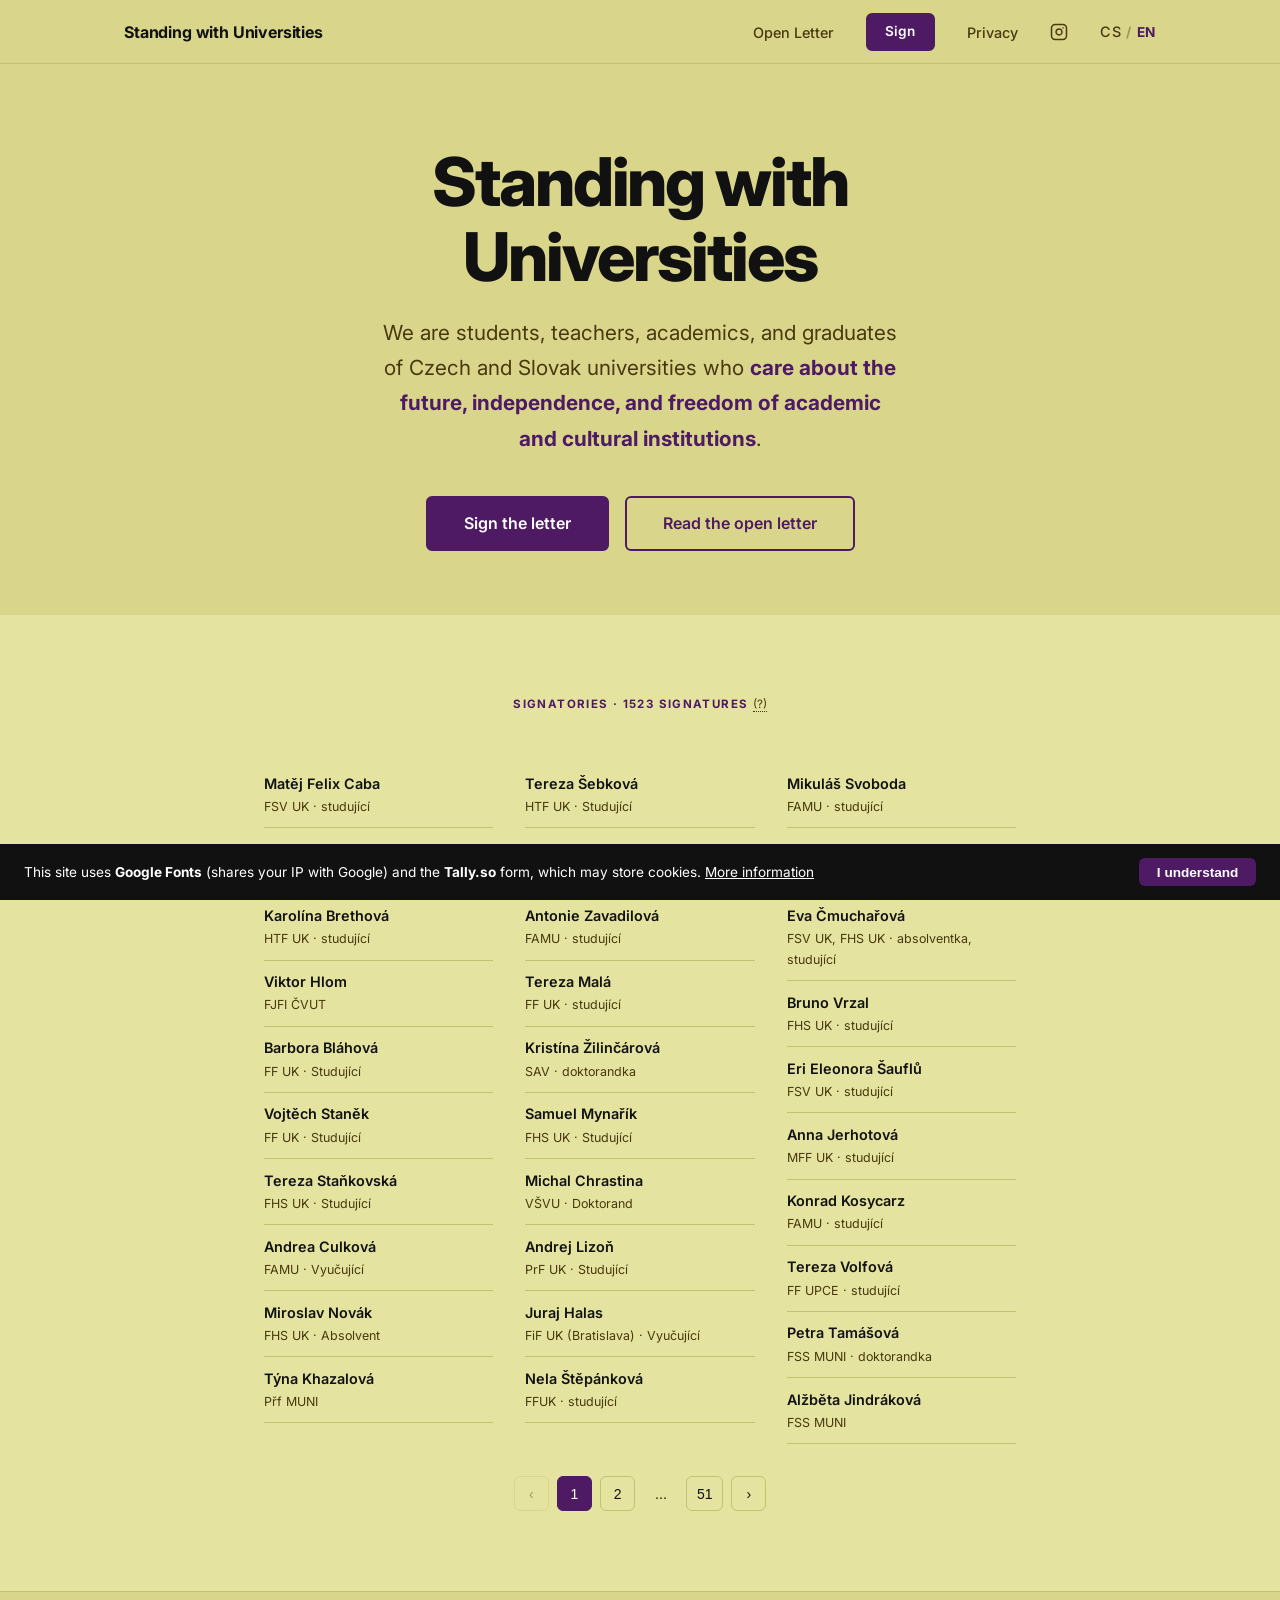
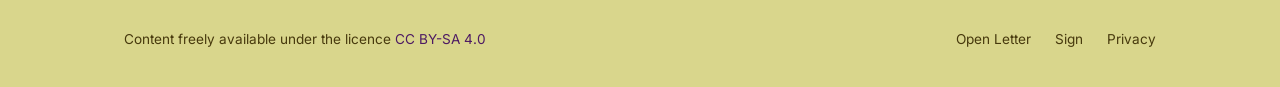
==== en/index.html @ 32d7a1f2 "chore: update signatories list" ====
<!DOCTYPE html>

<html lang="en">
<head>
<meta charset="utf-8"/>
<meta content="width=device-width, initial-scale=1.0" name="viewport"/>
<meta content="A student movement defending the independence of Czech universities from political interference." name="description"/>
<title>Standing with Universities</title>
<link href="https://stojimesuniverzitami.cz/" rel="canonical"/>
<link href="https://stojimesuniverzitami.cz/" hreflang="cs" rel="alternate"/>
<link href="https://stojimesuniverzitami.cz/en/" hreflang="en" rel="alternate"/>
<link href="https://stojimesuniverzitami.cz/" hreflang="x-default" rel="alternate"/>
<meta content="website" property="og:type"/>
<meta content="https://stojimesuniverzitami.cz/" property="og:url"/>
<meta content="Stojíme s univerzitami – Obrana akademické svobody" property="og:title"/>
<meta content="Studentské hnutí za zachování nezávislosti českých vysokých škol před politickými zásahy. Podepište výzvu a podpořte akademickou svobodu v České republice." property="og:description"/>
<meta content="cs_CZ" property="og:locale"/>
<meta content="Stojíme s univerzitami" property="og:site_name"/>
<meta content="summary" name="twitter:card"/>
<meta content="Stojíme s univerzitami – Obrana akademické svobody" name="twitter:title"/>
<meta content="Studentské hnutí za zachování nezávislosti českých vysokých škol před politickými zásahy. Podepište výzvu a podpořte akademickou svobodu v České republice." name="twitter:description"/>
<link href="https://fonts.googleapis.com" rel="preconnect"/>
<link crossorigin="" href="https://fonts.gstatic.com" rel="preconnect"/>
<link href="https://fonts.googleapis.com/css2?family=Inter:wght@400;500;600;700;800&amp;display=swap" rel="stylesheet"/>
<link href="../css/style.css" rel="stylesheet"/>
<link href="../assets/stojimesuni_goldenbg.png" rel="icon" type="image/png"/>
</head>
<body class="page--home">
<a class="skip-link" href="#main-content">Skip to content</a>
<nav aria-label="Main navigation" class="nav" role="navigation">
<div class="container--wide">
<div class="nav__inner">
<a class="nav__brand" href="index.html">Standing with Universities</a>
<button aria-controls="nav-list" aria-expanded="false" aria-label="Open menu" class="nav__toggle">
<span></span><span></span><span></span>
</button>
<ul class="nav__list" id="nav-list">
<li><a href="otevreny-dopis.html">Open Letter</a></li>
<li><a class="btn btn--primary" href="podepiste.html">Sign</a></li>
<li><a href="pravni-informace.html">Privacy</a></li>
<li>
<a aria-label="Instagram @stojimesuniverzitami" class="nav__social" href="https://www.instagram.com/stojimesuniverzitami/" rel="noopener noreferrer" target="_blank">
<svg aria-hidden="true" fill="none" focusable="false" height="18" stroke="currentColor" stroke-linecap="round" stroke-linejoin="round" stroke-width="2" viewbox="0 0 24 24" width="18" xmlns="http://www.w3.org/2000/svg"><rect height="20" rx="5" ry="5" width="20" x="2" y="2"></rect><path d="M16 11.37A4 4 0 1 1 12.63 8 4 4 0 0 1 16 11.37z"></path><line x1="17.5" x2="17.51" y1="6.5" y2="6.5"></line></svg>
</a>
</li>
<li aria-label="Jazyk / Language" class="lang-switch"><a class="lang-switch__link" href="../index.html" hreflang="cs" lang="cs">CS</a><span aria-hidden="true">/</span><span class="lang-switch__current">EN</span></li>
</ul>
</div>
</div>
</nav>
<main id="main-content">
<!-- Hero -->
<section class="hero">
<div class="container">
<h1 class="hero__title">Standing with<br/>Universities</h1>
<p class="hero__subtitle">We are students, teachers, academics, and graduates of Czech and Slovak universities who <strong>care about the future, independence, and freedom of academic and cultural institutions</strong>.</p>
<div class="hero__actions">
<a class="btn btn--primary btn--lg" href="podepiste.html">Sign the letter</a>
<a class="btn btn--outline btn--lg" href="otevreny-dopis.html">Read the open letter</a>
</div>
</div>
</section>
<!-- Signatories -->
<section class="section section--alt signatories" id="signatari">
<div class="container">
<div class="section__header">
<p class="section__label">Signatories · <span id="sig-count"><!-- COUNT:START -->1523<!-- COUNT:END --></span> signatures <span class="sig-count__note" data-tooltip="The list is updated continuously; the actual number of signatures may be higher.">(?)</span></p>
</div>
<!-- SIGNATORIES:START -->
<ul class="signatories__list">
<li class="signatory">
<span class="signatory__name">Matěj Felix Caba</span>
<span class="signatory__affiliation">FSV UK · studující</span>
</li>
<li class="signatory">
<span class="signatory__name">Matěj Pejša</span>
<span class="signatory__affiliation">FF UK</span>
</li>
<li class="signatory">
<span class="signatory__name">Karolína Brethová</span>
<span class="signatory__affiliation">HTF UK · studující</span>
</li>
<li class="signatory">
<span class="signatory__name">Viktor Hlom</span>
<span class="signatory__affiliation">FJFI ČVUT</span>
</li>
<li class="signatory">
<span class="signatory__name">Barbora Bláhová</span>
<span class="signatory__affiliation">FF UK · Studující</span>
</li>
<li class="signatory">
<span class="signatory__name">Vojtěch Staněk</span>
<span class="signatory__affiliation">FF UK · Studující</span>
</li>
<li class="signatory">
<span class="signatory__name">Tereza Staňkovská</span>
<span class="signatory__affiliation">FHS UK · Studující</span>
</li>
<li class="signatory">
<span class="signatory__name">Andrea Culková</span>
<span class="signatory__affiliation">FAMU · Vyučující</span>
</li>
<li class="signatory">
<span class="signatory__name">Miroslav Novák</span>
<span class="signatory__affiliation">FHS UK · Absolvent</span>
</li>
<li class="signatory">
<span class="signatory__name">Týna Khazalová</span>
<span class="signatory__affiliation">Přf MUNI</span>
</li>
<li class="signatory">
<span class="signatory__name">Tereza Šebková</span>
<span class="signatory__affiliation">HTF UK · Studující</span>
</li>
<li class="signatory">
<span class="signatory__name">Tomáš Hučko</span>
<span class="signatory__affiliation">Kapitál · Šéfredaktor portálu Kapitál</span>
</li>
<li class="signatory">
<span class="signatory__name">Antonie Zavadilová</span>
<span class="signatory__affiliation">FAMU · studující</span>
</li>
<li class="signatory">
<span class="signatory__name">Tereza Malá</span>
<span class="signatory__affiliation">FF UK · studující</span>
</li>
<li class="signatory">
<span class="signatory__name">Kristína Žilinčárová</span>
<span class="signatory__affiliation">SAV · doktorandka</span>
</li>
<li class="signatory">
<span class="signatory__name">Samuel Mynařík</span>
<span class="signatory__affiliation">FHS UK · Studující</span>
</li>
<li class="signatory">
<span class="signatory__name">Michal Chrastina</span>
<span class="signatory__affiliation">VŠVU · Doktorand</span>
</li>
<li class="signatory">
<span class="signatory__name">Andrej Lizoň</span>
<span class="signatory__affiliation">PrF UK · Studující</span>
</li>
<li class="signatory">
<span class="signatory__name">Juraj Halas</span>
<span class="signatory__affiliation">FiF UK (Bratislava) · Vyučující</span>
</li>
<li class="signatory">
<span class="signatory__name">Nela Štěpánková</span>
<span class="signatory__affiliation">FFUK · studující</span>
</li>
<li class="signatory">
<span class="signatory__name">Mikuláš Svoboda</span>
<span class="signatory__affiliation">FAMU · studující</span>
</li>
<li class="signatory">
<span class="signatory__name">Anna Oliva</span>
<span class="signatory__affiliation">FHS UK · studující</span>
</li>
<li class="signatory">
<span class="signatory__name">Eva Čmuchařová</span>
<span class="signatory__affiliation">FSV UK, FHS UK · absolventka, studující</span>
</li>
<li class="signatory">
<span class="signatory__name">Bruno Vrzal</span>
<span class="signatory__affiliation">FHS UK · studující</span>
</li>
<li class="signatory">
<span class="signatory__name">Eri Eleonora Šauflů</span>
<span class="signatory__affiliation">FSV UK · studující</span>
</li>
<li class="signatory">
<span class="signatory__name">Anna Jerhotová</span>
<span class="signatory__affiliation">MFF UK · studující</span>
</li>
<li class="signatory">
<span class="signatory__name">Konrad Kosycarz</span>
<span class="signatory__affiliation">FAMU · studující</span>
</li>
<li class="signatory">
<span class="signatory__name">Tereza Volfová</span>
<span class="signatory__affiliation">FF UPCE · studující</span>
</li>
<li class="signatory">
<span class="signatory__name">Petra Tamášová</span>
<span class="signatory__affiliation">FSS MUNI · doktorandka</span>
</li>
<li class="signatory">
<span class="signatory__name">Alžběta Jindráková</span>
<span class="signatory__affiliation">FSS MUNI</span>
</li>
<li class="signatory">
<span class="signatory__name">Laura Kovácsová</span>
<span class="signatory__affiliation">SAV · doktorandka</span>
</li>
<li class="signatory">
<span class="signatory__name">Hana Škopová</span>
<span class="signatory__affiliation">3LF UK · studující</span>
</li>
<li class="signatory">
<span class="signatory__name">Laura Vassileva</span>
<span class="signatory__affiliation">FHS UK · doktorandka</span>
</li>
<li class="signatory">
<span class="signatory__name">Tamara Spalajković</span>
<span class="signatory__affiliation">FaVU VUT · doktorandka</span>
</li>
<li class="signatory">
<span class="signatory__name">Hynek Frýdl</span>
<span class="signatory__affiliation">FF UK · studující</span>
</li>
<li class="signatory">
<span class="signatory__name">Josef Patočka</span>
<span class="signatory__affiliation">FSS MUNI · doktorand</span>
</li>
<li class="signatory">
<span class="signatory__name">Tereza Flossmannová</span>
<span class="signatory__affiliation">FF UK</span>
</li>
<li class="signatory">
<span class="signatory__name">Julie Šišková</span>
<span class="signatory__affiliation">DAMU · studující</span>
</li>
<li class="signatory">
<span class="signatory__name">Filip Novotný</span>
<span class="signatory__affiliation">Přf MUNI · doktorand</span>
</li>
<li class="signatory">
<span class="signatory__name">Kateřina Šichtová</span>
<span class="signatory__affiliation">FF UK · studující</span>
</li>
<li class="signatory">
<span class="signatory__name">Alžběta Kučerová</span>
<span class="signatory__affiliation">FSV UK · studující</span>
</li>
<li class="signatory">
<span class="signatory__name">Tomáš Jančík</span>
<span class="signatory__affiliation">FSS MUNI · studující</span>
</li>
<li class="signatory">
<span class="signatory__name">Ivana Rumanová</span>
<span class="signatory__affiliation">FaVU VUT · výskumná pracovníčka</span>
</li>
<li class="signatory">
<span class="signatory__name">Jakub Huba</span>
<span class="signatory__affiliation">VŠVU · Vyučujúci</span>
</li>
<li class="signatory">
<span class="signatory__name">Natálie Svozilová</span>
<span class="signatory__affiliation">AVU · studující</span>
</li>
<li class="signatory">
<span class="signatory__name">Martin Pfann</span>
<span class="signatory__affiliation">FaVU VUT · doktorand</span>
</li>
<li class="signatory">
<span class="signatory__name">Anna Šípová</span>
<span class="signatory__affiliation">UMPRUM a FF UK · studující</span>
</li>
<li class="signatory">
<span class="signatory__name">Maria Topolčanská</span>
<span class="signatory__affiliation">AVU</span>
</li>
<li class="signatory">
<span class="signatory__name">Lýdia Grešáková</span>
<span class="signatory__affiliation">SAV · doktorandka</span>
</li>
<li class="signatory">
<span class="signatory__name">Marek Vician</span>
<span class="signatory__affiliation">FiF UK (Bratislava) · absolvent</span>
</li>
<li class="signatory">
<span class="signatory__name">Markéta Nováková</span>
<span class="signatory__affiliation">FF UPOL · studující</span>
</li>
<li class="signatory">
<span class="signatory__name">Jan Kubišta</span>
<span class="signatory__affiliation">FF UK · studující</span>
</li>
<li class="signatory">
<span class="signatory__name">Jan Voves</span>
<span class="signatory__affiliation">FF UK · absolvent</span>
</li>
<li class="signatory">
<span class="signatory__name">Matěj Tauchman</span>
<span class="signatory__affiliation">FHS UK · studující</span>
</li>
<li class="signatory">
<span class="signatory__name">Adam Zatloukal</span>
<span class="signatory__affiliation">AVU · studující</span>
</li>
<li class="signatory">
<span class="signatory__name">Kateřina Čanigová</span>
<span class="signatory__affiliation">FSS MU · vyučující</span>
</li>
<li class="signatory">
<span class="signatory__name">Kateřina Králová</span>
<span class="signatory__affiliation">1. LF UK · studující</span>
</li>
<li class="signatory">
<span class="signatory__name">Dominik Želinský</span>
<span class="signatory__affiliation">SAV · vedecký pracovník</span>
</li>
<li class="signatory">
<span class="signatory__name">Jakub Votruba</span>
<span class="signatory__affiliation">FF UK · studující</span>
</li>
<li class="signatory">
<span class="signatory__name">Ján Solčáni</span>
<span class="signatory__affiliation">FaVU VUT · vyučujúci</span>
</li>
<li class="signatory">
<span class="signatory__name">Ivona Solčániová</span>
<span class="signatory__affiliation">FF MU · doktorandka</span>
</li>
<li class="signatory">
<span class="signatory__name">Marie Juláková</span>
<span class="signatory__affiliation">FF UK · studující</span>
</li>
<li class="signatory">
<span class="signatory__name">Adam Jeník</span>
<span class="signatory__affiliation">ČVUT FEL</span>
</li>
<li class="signatory">
<span class="signatory__name">Antonín Melenovský</span>
<span class="signatory__affiliation">ČVUT FEL</span>
</li>
<li class="signatory">
<span class="signatory__name">Daniel Trlifaj</span>
<span class="signatory__affiliation">MFF UK, FHS UK</span>
</li>
<li class="signatory">
<span class="signatory__name">David Petera</span>
<span class="signatory__affiliation">MFF UK · studující</span>
</li>
<li class="signatory">
<span class="signatory__name">Marián Jančovič</span>
<span class="signatory__affiliation">SAV · doktorand</span>
</li>
<li class="signatory">
<span class="signatory__name">Hana Losenická</span>
<span class="signatory__affiliation">FHS UK · studující</span>
</li>
<li class="signatory">
<span class="signatory__name">Jiří Šumný</span>
<span class="signatory__affiliation">MUNI FSS &amp; FF · studující</span>
</li>
<li class="signatory">
<span class="signatory__name">Jan Zálešák</span>
<span class="signatory__affiliation">FaVU VUT · vyučující</span>
</li>
<li class="signatory">
<span class="signatory__name">Eva Matoušová</span>
<span class="signatory__affiliation">MUNI FSS · studující</span>
</li>
<li class="signatory">
<span class="signatory__name">David Baron</span>
<span class="signatory__affiliation">ERUNI · studující</span>
</li>
<li class="signatory">
<span class="signatory__name">Ema Klubisová</span>
<span class="signatory__affiliation">MUNI FF · studující</span>
</li>
<li class="signatory">
<span class="signatory__name">Marie Heřmanová</span>
<span class="signatory__affiliation">FSV UK / UCL · Absolventka, výzkumná pracovnice</span>
</li>
<li class="signatory">
<span class="signatory__name">Jana Kolafová</span>
<span class="signatory__affiliation">PdF MUNI/CMTF UPOL · studující</span>
</li>
<li class="signatory">
<span class="signatory__name">Branko Hossa</span>
<span class="signatory__affiliation">FF MUNI · studující</span>
</li>
<li class="signatory">
<span class="signatory__name">Martina Kedrová</span>
<span class="signatory__affiliation">Znepokojené matky - rodičovské klimatické hnutie · členka, (absolventka FIF UK Bratislava)</span>
</li>
<li class="signatory">
<span class="signatory__name">Daniel White</span>
<span class="signatory__affiliation">FA ČVUT · studující</span>
</li>
<li class="signatory">
<span class="signatory__name">Kristína Jamrichová</span>
<span class="signatory__affiliation">FaVU VUT</span>
</li>
<li class="signatory">
<span class="signatory__name">Anna Karásková</span>
<span class="signatory__affiliation">PedF UK</span>
</li>
<li class="signatory">
<span class="signatory__name">Martina Gažová</span>
<span class="signatory__affiliation">PrF UK, Znepokojené matky · absolventka, členka</span>
</li>
<li class="signatory">
<span class="signatory__name">Richard Ivánek</span>
<span class="signatory__affiliation">MFF UK · absolvent</span>
</li>
<li class="signatory">
<span class="signatory__name">Vojtěch Klimeš</span>
<span class="signatory__affiliation">MFF UK, FHS UK · absolvent, studující</span>
</li>
<li class="signatory">
<span class="signatory__name">Ondřej Mužík</span>
<span class="signatory__affiliation">FF UK · studující</span>
</li>
<li class="signatory">
<span class="signatory__name">Julián Vrábel</span>
<span class="signatory__affiliation">neformálny vzdelávateľ,
spolok LIGHT* · absolvent FiF a PriF UK Bratislava, alumni člen</span>
</li>
<li class="signatory">
<span class="signatory__name">Elena Teplanová</span>
<span class="signatory__affiliation">editorka, prekladateľka · aktívna v ľudskoprávnych iniciatívach</span>
</li>
<li class="signatory">
<span class="signatory__name">Spolok LIGHT*, o.z.</span>
<span class="signatory__affiliation">Univerzita Komenského v Bratislave · celouniverzitný spolok</span>
</li>
<li class="signatory">
<span class="signatory__name">Petr Kallista</span>
<span class="signatory__affiliation">FSV UK</span>
</li>
<li class="signatory">
<span class="signatory__name">Martin Zika</span>
<span class="signatory__affiliation">MFF UK · doktorand</span>
</li>
<li class="signatory">
<span class="signatory__name">Michal Grňo</span>
<span class="signatory__affiliation">MFF UK · absolvent</span>
</li>
<li class="signatory">
<span class="signatory__name">Lynda Zein</span>
<span class="signatory__affiliation">UMPRUM · vyučujúcí</span>
</li>
<li class="signatory">
<span class="signatory__name">Ivana Nemethová</span>
<span class="signatory__affiliation">FAD STU · doktorandka</span>
</li>
<li class="signatory">
<span class="signatory__name">Michaela Ujházyová</span>
<span class="signatory__affiliation">FiFUK, Znepokojené matky · absolventka, členka o.z. rodičov ku klimatickej kríze</span>
</li>
<li class="signatory">
<span class="signatory__name">Martina Zmijarová</span>
<span class="signatory__affiliation">FHS UK · studující</span>
</li>
<li class="signatory">
<span class="signatory__name">Sabina Vassileva</span>
<span class="signatory__affiliation">FSV UK · doktorandka</span>
</li>
<li class="signatory">
<span class="signatory__name">Eva Oliva</span>
<span class="signatory__affiliation">FSV UK · doktorandka</span>
</li>
<li class="signatory">
<span class="signatory__name">Mariana Müllerová</span>
<span class="signatory__affiliation">FSV UK · studující</span>
</li>
<li class="signatory">
<span class="signatory__name">Anna Bromová</span>
<span class="signatory__affiliation">FSS MUNI · doktorandka</span>
</li>
<li class="signatory">
<span class="signatory__name">Vik Pabian</span>
<span class="signatory__affiliation">FF, FHS UK · studující</span>
</li>
<li class="signatory">
<span class="signatory__name">Emma Arnold</span>
<span class="signatory__affiliation">SAV · doktorandka</span>
</li>
<li class="signatory">
<span class="signatory__name">Lenka Vochocová</span>
<span class="signatory__affiliation">FSV UK · výzkumnice, vyučující</span>
</li>
<li class="signatory">
<span class="signatory__name">Michaela Pavelková</span>
<span class="signatory__affiliation">FHS UK</span>
</li>
<li class="signatory">
<span class="signatory__name">Anna Selecká</span>
<span class="signatory__affiliation">FHS UK · studující</span>
</li>
<li class="signatory">
<span class="signatory__name">Nela Bařinová</span>
<span class="signatory__affiliation">FHS UK · studující</span>
</li>
<li class="signatory">
<span class="signatory__name">Rado Sloboda</span>
<span class="signatory__affiliation">UMB · Člen Správnej rady UMB</span>
</li>
<li class="signatory">
<span class="signatory__name">Adam Dragun</span>
<span class="signatory__affiliation">DAMU · studující</span>
</li>
<li class="signatory">
<span class="signatory__name">Palo Fabuš</span>
<span class="signatory__affiliation">AVU FAMU · odborný asistent</span>
</li>
<li class="signatory">
<span class="signatory__name">Vojtěch Bárta</span>
<span class="signatory__affiliation">DAMU · absolvent</span>
</li>
<li class="signatory">
<span class="signatory__name">Anna Poubišová</span>
<span class="signatory__affiliation">FHS UK</span>
</li>
<li class="signatory">
<span class="signatory__name">Filip Bielek</span>
<span class="signatory__affiliation">VŠVU · doktorand</span>
</li>
<li class="signatory">
<span class="signatory__name">Klára Latta</span>
<span class="signatory__affiliation">AVU · stujíci</span>
</li>
<li class="signatory">
<span class="signatory__name">Eva Priečková</span>
<span class="signatory__affiliation">Difa JAMU · Ph.D. absolventka</span>
</li>
<li class="signatory">
<span class="signatory__name">Zuzana Vostřelová</span>
<span class="signatory__affiliation">1.LF UK · absolventka</span>
</li>
<li class="signatory">
<span class="signatory__name">Alexandra Moran</span>
<span class="signatory__affiliation">SAV · doktorandka</span>
</li>
<li class="signatory">
<span class="signatory__name">Martina Čápová</span>
</li>
<li class="signatory">
<span class="signatory__name">Zuzana Kárová</span>
<span class="signatory__affiliation">Univerzita Karlova · Studentstvo / Student</span>
</li>
<li class="signatory">
<span class="signatory__name">Lukas Zimmermann</span>
<span class="signatory__affiliation">Ekonomická fakulta JČU · Studentstvo / Student</span>
</li>
<li class="signatory">
<span class="signatory__name">Richard Dubný</span>
<span class="signatory__affiliation">Jiné / Other</span>
</li>
<li class="signatory">
<span class="signatory__name">Štěpán Bažant</span>
<span class="signatory__affiliation">ff uk · Absolvenstvo / Alumni</span>
</li>
<li class="signatory">
<span class="signatory__name">Veronika Vykydalová</span>
<span class="signatory__affiliation">Univerzita Karlova · Studentstvo / Student</span>
</li>
<li class="signatory">
<span class="signatory__name">Sára Nygrýnová</span>
<span class="signatory__affiliation">Fakulta designu a umeni Ladislava Sutnara · Studentstvo / Student</span>
</li>
<li class="signatory">
<span class="signatory__name">Alena Mikešová</span>
<span class="signatory__affiliation">Studentstvo / Student</span>
</li>
<li class="signatory">
<span class="signatory__name">Ema Zemanová</span>
</li>
<li class="signatory">
<span class="signatory__name">Eva Machalová</span>
<span class="signatory__affiliation">Absolvenstvo / Alumni</span>
</li>
<li class="signatory">
<span class="signatory__name">Petr Špila</span>
<span class="signatory__affiliation">Jiné / Other</span>
</li>
<li class="signatory">
<span class="signatory__name">Jitka Sohrová</span>
<span class="signatory__affiliation">Západočeská Univerzita V Plzni · Absolvenstvo / Alumni</span>
</li>
<li class="signatory">
<span class="signatory__name">Aneta Doležalová</span>
<span class="signatory__affiliation">Studentstvo / Student</span>
</li>
<li class="signatory">
<span class="signatory__name">Sára Holubcová</span>
<span class="signatory__affiliation">ZČU · Studentstvo / Student</span>
</li>
<li class="signatory">
<span class="signatory__name">Karolína Ryšavá</span>
<span class="signatory__affiliation">Studentstvo / Student</span>
</li>
<li class="signatory">
<span class="signatory__name">Kristián Kořínek</span>
<span class="signatory__affiliation">Západočeská univerzita - FDU · Studentstvo / Student</span>
</li>
<li class="signatory">
<span class="signatory__name">Ondřej Pešek</span>
<span class="signatory__affiliation">Univerzita Karlova · Studentstvo / Student</span>
</li>
<li class="signatory">
<span class="signatory__name">Vojtěch Zikán</span>
<span class="signatory__affiliation">Západočeská Univerzita v Plzni · Studentstvo / Student</span>
</li>
<li class="signatory">
<span class="signatory__name">Klára Dziadkiewiczová</span>
<span class="signatory__affiliation">Fakulta designu a umění Ladislava Sutnara, Západočeská Univerzita v Plzni · Studentstvo / Student</span>
</li>
<li class="signatory">
<span class="signatory__name">Jan Maher</span>
<span class="signatory__affiliation">Fakulta designu a umění Ladislava Sutnara - Západočeská univerzita v Plzni · Studentstvo / Student</span>
</li>
<li class="signatory">
<span class="signatory__name">Dorian Němec</span>
<span class="signatory__affiliation">ZCU FDU · Studentstvo / Student</span>
</li>
<li class="signatory">
<span class="signatory__name">Roman Kovář</span>
<span class="signatory__affiliation">UMPRUM · Absolvenstvo / Alumni</span>
</li>
<li class="signatory">
<span class="signatory__name">Karel Prach</span>
<span class="signatory__affiliation">Přírodovědecká fakulta JU, České Budějovice · Zaměstnanectvo / Employee</span>
</li>
<li class="signatory">
<span class="signatory__name">Rozálie Smékalová</span>
<span class="signatory__affiliation">Karlova Univerzita · Studentstvo / Student</span>
</li>
<li class="signatory">
<span class="signatory__name">Klára Hrdličková</span>
<span class="signatory__affiliation">Akademie výtvarných umění v Praze · Studentstvo / Student</span>
</li>
<li class="signatory">
<span class="signatory__name">Alena Krupková</span>
<span class="signatory__affiliation">VŠCHT · Studentstvo / Student</span>
</li>
<li class="signatory">
<span class="signatory__name">Jana Košťálová</span>
<span class="signatory__affiliation">Univerzita Pardubice · Zaměstnanectvo / Employee</span>
</li>
<li class="signatory">
<span class="signatory__name">Kristýna Hlubučková</span>
<span class="signatory__affiliation">PF UK · Absolvenstvo / Alumni</span>
</li>
<li class="signatory">
<span class="signatory__name">Aleš Bulva</span>
</li>
<li class="signatory">
<span class="signatory__name">Anna Javoříková</span>
<span class="signatory__affiliation">FF UK · Studentstvo / Student</span>
</li>
<li class="signatory">
<span class="signatory__name">Diviš Samoel</span>
<span class="signatory__affiliation">ETF · Studentstvo / Student</span>
</li>
<li class="signatory">
<span class="signatory__name">Ondřej Kořínek</span>
<span class="signatory__affiliation">Univerzita Palackého v Olomouci · Studentstvo / Student</span>
</li>
<li class="signatory">
<span class="signatory__name">Petr Nykl</span>
<span class="signatory__affiliation">UK · Studentstvo / Student</span>
</li>
<li class="signatory">
<span class="signatory__name">Lada Moravcová</span>
<span class="signatory__affiliation">Jihočeská univerzita v Českých Budějovicích · Studentstvo / Student</span>
</li>
<li class="signatory">
<span class="signatory__name">Monika Nováčková</span>
<span class="signatory__affiliation">Technická univerzita v Liberci · Absolvenstvo / Alumni</span>
</li>
<li class="signatory">
<span class="signatory__name">Daniel Procházka</span>
<span class="signatory__affiliation">Univerzita Karlova · Studentstvo / Student</span>
</li>
<li class="signatory">
<span class="signatory__name">Markéta Holušová</span>
</li>
<li class="signatory">
<span class="signatory__name">Michal Martínek</span>
<span class="signatory__affiliation">Masarykova univerzita · Studentstvo / Student</span>
</li>
<li class="signatory">
<span class="signatory__name">Sára Froňková</span>
<span class="signatory__affiliation">Studentstvo / Student</span>
</li>
<li class="signatory">
<span class="signatory__name">Ondřej Černý</span>
<span class="signatory__affiliation">ČVUT v Praze · Studentstvo / Student</span>
</li>
<li class="signatory">
<span class="signatory__name">Zuzana Hájková</span>
<span class="signatory__affiliation">Základní škola · Zaměstnanectvo / Employee</span>
</li>
<li class="signatory">
<span class="signatory__name">Lola Soudková</span>
<span class="signatory__affiliation">Studentstvo / Student</span>
</li>
<li class="signatory">
<span class="signatory__name">Vendula Kučerová</span>
</li>
<li class="signatory">
<span class="signatory__name">Markéta Koubková</span>
<span class="signatory__affiliation">Univerzita Karlova · Studentstvo / Student</span>
</li>
<li class="signatory">
<span class="signatory__name">Šimon Basík</span>
<span class="signatory__affiliation">PřF MUNI · Studentstvo / Student</span>
</li>
<li class="signatory">
<span class="signatory__name">Petr Chlup</span>
<span class="signatory__affiliation">UP Olomouc · Studentstvo / Student</span>
</li>
<li class="signatory">
<span class="signatory__name">Pavel Turinský</span>
<span class="signatory__affiliation">MFF UK · Zaměstnanectvo / Employee</span>
</li>
<li class="signatory">
<span class="signatory__name">Petr Diblík</span>
<span class="signatory__affiliation">Absolvenstvo / Alumni</span>
</li>
<li class="signatory">
<span class="signatory__name">Tereza Dobřichovská Reichelová</span>
<span class="signatory__affiliation">Univerzita Karlova · Studentstvo / Student</span>
</li>
<li class="signatory">
<span class="signatory__name">Eliška Fulínová</span>
<span class="signatory__affiliation">Centrum pro teoretická studia UK · Zaměstnanectvo / Employee</span>
</li>
<li class="signatory">
<span class="signatory__name">Michael Killinger</span>
<span class="signatory__affiliation">Masarykova Univerzita · Absolvenstvo / Alumni</span>
</li>
<li class="signatory">
<span class="signatory__name">Viktor Vaškanin</span>
<span class="signatory__affiliation">FSV UK · Studentstvo / Student</span>
</li>
<li class="signatory">
<span class="signatory__name">Libor Šupčík</span>
<span class="signatory__affiliation">Ambis Univerzita a.s. · Jiné / Other</span>
</li>
<li class="signatory">
<span class="signatory__name">Miloš Hlávka</span>
<span class="signatory__affiliation">MFF UK · Absolvenstvo / Alumni</span>
</li>
<li class="signatory">
<span class="signatory__name">Kateřina Mašková Stískalová</span>
<span class="signatory__affiliation">FFUK · Absolvenstvo / Alumni</span>
</li>
<li class="signatory">
<span class="signatory__name">Pavel Kraus</span>
<span class="signatory__affiliation">MFF UK · Absolvenstvo / Alumni</span>
</li>
<li class="signatory">
<span class="signatory__name">Lucie Zlatušková</span>
<span class="signatory__affiliation">Jihočeská univerzita v ČB · Absolvenstvo / Alumni</span>
</li>
<li class="signatory">
<span class="signatory__name">Jiří Hnilica</span>
<span class="signatory__affiliation">Občan · Jiné / Other</span>
</li>
<li class="signatory">
<span class="signatory__name">Martin Tharp</span>
</li>
<li class="signatory">
<span class="signatory__name">Petra Senčeková</span>
<span class="signatory__affiliation">Masarykova univerzita · Studentstvo / Student</span>
</li>
<li class="signatory">
<span class="signatory__name">Marie Mandíková</span>
<span class="signatory__affiliation">Masarykova univerzita · Studentstvo / Student</span>
</li>
<li class="signatory">
<span class="signatory__name">Tomáš Leba</span>
<span class="signatory__affiliation">Jiné / Other</span>
</li>
<li class="signatory">
<span class="signatory__name">Adam Bohdal</span>
<span class="signatory__affiliation">Divadelní fakulta Akademie múzických umění v Praze · Studentstvo / Student</span>
</li>
<li class="signatory">
<span class="signatory__name">Ivana Havlíková</span>
<span class="signatory__affiliation">FF UK · Studentstvo / Student</span>
</li>
<li class="signatory">
<span class="signatory__name">Carmen Krausová</span>
<span class="signatory__affiliation">ZČU · Studentstvo / Student</span>
</li>
<li class="signatory">
<span class="signatory__name">Jesse Falta</span>
<span class="signatory__affiliation">FDULS · Studentstvo / Student</span>
</li>
<li class="signatory">
<span class="signatory__name">Ivan Rendla</span>
<span class="signatory__affiliation">MUNI · Studentstvo / Student</span>
</li>
<li class="signatory">
<span class="signatory__name">Barbora Hálová</span>
<span class="signatory__affiliation">FF ZČU · Studentstvo / Student</span>
</li>
<li class="signatory">
<span class="signatory__name">Diana Pechová</span>
<span class="signatory__affiliation">Univerzita Palackého v Olomouci · Studentstvo / Student</span>
</li>
<li class="signatory">
<span class="signatory__name">Karolína Štekerová</span>
<span class="signatory__affiliation">FF UK · Studentstvo / Student</span>
</li>
<li class="signatory">
<span class="signatory__name">Helena Hájková</span>
<span class="signatory__affiliation">VŠCHT · Zaměstnanectvo / Employee</span>
</li>
<li class="signatory">
<span class="signatory__name">Frantiska Lutovska</span>
<span class="signatory__affiliation">FSV UK</span>
</li>
<li class="signatory">
<span class="signatory__name">Barbora Skutková</span>
<span class="signatory__affiliation">FHS UK · Studentstvo / Student</span>
</li>
<li class="signatory">
<span class="signatory__name">Tomáš Samek</span>
<span class="signatory__affiliation">FF UK · Studentstvo / Student</span>
</li>
<li class="signatory">
<span class="signatory__name">Eliška Marešová</span>
<span class="signatory__affiliation">FHS UK · Studentstvo / Student</span>
</li>
<li class="signatory">
<span class="signatory__name">Viktoriia Bobko</span>
<span class="signatory__affiliation">AVU · Studentstvo / Student</span>
</li>
<li class="signatory">
<span class="signatory__name">Lenka Neubauerová</span>
<span class="signatory__affiliation">FHS UK · Studentstvo / Student</span>
</li>
<li class="signatory">
<span class="signatory__name">Maximilian Koslowski</span>
<span class="signatory__affiliation">Univerzita Karlova · Studentstvo / Student</span>
</li>
<li class="signatory">
<span class="signatory__name">Eliška Černá</span>
<span class="signatory__affiliation">UJEP · Absolvenstvo / Alumni</span>
</li>
<li class="signatory">
<span class="signatory__name">Ema Kaštánková</span>
<span class="signatory__affiliation">UPOL · Studentstvo / Student</span>
</li>
<li class="signatory">
<span class="signatory__name">Matouš Perla</span>
<span class="signatory__affiliation">Čzu · Absolvenstvo / Alumni</span>
</li>
<li class="signatory">
<span class="signatory__name">Vendula Kadlecová</span>
<span class="signatory__affiliation">ČVUT FSv · Studentstvo / Student</span>
</li>
<li class="signatory">
<span class="signatory__name">Ondřej Vichr</span>
<span class="signatory__affiliation">Univerzita Karlova · Studentstvo / Student</span>
</li>
<li class="signatory">
<span class="signatory__name">Michaela Štěpánková</span>
<span class="signatory__affiliation">Univerzita Karlova · Studentstvo / Student</span>
</li>
<li class="signatory">
<span class="signatory__name">Anežka Kovalová</span>
<span class="signatory__affiliation">Karlova univerzita · Studentstvo / Student</span>
</li>
<li class="signatory">
<span class="signatory__name">Filip Pudil</span>
<span class="signatory__affiliation">FHS UK · Studentstvo / Student</span>
</li>
<li class="signatory">
<span class="signatory__name">Mariana Maršáková</span>
<span class="signatory__affiliation">ČVUT · Studentstvo / Student</span>
</li>
<li class="signatory">
<span class="signatory__name">Jan Šedivý</span>
<span class="signatory__affiliation">ČVUT FSv · Studentstvo / Student</span>
</li>
<li class="signatory">
<span class="signatory__name">Vojtěch Mach</span>
<span class="signatory__affiliation">ČVUT FSv · Studentstvo / Student</span>
</li>
<li class="signatory">
<span class="signatory__name">Roman Ládr</span>
<span class="signatory__affiliation">SOŠ a SOU Písek · Studentstvo / Student</span>
</li>
<li class="signatory">
<span class="signatory__name">Ema Poláčková</span>
<span class="signatory__affiliation">Univerzita Karlova · Studentstvo / Student</span>
</li>
<li class="signatory">
<span class="signatory__name">Anna-Marie Jílková</span>
<span class="signatory__affiliation">FHS UK · Studentstvo / Student</span>
</li>
<li class="signatory">
<span class="signatory__name">Kateřina Kohoutová</span>
<span class="signatory__affiliation">Studentstvo / Student</span>
</li>
<li class="signatory">
<span class="signatory__name">Elen Pokorná</span>
<span class="signatory__affiliation">Vysoká škola ekonomická v Praze · Studentstvo / Student</span>
</li>
<li class="signatory">
<span class="signatory__name">Anna Marie Lišková</span>
<span class="signatory__affiliation">FHS UK · Studentstvo / Student</span>
</li>
<li class="signatory">
<span class="signatory__name">Vít Cenkner</span>
<span class="signatory__affiliation">PřF UK · Studentstvo / Student</span>
</li>
<li class="signatory">
<span class="signatory__name">Petra Zikmundová</span>
</li>
<li class="signatory">
<span class="signatory__name">Veronika Adámková</span>
<span class="signatory__affiliation">Univerzita Karlova · Studentstvo / Student</span>
</li>
<li class="signatory">
<span class="signatory__name">Bruno Mýtina</span>
<span class="signatory__affiliation">Přírodovědecká fakulta Univerzity Karlovy · Studentstvo / Student</span>
</li>
<li class="signatory">
<span class="signatory__name">Gabriela Králová</span>
<span class="signatory__affiliation">PřF UK · Studentstvo / Student</span>
</li>
<li class="signatory">
<span class="signatory__name">Kateřina Ziková</span>
<span class="signatory__affiliation">FHS UK · Studentstvo / Student</span>
</li>
<li class="signatory">
<span class="signatory__name">Julie Le</span>
<span class="signatory__affiliation">FHS · Studentstvo / Student</span>
</li>
<li class="signatory">
<span class="signatory__name">Ludmila Kopečková</span>
<span class="signatory__affiliation">Univerzita Karlova · Studentstvo / Student</span>
</li>
<li class="signatory">
<span class="signatory__name">Anna Sedláková</span>
<span class="signatory__affiliation">VŠE · Studentstvo / Student</span>
</li>
<li class="signatory">
<span class="signatory__name">Natálie Kuchařová</span>
<span class="signatory__affiliation">FHS UK · Studentstvo / Student</span>
</li>
<li class="signatory">
<span class="signatory__name">Matyáš Kadlec</span>
<span class="signatory__affiliation">FF ZČU, IMS FSV UK · Absolvenstvo / Alumni</span>
</li>
<li class="signatory">
<span class="signatory__name">Nika Neomillnerová</span>
<span class="signatory__affiliation">Studentstvo / Student</span>
</li>
<li class="signatory">
<span class="signatory__name">Jan Matějka</span>
<span class="signatory__affiliation">FHS · Absolvenstvo / Alumni</span>
</li>
<li class="signatory">
<span class="signatory__name">Peter Zofcak</span>
</li>
<li class="signatory">
<span class="signatory__name">Tomáš Michek</span>
<span class="signatory__affiliation">Studentstvo / Student</span>
</li>
<li class="signatory">
<span class="signatory__name">Adéla Ludvíková</span>
<span class="signatory__affiliation">Fakulta Humanitních studií · Studentstvo / Student</span>
</li>
<li class="signatory">
<span class="signatory__name">Kryštof Novák</span>
<span class="signatory__affiliation">FHS UK · Studentstvo / Student</span>
</li>
<li class="signatory">
<span class="signatory__name">Jakub Tesárek</span>
<span class="signatory__affiliation">FFUK · Studentstvo / Student</span>
</li>
<li class="signatory">
<span class="signatory__name">Lenka Kynclová</span>
</li>
<li class="signatory">
<span class="signatory__name">Dagmar Volfová</span>
<span class="signatory__affiliation">FHS UK · Studentstvo / Student</span>
</li>
<li class="signatory">
<span class="signatory__name">Max Stárků</span>
<span class="signatory__affiliation">Studentstvo / Student</span>
</li>
<li class="signatory">
<span class="signatory__name">Jáchym Zelený</span>
<span class="signatory__affiliation">Studentstvo / Student</span>
</li>
<li class="signatory">
<span class="signatory__name">Barbora Baťhová</span>
<span class="signatory__affiliation">FHS UK · Studentstvo / Student</span>
</li>
<li class="signatory">
<span class="signatory__name">Anna Augustinová</span>
<span class="signatory__affiliation">FHS UK · Studentstvo / Student</span>
</li>
<li class="signatory">
<span class="signatory__name">Ema Cikánková</span>
<span class="signatory__affiliation">Univerzita Karlova · Studentstvo / Student</span>
</li>
<li class="signatory">
<span class="signatory__name">Luděk Březina</span>
</li>
<li class="signatory">
<span class="signatory__name">Tamara Žilavá</span>
<span class="signatory__affiliation">Janáčkova akademie muzických umění · Studentstvo / Student</span>
</li>
<li class="signatory">
<span class="signatory__name">Adam Klsák</span>
<span class="signatory__affiliation">Univerzita Karlova · Zaměstnanectvo / Employee</span>
</li>
<li class="signatory">
<span class="signatory__name">Adéla Ružanská</span>
<span class="signatory__affiliation">Fakulta humanitních studií · Studentstvo / Student</span>
</li>
<li class="signatory">
<span class="signatory__name">Markéta Sobotková</span>
<span class="signatory__affiliation">Gymnázium Vysoké Mýto · Studentstvo / Student</span>
</li>
<li class="signatory">
<span class="signatory__name">Michal Bachtjan</span>
<span class="signatory__affiliation">FHS UK · Studentstvo / Student</span>
</li>
<li class="signatory">
<span class="signatory__name">Kateřina Šlechtová</span>
<span class="signatory__affiliation">Karlova Univerzita · Studentstvo / Student</span>
</li>
<li class="signatory">
<span class="signatory__name">Anna Řehůřková</span>
<span class="signatory__affiliation">Jamu · Studentstvo / Student</span>
</li>
<li class="signatory">
<span class="signatory__name">Otakar Nadoba</span>
<span class="signatory__affiliation">VUT Fast · Studentstvo / Student</span>
</li>
<li class="signatory">
<span class="signatory__name">Nikol Jasmine Sahrai</span>
<span class="signatory__affiliation">FSS MUNI · Studentstvo / Student</span>
</li>
<li class="signatory">
<span class="signatory__name">Eva Filipová</span>
<span class="signatory__affiliation">FSV, UK · Studentstvo / Student</span>
</li>
<li class="signatory">
<span class="signatory__name">Eli’s Švecová</span>
<span class="signatory__affiliation">HAMU · Studentstvo / Student</span>
</li>
<li class="signatory">
<span class="signatory__name">Eliška Hluštíková</span>
<span class="signatory__affiliation">Fakulta sociálních věd · Studentstvo / Student</span>
</li>
<li class="signatory">
<span class="signatory__name">Agáta Lejčková</span>
<span class="signatory__affiliation">Fakulta humanitních studií UK · Studentstvo / Student</span>
</li>
<li class="signatory">
<span class="signatory__name">Jakub Koláček</span>
<span class="signatory__affiliation">Katedra Blízkého východu FF UK · Zaměstnanectvo / Employee</span>
</li>
<li class="signatory">
<span class="signatory__name">Tomáš Stráník</span>
<span class="signatory__affiliation">FF Uk · Studentstvo / Student</span>
</li>
<li class="signatory">
<span class="signatory__name">Nik Timková</span>
<span class="signatory__affiliation">AVU · Zaměstnanectvo / Employee</span>
</li>
<li class="signatory">
<span class="signatory__name">Adéla Viršíková</span>
<span class="signatory__affiliation">Studentstvo / Student</span>
</li>
<li class="signatory">
<span class="signatory__name">Ondřej Maňuch</span>
<span class="signatory__affiliation">Studentstvo / Student</span>
</li>
<li class="signatory">
<span class="signatory__name">Jan Sýkora</span>
<span class="signatory__affiliation">Masarykova univerzita · Studentstvo / Student</span>
</li>
<li class="signatory">
<span class="signatory__name">František Vaněk</span>
<span class="signatory__affiliation">Studentstvo / Student</span>
</li>
<li class="signatory">
<span class="signatory__name">Kateřina Šilhánová</span>
<span class="signatory__affiliation">PedF UK · Studentstvo / Student</span>
</li>
<li class="signatory">
<span class="signatory__name">Jana Gazdagová</span>
<span class="signatory__affiliation">Masaryk university · Absolvenstvo / Alumni</span>
</li>
<li class="signatory">
<span class="signatory__name">Barbora Havlíková</span>
<span class="signatory__affiliation">Jiné / Other</span>
</li>
<li class="signatory">
<span class="signatory__name">Attila Kovács</span>
<span class="signatory__affiliation">FiF UK Bratislava · Zaměstnanectvo / Employee</span>
</li>
<li class="signatory">
<span class="signatory__name">Joe Lennon</span>
<span class="signatory__affiliation">Masarykova Univerzita - Centrum jazykového vzdělávání · Zaměstnanectvo / Employee</span>
</li>
<li class="signatory">
<span class="signatory__name">Viktorie Koukolová</span>
<span class="signatory__affiliation">Studentstvo / Student</span>
</li>
<li class="signatory">
<span class="signatory__name">Hana Jurčíková</span>
<span class="signatory__affiliation">Univerzita Hradec Králové · Absolvenstvo / Alumni</span>
</li>
<li class="signatory">
<span class="signatory__name">Anna Libánská</span>
<span class="signatory__affiliation">FF MUNI · Zaměstnanectvo / Employee</span>
</li>
<li class="signatory">
<span class="signatory__name">Lucie Arendacká</span>
<span class="signatory__affiliation">PF UK · Absolvenstvo / Alumni</span>
</li>
<li class="signatory">
<span class="signatory__name">Alžběta Veličková</span>
<span class="signatory__affiliation">Univerzita Palackého · Studentstvo / Student</span>
</li>
<li class="signatory">
<span class="signatory__name">Natalie Musilová</span>
<span class="signatory__affiliation">Jiné / Other</span>
</li>
<li class="signatory">
<span class="signatory__name">Kateřina Stránská</span>
<span class="signatory__affiliation">Filozofická fakulta Univerzity Karlovy · Studentstvo / Student</span>
</li>
<li class="signatory">
<span class="signatory__name">Karolina Juřičková</span>
<span class="signatory__affiliation">Masarykova univerzita · Studentstvo / Student</span>
</li>
<li class="signatory">
<span class="signatory__name">Karolína Hanušová</span>
<span class="signatory__affiliation">FSS MUNI · Studentstvo / Student</span>
</li>
<li class="signatory">
<span class="signatory__name">Patrice Pešková</span>
<span class="signatory__affiliation">ZČU/ FDULS · Studentstvo / Student</span>
</li>
<li class="signatory">
<span class="signatory__name">Jindřich Bluma</span>
<span class="signatory__affiliation">FF ZČU · Studentstvo / Student</span>
</li>
<li class="signatory">
<span class="signatory__name">Anna Řehořová</span>
<span class="signatory__affiliation">Západočeská univerzita v Plzni · Studentstvo / Student</span>
</li>
<li class="signatory">
<span class="signatory__name">Anežka Střelbová</span>
<span class="signatory__affiliation">FDULS - ZČU · Studentstvo / Student</span>
</li>
<li class="signatory">
<span class="signatory__name">Kateřina Šteflová</span>
<span class="signatory__affiliation">Západočeská univerzita · Zaměstnanectvo / Employee</span>
</li>
<li class="signatory">
<span class="signatory__name">Oliver Boura</span>
<span class="signatory__affiliation">ZČU · Studentstvo / Student</span>
</li>
<li class="signatory">
<span class="signatory__name">Viktorie Antošová</span>
<span class="signatory__affiliation">UMPRUM · Studentstvo / Student</span>
</li>
<li class="signatory">
<span class="signatory__name">Anna Prentisová</span>
<span class="signatory__affiliation">Jiné / Other</span>
</li>
<li class="signatory">
<span class="signatory__name">Lucia Rončíková</span>
<span class="signatory__affiliation">Univerzita Karlova · Studentstvo / Student</span>
</li>
<li class="signatory">
<span class="signatory__name">Jaromír Pohanka</span>
<span class="signatory__affiliation">Západočeská univerzita v Plzni · Studentstvo / Student</span>
</li>
<li class="signatory">
<span class="signatory__name">Kateřina Šrámková</span>
<span class="signatory__affiliation">ZČU FDU · Studentstvo / Student</span>
</li>
<li class="signatory">
<span class="signatory__name">Vojtěch Märc</span>
<span class="signatory__affiliation">AVU · Zaměstnanectvo / Employee</span>
</li>
<li class="signatory">
<span class="signatory__name">Jáchym Vacík</span>
<span class="signatory__affiliation">FDULS ZČU · Studentstvo / Student</span>
</li>
<li class="signatory">
<span class="signatory__name">Ema Kostlánová</span>
<span class="signatory__affiliation">ZČU FDULS · Studentstvo / Student</span>
</li>
<li class="signatory">
<span class="signatory__name">Viktorie Poljakova</span>
<span class="signatory__affiliation">Západočeská univerzita Ladislava Sutnara · Studentstvo / Student</span>
</li>
<li class="signatory">
<span class="signatory__name">Jakub Mareda</span>
<span class="signatory__affiliation">FDULS - ZČU · Studentstvo / Student</span>
</li>
<li class="signatory">
<span class="signatory__name">Nataša Krásnohorská</span>
</li>
<li class="signatory">
<span class="signatory__name">Miroslava Benett</span>
<span class="signatory__affiliation">ZČU FDULS · Studentstvo / Student</span>
</li>
<li class="signatory">
<span class="signatory__name">Nikola Fišerová</span>
<span class="signatory__affiliation">Univerzita Karlova · Studentstvo / Student</span>
</li>
<li class="signatory">
<span class="signatory__name">Ondřej Bah</span>
<span class="signatory__affiliation">VŠE · Studentstvo / Student</span>
</li>
<li class="signatory">
<span class="signatory__name">Matěj Dlab</span>
<span class="signatory__affiliation">Filozofická fakulta UK · Studentstvo / Student</span>
</li>
<li class="signatory">
<span class="signatory__name">Tereza Melounová</span>
<span class="signatory__affiliation">Univerzita Karlova · Studentstvo / Student</span>
</li>
<li class="signatory">
<span class="signatory__name">Natálie Colledani</span>
</li>
<li class="signatory">
<span class="signatory__name">Johanka Říčanová</span>
<span class="signatory__affiliation">ČZU · Studentstvo / Student</span>
</li>
<li class="signatory">
<span class="signatory__name">Šimon Kos</span>
<span class="signatory__affiliation">FAV ZČU · Zaměstnanectvo / Employee</span>
</li>
<li class="signatory">
<span class="signatory__name">Vanda Petrovičová</span>
<span class="signatory__affiliation">Jihočeská univerzita v Českých Budějovicích · Studentstvo / Student</span>
</li>
<li class="signatory">
<span class="signatory__name">Jitka Uhříčková</span>
<span class="signatory__affiliation">AMU · Studentstvo / Student</span>
</li>
<li class="signatory">
<span class="signatory__name">Jakub Domes</span>
<span class="signatory__affiliation">Masarykova univerzita · Studentstvo / Student</span>
</li>
<li class="signatory">
<span class="signatory__name">Karolína Pleštilová</span>
<span class="signatory__affiliation">Pdf UK · Studentstvo / Student</span>
</li>
<li class="signatory">
<span class="signatory__name">Zuzana Mulíčková</span>
<span class="signatory__affiliation">Sutnarka · Studentstvo / Student</span>
</li>
<li class="signatory">
<span class="signatory__name">Jam Smyčka</span>
<span class="signatory__affiliation">CTS, Univerzita Karlova · Zaměstnanectvo / Employee</span>
</li>
<li class="signatory">
<span class="signatory__name">Pavlína Šupková</span>
<span class="signatory__affiliation">Jiné / Other</span>
</li>
<li class="signatory">
<span class="signatory__name">Robin Maxmilián Tomík</span>
<span class="signatory__affiliation">Univerzita Hradec Králové · Studentstvo / Student</span>
</li>
<li class="signatory">
<span class="signatory__name">Adam Brothánek</span>
<span class="signatory__affiliation">Zaměstnanectvo / Employee</span>
</li>
<li class="signatory">
<span class="signatory__name">Gabriela Čížková</span>
<span class="signatory__affiliation">AMU · Studentstvo / Student</span>
</li>
<li class="signatory">
<span class="signatory__name">Ondrej Jurcik</span>
<span class="signatory__affiliation">Univerzita Palackého v Olomouci · Absolvenstvo / Alumni</span>
</li>
<li class="signatory">
<span class="signatory__name">Jáchym Kolář</span>
<span class="signatory__affiliation">VŠU UMPRUM · Studentstvo / Student</span>
</li>
<li class="signatory">
<span class="signatory__name">Adéla Kratochvílová</span>
<span class="signatory__affiliation">Absolvenstvo / Alumni</span>
</li>
<li class="signatory">
<span class="signatory__name">Beata Hanušová</span>
<span class="signatory__affiliation">FFUK · Studentstvo / Student</span>
</li>
<li class="signatory">
<span class="signatory__name">Barbora Haplová</span>
<span class="signatory__affiliation">Vysoká škola uměleckoprůmyslová v Praze · Absolvenstvo / Alumni</span>
</li>
<li class="signatory">
<span class="signatory__name">Kristýna Kociánová</span>
<span class="signatory__affiliation">FF UK · Studentstvo / Student</span>
</li>
<li class="signatory">
<span class="signatory__name">Alžběta Vasiľková</span>
<span class="signatory__affiliation">Student · Studentstvo / Student</span>
</li>
<li class="signatory">
<span class="signatory__name">Jiří Kolář</span>
<span class="signatory__affiliation">Janáčkova akademie múzických umění · Absolvenstvo / Alumni</span>
</li>
<li class="signatory">
<span class="signatory__name">Ondřej Menoušek</span>
<span class="signatory__affiliation">Univerzita Karlova · Absolvenstvo / Alumni</span>
</li>
<li class="signatory">
<span class="signatory__name">Kylie Scalabroni</span>
<span class="signatory__affiliation">Univerzita Karlova · Studentstvo / Student</span>
</li>
<li class="signatory">
<span class="signatory__name">Filip Tyc</span>
<span class="signatory__affiliation">DAMU · Absolvenstvo / Alumni</span>
</li>
<li class="signatory">
<span class="signatory__name">Michal Novák</span>
<span class="signatory__affiliation">Ostravská univerzita · Studentstvo / Student</span>
</li>
<li class="signatory">
<span class="signatory__name">Anežka Kirschnerová</span>
<span class="signatory__affiliation">UK · Studentstvo / Student</span>
</li>
<li class="signatory">
<span class="signatory__name">Kristýna Polivková</span>
<span class="signatory__affiliation">Umprum · Studentstvo / Student</span>
</li>
<li class="signatory">
<span class="signatory__name">Lenka Šafrová</span>
<span class="signatory__affiliation">VŠUP · Studentstvo / Student</span>
</li>
<li class="signatory">
<span class="signatory__name">Marketa Kolářová</span>
</li>
<li class="signatory">
<span class="signatory__name">Karolína Kolčavová</span>
<span class="signatory__affiliation">Masarykova univerzita</span>
</li>
<li class="signatory">
<span class="signatory__name">pavlína mužíková</span>
<span class="signatory__affiliation">ff uk · Studentstvo / Student</span>
</li>
<li class="signatory">
<span class="signatory__name">Emma Sirotková</span>
<span class="signatory__affiliation">UMPRUM · Studentstvo / Student</span>
</li>
<li class="signatory">
<span class="signatory__name">Kateřina Šípová</span>
<span class="signatory__affiliation">Umprum · Studentstvo / Student</span>
</li>
<li class="signatory">
<span class="signatory__name">Ljuba Šlechtová</span>
<span class="signatory__affiliation">Vysoká škola uměleckoprůmyslová v Praze · Studentstvo / Student</span>
</li>
<li class="signatory">
<span class="signatory__name">Marika Staňková</span>
<span class="signatory__affiliation">PrF MUNI · Studentstvo / Student</span>
</li>
<li class="signatory">
<span class="signatory__name">Eliška Kupcová</span>
<span class="signatory__affiliation">Zaměstnanectvo / Employee</span>
</li>
<li class="signatory">
<span class="signatory__name">Barbora Němcová</span>
</li>
<li class="signatory">
<span class="signatory__name">Terezie Pudilová</span>
<span class="signatory__affiliation">FFUK · Studentstvo / Student</span>
</li>
<li class="signatory">
<span class="signatory__name">Gabriela Michálková</span>
<span class="signatory__affiliation">FSV UK · Absolvenstvo / Alumni</span>
</li>
<li class="signatory">
<span class="signatory__name">Adéla Soukupová</span>
<span class="signatory__affiliation">Univerzita Karlova · Studentstvo / Student</span>
</li>
<li class="signatory">
<span class="signatory__name">Kristýna Kamínková</span>
<span class="signatory__affiliation">Studentstvo / Student</span>
</li>
<li class="signatory">
<span class="signatory__name">Anna Heřmánková</span>
<span class="signatory__affiliation">Akademie výtvarných umění v Praze · Studentstvo / Student</span>
</li>
<li class="signatory">
<span class="signatory__name">Ema Ostřížková</span>
<span class="signatory__affiliation">FSV UK · Studentstvo / Student</span>
</li>
<li class="signatory">
<span class="signatory__name">Anna Čerbačeská</span>
</li>
<li class="signatory">
<span class="signatory__name">Pavlína Čapková</span>
<span class="signatory__affiliation">UDU FF UK · Studentstvo / Student</span>
</li>
<li class="signatory">
<span class="signatory__name">Veronika Piskořová</span>
<span class="signatory__affiliation">Studentstvo / Student</span>
</li>
<li class="signatory">
<span class="signatory__name">Ivan Mládek</span>
<span class="signatory__affiliation">FF UK · Studentstvo / Student</span>
</li>
<li class="signatory">
<span class="signatory__name">Linda Coufal</span>
<span class="signatory__affiliation">FSV UK · Zaměstnanectvo / Employee</span>
</li>
<li class="signatory">
<span class="signatory__name">Hana Koutná</span>
<span class="signatory__affiliation">Jiné / Other</span>
</li>
<li class="signatory">
<span class="signatory__name">Aneta Karhutová</span>
</li>
<li class="signatory">
<span class="signatory__name">Ondřej Koc</span>
<span class="signatory__affiliation">Univerzita Karlova · Jiné / Other</span>
</li>
<li class="signatory">
<span class="signatory__name">Tomáš Fiala</span>
<span class="signatory__affiliation">Studentstvo / Student</span>
</li>
<li class="signatory">
<span class="signatory__name">Štěpán Poláček</span>
<span class="signatory__affiliation">Studentstvo / Student</span>
</li>
<li class="signatory">
<span class="signatory__name">Anna Henychová</span>
<span class="signatory__affiliation">Karlova Univerzita · Studentstvo / Student</span>
</li>
<li class="signatory">
<span class="signatory__name">Magdaléna Koudelková</span>
<span class="signatory__affiliation">Czechglobe · Zaměstnanectvo / Employee</span>
</li>
<li class="signatory">
<span class="signatory__name">Marek Vodička</span>
<span class="signatory__affiliation">FHS UK · Absolvenstvo / Alumni</span>
</li>
<li class="signatory">
<span class="signatory__name">Pavel Jaroslav Havránek</span>
<span class="signatory__affiliation">FF UK · Studentstvo / Student</span>
</li>
<li class="signatory">
<span class="signatory__name">Johana Plachtová</span>
<span class="signatory__affiliation">FF UK · Studentstvo / Student</span>
</li>
<li class="signatory">
<span class="signatory__name">Kami Frommer</span>
<span class="signatory__affiliation">Univerzita Karlova · Studentstvo / Student</span>
</li>
<li class="signatory">
<span class="signatory__name">Anna Novotná</span>
<span class="signatory__affiliation">FF UK · Studentstvo / Student</span>
</li>
<li class="signatory">
<span class="signatory__name">Johana Zapletalová</span>
<span class="signatory__affiliation">ÚDU/ÚFAR FFUK · Studentstvo / Student</span>
</li>
<li class="signatory">
<span class="signatory__name">Tereza Farkavcová</span>
<span class="signatory__affiliation">Univerzita Palackého · Studentstvo / Student</span>
</li>
<li class="signatory">
<span class="signatory__name">Mikuláš Beck</span>
<span class="signatory__affiliation">UMPRUM · Studentstvo / Student</span>
</li>
<li class="signatory">
<span class="signatory__name">Zuzana Laluchová</span>
<span class="signatory__affiliation">FFUK · Studentstvo / Student</span>
</li>
<li class="signatory">
<span class="signatory__name">Maximilian Karel Koslowski</span>
<span class="signatory__affiliation">Karlova Univerzita · Studentstvo / Student</span>
</li>
<li class="signatory">
<span class="signatory__name">Jonáš Kosák</span>
<span class="signatory__affiliation">PF UK · Studentstvo / Student</span>
</li>
<li class="signatory">
<span class="signatory__name">Thu Ngan Nguyen</span>
<span class="signatory__affiliation">FPBT VŠCHT · Studentstvo / Student</span>
</li>
<li class="signatory">
<span class="signatory__name">Šárka Nováková</span>
<span class="signatory__affiliation">Uk · Studentstvo / Student</span>
</li>
<li class="signatory">
<span class="signatory__name">Nela Reinlová</span>
<span class="signatory__affiliation">Studentstvo / Student</span>
</li>
<li class="signatory">
<span class="signatory__name">Marie Procházková</span>
<span class="signatory__affiliation">UJEP · Studentstvo / Student</span>
</li>
<li class="signatory">
<span class="signatory__name">Karolína Růžičková</span>
</li>
<li class="signatory">
<span class="signatory__name">Amálie Dudová</span>
<span class="signatory__affiliation">Fakulta umění Ostravské univerzity · Studentstvo / Student</span>
</li>
<li class="signatory">
<span class="signatory__name">Lucie Řezníčková</span>
</li>
<li class="signatory">
<span class="signatory__name">Anna Průšková</span>
<span class="signatory__affiliation">LvA Academy · Zaměstnanectvo / Employee</span>
</li>
<li class="signatory">
<span class="signatory__name">Zuzana Jírová</span>
<span class="signatory__affiliation">PedF UK · Studentstvo / Student</span>
</li>
<li class="signatory">
<span class="signatory__name">Anna Blahošová</span>
<span class="signatory__affiliation">Přfuk · Studentstvo / Student</span>
</li>
<li class="signatory">
<span class="signatory__name">Andrea Kracíková</span>
<span class="signatory__affiliation">Univerzita Karlova, Filozofická fakulta · Studentstvo / Student</span>
</li>
<li class="signatory">
<span class="signatory__name">Jakub Pavlík</span>
<span class="signatory__affiliation">Prostě pracující · Zaměstnanectvo / Employee</span>
</li>
<li class="signatory">
<span class="signatory__name">Barbora Kobrzková</span>
<span class="signatory__affiliation">Karlova univerzita · Studentstvo / Student</span>
</li>
<li class="signatory">
<span class="signatory__name">Laura Matušáková</span>
<span class="signatory__affiliation">Ostravská univerzita · Absolvenstvo / Alumni</span>
</li>
<li class="signatory">
<span class="signatory__name">Kateřina Bartošová</span>
<span class="signatory__affiliation">Česká zemědělská univerzita v Praze · Studentstvo / Student</span>
</li>
<li class="signatory">
<span class="signatory__name">Eliška Růžičková</span>
<span class="signatory__affiliation">Univerzita Karlova · Studentstvo / Student</span>
</li>
<li class="signatory">
<span class="signatory__name">Tereza Hajíčková</span>
<span class="signatory__affiliation">Univerzita Karlova · Studentstvo / Student</span>
</li>
<li class="signatory">
<span class="signatory__name">Kristian Sova</span>
<span class="signatory__affiliation">FHS UK · Studentstvo / Student</span>
</li>
<li class="signatory">
<span class="signatory__name">Aneta Bursíková</span>
<span class="signatory__affiliation">Univerzita Karlova · Studentstvo / Student</span>
</li>
<li class="signatory">
<span class="signatory__name">Filip Tůma</span>
<span class="signatory__affiliation">Masarykova Univerzita · Studentstvo / Student</span>
</li>
<li class="signatory">
<span class="signatory__name">Klára Julie Cidrychová</span>
<span class="signatory__affiliation">Karlova Univerzita · Studentstvo / Student</span>
</li>
<li class="signatory">
<span class="signatory__name">Alžběta Fišerová</span>
<span class="signatory__affiliation">FF UK · Studentstvo / Student</span>
</li>
<li class="signatory">
<span class="signatory__name">Kateřina Segéňová</span>
<span class="signatory__affiliation">UPOL · Studentstvo / Student</span>
</li>
<li class="signatory">
<span class="signatory__name">Adam Hadraba</span>
</li>
<li class="signatory">
<span class="signatory__name">Jasmína Grežová</span>
<span class="signatory__affiliation">Ucm Trnava · Studentstvo / Student</span>
</li>
<li class="signatory">
<span class="signatory__name">Tobiáš Vendl</span>
<span class="signatory__affiliation">DgKralupy · Studentstvo / Student</span>
</li>
<li class="signatory">
<span class="signatory__name">Klára Grygarčíková</span>
<span class="signatory__affiliation">Univerzita Palackého v Olomouci · Studentstvo / Student</span>
</li>
<li class="signatory">
<span class="signatory__name">Michaela Ducháčková</span>
<span class="signatory__affiliation">učitel · Zaměstnanectvo / Employee</span>
</li>
<li class="signatory">
<span class="signatory__name">Tomáš Blažek</span>
<span class="signatory__affiliation">Evangelická teologická fakulta UK · Studentstvo / Student</span>
</li>
<li class="signatory">
<span class="signatory__name">Adam Vrchlabský</span>
<span class="signatory__affiliation">FF MUNI, ETF UK · Studentstvo / Student</span>
</li>
<li class="signatory">
<span class="signatory__name">Josef Novotný</span>
<span class="signatory__affiliation">FFUK · Studentstvo / Student</span>
</li>
<li class="signatory">
<span class="signatory__name">František Šlik</span>
<span class="signatory__affiliation">PřF UK · Studentstvo / Student</span>
</li>
<li class="signatory">
<span class="signatory__name">Natálie Budišová</span>
<span class="signatory__affiliation">Zaměstnanectvo / Employee</span>
</li>
<li class="signatory">
<span class="signatory__name">Vendula Procházková</span>
<span class="signatory__affiliation">Ostravská univerzita · Studentstvo / Student</span>
</li>
<li class="signatory">
<span class="signatory__name">Marek Piškule</span>
</li>
<li class="signatory">
<span class="signatory__name">Nikol Lipovská</span>
<span class="signatory__affiliation">Ostravská univerzita · Studentstvo / Student</span>
</li>
<li class="signatory">
<span class="signatory__name">Adam Koksch</span>
<span class="signatory__affiliation">FSV UK, Pedf UK · Studentstvo / Student</span>
</li>
<li class="signatory">
<span class="signatory__name">Ilona Bittnerová</span>
<span class="signatory__affiliation">PřFUK · Absolvenstvo / Alumni</span>
</li>
<li class="signatory">
<span class="signatory__name">Matěj Vondra</span>
<span class="signatory__affiliation">Fakulta humanitních studií · Studentstvo / Student</span>
</li>
<li class="signatory">
<span class="signatory__name">Zuzana Vávrová</span>
<span class="signatory__affiliation">ZČU Plzeň · Absolvenstvo / Alumni</span>
</li>
<li class="signatory">
<span class="signatory__name">Kristýna Zerzánková</span>
<span class="signatory__affiliation">Univerzita Karlova · Absolvenstvo / Alumni</span>
</li>
<li class="signatory">
<span class="signatory__name">Kristýna Chroboková</span>
<span class="signatory__affiliation">FF UK · Absolvenstvo / Alumni</span>
</li>
<li class="signatory">
<span class="signatory__name">Eliška Vaňková</span>
<span class="signatory__affiliation">Univerzita Karlova · Studentstvo / Student</span>
</li>
<li class="signatory">
<span class="signatory__name">Markéta Boldišová</span>
<span class="signatory__affiliation">Univerzita Karlova · Studentstvo / Student</span>
</li>
<li class="signatory">
<span class="signatory__name">Valerie Tomášek</span>
<span class="signatory__affiliation">Studentstvo / Student</span>
</li>
<li class="signatory">
<span class="signatory__name">Markéta Konvalinková</span>
<span class="signatory__affiliation">Absolvenstvo / Alumni</span>
</li>
<li class="signatory">
<span class="signatory__name">Libuše Zachová</span>
</li>
<li class="signatory">
<span class="signatory__name">Karolina M</span>
</li>
<li class="signatory">
<span class="signatory__name">Tereza Fousová</span>
<span class="signatory__affiliation">FHS UK · Studentstvo / Student</span>
</li>
<li class="signatory">
<span class="signatory__name">Jakub Svatuška</span>
<span class="signatory__affiliation">Univerzita Karlova · Studentstvo / Student</span>
</li>
<li class="signatory">
<span class="signatory__name">Kristýna Vosková</span>
<span class="signatory__affiliation">Pedagogická fakulta UK · Studentstvo / Student</span>
</li>
<li class="signatory">
<span class="signatory__name">Vítězslava Kralovičová</span>
<span class="signatory__affiliation">ČZU · Studentstvo / Student</span>
</li>
<li class="signatory">
<span class="signatory__name">Irena Aldhoon Hainerova</span>
<span class="signatory__affiliation">LF UK · Zaměstnanectvo / Employee</span>
</li>
<li class="signatory">
<span class="signatory__name">Martina Brhlíková</span>
<span class="signatory__affiliation">Univerzita Hradec Králové · Studentstvo / Student</span>
</li>
<li class="signatory">
<span class="signatory__name">Sabina Čížková</span>
</li>
<li class="signatory">
<span class="signatory__name">Jakub Baloga</span>
<span class="signatory__affiliation">Zaměstnanectvo / Employee</span>
</li>
<li class="signatory">
<span class="signatory__name">Tomáš Prosek</span>
</li>
<li class="signatory">
<span class="signatory__name">Nevena Prosková</span>
<span class="signatory__affiliation">Jiné / Other</span>
</li>
<li class="signatory">
<span class="signatory__name">Magdaléna Muroňová</span>
<span class="signatory__affiliation">Fakulta humanitních studií · Studentstvo / Student</span>
</li>
<li class="signatory">
<span class="signatory__name">Jan Tůma</span>
<span class="signatory__affiliation">Univerzita Karlova · Studentstvo / Student</span>
</li>
<li class="signatory">
<span class="signatory__name">Bohumil Gál</span>
<span class="signatory__affiliation">Osvč · Jiné / Other</span>
</li>
<li class="signatory">
<span class="signatory__name">Viktor Jančo</span>
<span class="signatory__affiliation">Gymnázium Dominika Tatarku · Absolvenstvo / Alumni</span>
</li>
<li class="signatory">
<span class="signatory__name">Daniela Matejovičová</span>
</li>
<li class="signatory">
<span class="signatory__name">Anna Landsingerová</span>
<span class="signatory__affiliation">MUNI · Studentstvo / Student</span>
</li>
<li class="signatory">
<span class="signatory__name">Renata Gálová</span>
<span class="signatory__affiliation">RE · Jiné / Other</span>
</li>
<li class="signatory">
<span class="signatory__name">Kateřina Gálová</span>
<span class="signatory__affiliation">UPOL · Studentstvo / Student</span>
</li>
<li class="signatory">
<span class="signatory__name">Rebeka Prosková</span>
<span class="signatory__affiliation">Studentstvo / Student</span>
</li>
<li class="signatory">
<span class="signatory__name">Klára Ondrášová</span>
<span class="signatory__affiliation">MUNI · Studentstvo / Student</span>
</li>
<li class="signatory">
<span class="signatory__name">Matie Rejzková</span>
<span class="signatory__affiliation">Univerzita Karlova · Studentstvo / Student</span>
</li>
<li class="signatory">
<span class="signatory__name">Karolína Čurná</span>
</li>
<li class="signatory">
<span class="signatory__name">Lucie Götzová</span>
<span class="signatory__affiliation">Studentstvo / Student</span>
</li>
<li class="signatory">
<span class="signatory__name">Radoslav Káčerik</span>
<span class="signatory__affiliation">Fakulta humanitních studií, Univerzita Karlova · Studentstvo / Student</span>
</li>
<li class="signatory">
<span class="signatory__name">Zuzana Novotná</span>
</li>
<li class="signatory">
<span class="signatory__name">Bára Vernerová</span>
<span class="signatory__affiliation">Univerzita Karlova · Studentstvo / Student</span>
</li>
<li class="signatory">
<span class="signatory__name">Karolína Fejta</span>
<span class="signatory__affiliation">Karlova univerzita · Studentstvo / Student</span>
</li>
<li class="signatory">
<span class="signatory__name">Tereza Popelová</span>
<span class="signatory__affiliation">Jiné / Other</span>
</li>
<li class="signatory">
<span class="signatory__name">Tereza Semrádová</span>
<span class="signatory__affiliation">Fakulta stavební VUT · Studentstvo / Student</span>
</li>
<li class="signatory">
<span class="signatory__name">Denisa Musilova</span>
<span class="signatory__affiliation">Studentstvo / Student</span>
</li>
<li class="signatory">
<span class="signatory__name">Jitka Davidová</span>
</li>
<li class="signatory">
<span class="signatory__name">Kateřina Polášková</span>
<span class="signatory__affiliation">Jiné / Other</span>
</li>
<li class="signatory">
<span class="signatory__name">Kryštof Trefil</span>
<span class="signatory__affiliation">FHS UK · Studentstvo / Student</span>
</li>
<li class="signatory">
<span class="signatory__name">Stell Zlateva</span>
</li>
<li class="signatory">
<span class="signatory__name">Marie Wolfová</span>
<span class="signatory__affiliation">DAMU · Absolvenstvo / Alumni</span>
</li>
<li class="signatory">
<span class="signatory__name">Stella Bičová</span>
</li>
<li class="signatory">
<span class="signatory__name">Martin Leikep</span>
<span class="signatory__affiliation">Studentstvo / Student</span>
</li>
<li class="signatory">
<span class="signatory__name">Štěpán Beran</span>
<span class="signatory__affiliation">Vysoká škola ekonomická v Praze · Studentstvo / Student</span>
</li>
<li class="signatory">
<span class="signatory__name">Kamila Hermanová</span>
<span class="signatory__affiliation">PF UK · Studentstvo / Student</span>
</li>
<li class="signatory">
<span class="signatory__name">Leona Mánková</span>
<span class="signatory__affiliation">Gymnázium Brno, Křenová, příspěvková organizace · Studentstvo / Student</span>
</li>
<li class="signatory">
<span class="signatory__name">Mia Bružeňáková</span>
<span class="signatory__affiliation">FAMU · Studentstvo / Student</span>
</li>
<li class="signatory">
<span class="signatory__name">Pavlína Raková</span>
<span class="signatory__affiliation">Univerzita Karlova · Studentstvo / Student</span>
</li>
<li class="signatory">
<span class="signatory__name">Daria Kashcheeva</span>
</li>
<li class="signatory">
<span class="signatory__name">Kateřina Lindovská</span>
<span class="signatory__affiliation">Karlova Univerzita · Studentstvo / Student</span>
</li>
<li class="signatory">
<span class="signatory__name">Klára Votoupalová</span>
<span class="signatory__affiliation">Městské muzeum a knihovna Čáslav · Zaměstnanectvo / Employee</span>
</li>
<li class="signatory">
<span class="signatory__name">Viktorie Vodáková</span>
<span class="signatory__affiliation">Fakulta humanitních studií Univerzity Karlovy · Studentstvo / Student</span>
</li>
<li class="signatory">
<span class="signatory__name">Monika Sladká</span>
<span class="signatory__affiliation">PedF UK · Studentstvo / Student</span>
</li>
<li class="signatory">
<span class="signatory__name">jakub safko</span>
<span class="signatory__affiliation">Karlova Univerzita · Studentstvo / Student</span>
</li>
<li class="signatory">
<span class="signatory__name">Natálie Vildová</span>
<span class="signatory__affiliation">FHS · Jiné / Other</span>
</li>
<li class="signatory">
<span class="signatory__name">Zita Vodičková</span>
<span class="signatory__affiliation">FHS UK · Studentstvo / Student</span>
</li>
<li class="signatory">
<span class="signatory__name">Lea Svobodová</span>
<span class="signatory__affiliation">3LF UK · Absolvenstvo / Alumni</span>
</li>
<li class="signatory">
<span class="signatory__name">Romana Tkadlecová</span>
<span class="signatory__affiliation">Masarykova univerzita · Studentstvo / Student</span>
</li>
<li class="signatory">
<span class="signatory__name">Lucie Mayerová</span>
<span class="signatory__affiliation">2. LF UK · Absolvenstvo / Alumni</span>
</li>
<li class="signatory">
<span class="signatory__name">Tereza Moravcová</span>
<span class="signatory__affiliation">FHS UK · Studentstvo / Student</span>
</li>
<li class="signatory">
<span class="signatory__name">Sanjin Nesimi</span>
<span class="signatory__affiliation">FAMU · Absolvenstvo / Alumni</span>
</li>
<li class="signatory">
<span class="signatory__name">Oliver Frolich</span>
<span class="signatory__affiliation">Univerzita Karlova, Fakulta humanitních studií · Studentstvo / Student</span>
</li>
<li class="signatory">
<span class="signatory__name">Kateřina Prokopová</span>
<span class="signatory__affiliation">Univerzita Karlova · Studentstvo / Student</span>
</li>
<li class="signatory">
<span class="signatory__name">Lucie Altmannová</span>
<span class="signatory__affiliation">Masarykova univerzita · Studentstvo / Student</span>
</li>
<li class="signatory">
<span class="signatory__name">Radka Dvořáková</span>
<span class="signatory__affiliation">UHK · Studentstvo / Student</span>
</li>
<li class="signatory">
<span class="signatory__name">Jakub Blokša</span>
</li>
<li class="signatory">
<span class="signatory__name">Anna Houdková</span>
<span class="signatory__affiliation">FHS UK · Studentstvo / Student</span>
</li>
<li class="signatory">
<span class="signatory__name">Klára Valášková</span>
<span class="signatory__affiliation">Univerzita Karlova · Studentstvo / Student</span>
</li>
<li class="signatory">
<span class="signatory__name">Bronislava Marčíková</span>
<span class="signatory__affiliation">Absolventka Vysoké školy zemědělské (nyní ČZU) · Absolvenstvo / Alumni</span>
</li>
<li class="signatory">
<span class="signatory__name">Zuzana Peiskerová</span>
<span class="signatory__affiliation">Karlova Univerzita · Studentstvo / Student</span>
</li>
<li class="signatory">
<span class="signatory__name">Terezie Paterová</span>
<span class="signatory__affiliation">FF UK · Absolvenstvo / Alumni</span>
</li>
<li class="signatory">
<span class="signatory__name">Anna Jindráková</span>
<span class="signatory__affiliation">Právnická fakulta · Studentstvo / Student</span>
</li>
<li class="signatory">
<span class="signatory__name">Pavla Nedělníková</span>
<span class="signatory__affiliation">FZV UP · Absolvenstvo / Alumni</span>
</li>
<li class="signatory">
<span class="signatory__name">Natálie Rulfová</span>
</li>
<li class="signatory">
<span class="signatory__name">Heda Bayer</span>
<span class="signatory__affiliation">Taupunkt · Zaměstnanectvo / Employee</span>
</li>
<li class="signatory">
<span class="signatory__name">Alexandra Selmeciová</span>
</li>
<li class="signatory">
<span class="signatory__name">Markéta Tůmová</span>
<span class="signatory__affiliation">Jiné / Other</span>
</li>
<li class="signatory">
<span class="signatory__name">Markéta Srbová</span>
<span class="signatory__affiliation">Jiné / Other</span>
</li>
<li class="signatory">
<span class="signatory__name">Adina Richterová</span>
<span class="signatory__affiliation">Univerzita Karlova, FHS · Studentstvo / Student</span>
</li>
<li class="signatory">
<span class="signatory__name">Adéla Kyjanková</span>
<span class="signatory__affiliation">Jiné / Other</span>
</li>
<li class="signatory">
<span class="signatory__name">Ela Nováková</span>
<span class="signatory__affiliation">Studentstvo / Student</span>
</li>
<li class="signatory">
<span class="signatory__name">Tereza Dodoková</span>
<span class="signatory__affiliation">VŠMU · Absolvenstvo / Alumni</span>
</li>
<li class="signatory">
<span class="signatory__name">Jan Mikač</span>
</li>
<li class="signatory">
<span class="signatory__name">Martina Žilová</span>
<span class="signatory__affiliation">Studentstvo / Student</span>
</li>
<li class="signatory">
<span class="signatory__name">Adriana Tranova</span>
<span class="signatory__affiliation">Jiné / Other</span>
</li>
<li class="signatory">
<span class="signatory__name">Yasmina Overstreetová</span>
</li>
<li class="signatory">
<span class="signatory__name">Františka Ostravická</span>
<span class="signatory__affiliation">Studentstvo / Student</span>
</li>
<li class="signatory">
<span class="signatory__name">Tereza Svobodová</span>
<span class="signatory__affiliation">FHS UK · Studentstvo / Student</span>
</li>
<li class="signatory">
<span class="signatory__name">Anežka Čiverná</span>
<span class="signatory__affiliation">Karlova univerzita · Studentstvo / Student</span>
</li>
<li class="signatory">
<span class="signatory__name">Kristýna Součková</span>
<span class="signatory__affiliation">Studentstvo / Student</span>
</li>
<li class="signatory">
<span class="signatory__name">Kateřina Vrobelová</span>
<span class="signatory__affiliation">FHS UK · Studentstvo / Student</span>
</li>
<li class="signatory">
<span class="signatory__name">Anatoliy Chernoussov</span>
<span class="signatory__affiliation">FHS UK · Zaměstnanectvo / Employee</span>
</li>
<li class="signatory">
<span class="signatory__name">Nikola Tvrzická</span>
<span class="signatory__affiliation">Univerzita Hradec Králové · Studentstvo / Student</span>
</li>
<li class="signatory">
<span class="signatory__name">Kateřina Páleníková</span>
<span class="signatory__affiliation">Absolvenstvo / Alumni</span>
</li>
<li class="signatory">
<span class="signatory__name">Ondřej Trhoň</span>
<span class="signatory__affiliation">Akademie výtvarných umění · Jiné / Other</span>
</li>
<li class="signatory">
<span class="signatory__name">Anna Riedlová</span>
<span class="signatory__affiliation">Studentstvo / Student</span>
</li>
<li class="signatory">
<span class="signatory__name">Jana Kapolkova</span>
<span class="signatory__affiliation">Jiné / Other</span>
</li>
<li class="signatory">
<span class="signatory__name">alex košťálová</span>
<span class="signatory__affiliation">Univerzita Hradec Králové · Studentstvo / Student</span>
</li>
<li class="signatory">
<span class="signatory__name">Martina Švehlová</span>
</li>
<li class="signatory">
<span class="signatory__name">Nella Anna Charvátová</span>
<span class="signatory__affiliation">Karlova Univerzita · Studentstvo / Student</span>
</li>
<li class="signatory">
<span class="signatory__name">Eva Dudzíková</span>
<span class="signatory__affiliation">Stará škola, o. z. · Jiné / Other</span>
</li>
<li class="signatory">
<span class="signatory__name">Drew Bártek</span>
<span class="signatory__affiliation">FHS UK · Studentstvo / Student</span>
</li>
<li class="signatory">
<span class="signatory__name">Veronika Konečná</span>
<span class="signatory__affiliation">Univerzita Tomáše Bati ve Zlíně · Studentstvo / Student</span>
</li>
<li class="signatory">
<span class="signatory__name">Barbora Vondráková</span>
<span class="signatory__affiliation">Absolvenstvo / Alumni</span>
</li>
<li class="signatory">
<span class="signatory__name">Emma Šillerová</span>
<span class="signatory__affiliation">PedF UK · Studentstvo / Student</span>
</li>
<li class="signatory">
<span class="signatory__name">Dorota Hostková</span>
<span class="signatory__affiliation">1. LF UK · Absolvenstvo / Alumni</span>
</li>
<li class="signatory">
<span class="signatory__name">Filip Štelmak</span>
</li>
<li class="signatory">
<span class="signatory__name">Katarína Hegyesy</span>
<span class="signatory__affiliation">NGO · Jiné / Other</span>
</li>
<li class="signatory">
<span class="signatory__name">Tomáš Suchan</span>
<span class="signatory__affiliation">UK · Studentstvo / Student</span>
</li>
<li class="signatory">
<span class="signatory__name">Laura Klapkova</span>
<span class="signatory__affiliation">UHK · Studentstvo / Student</span>
</li>
<li class="signatory">
<span class="signatory__name">Lucie Vávrová</span>
<span class="signatory__affiliation">FA VUT v Brně · Studentstvo / Student</span>
</li>
<li class="signatory">
<span class="signatory__name">Adela Zindulkova</span>
<span class="signatory__affiliation">Absolvenstvo / Alumni</span>
</li>
<li class="signatory">
<span class="signatory__name">Barbora Václavíková</span>
<span class="signatory__affiliation">FHS UK/ FF UK · Studentstvo / Student</span>
</li>
<li class="signatory">
<span class="signatory__name">Veronika Garguláková</span>
<span class="signatory__affiliation">Studentstvo / Student</span>
</li>
<li class="signatory">
<span class="signatory__name">Amélie Chripková</span>
<span class="signatory__affiliation">Studentstvo / Student</span>
</li>
<li class="signatory">
<span class="signatory__name">Natálie Růžková</span>
<span class="signatory__affiliation">UJEP · Studentstvo / Student</span>
</li>
<li class="signatory">
<span class="signatory__name">Tereza Čechová</span>
<span class="signatory__affiliation">Univerzita Palackého v Olomouci · Studentstvo / Student</span>
</li>
<li class="signatory">
<span class="signatory__name">Šárka Rožcová</span>
<span class="signatory__affiliation">Univerzita Karlova · Studentstvo / Student</span>
</li>
<li class="signatory">
<span class="signatory__name">Martina Pecháčková</span>
<span class="signatory__affiliation">FF CUNI · Studentstvo / Student</span>
</li>
<li class="signatory">
<span class="signatory__name">Karolína Zikešová</span>
<span class="signatory__affiliation">Univerzita Palackého v Olomouci · Studentstvo / Student</span>
</li>
<li class="signatory">
<span class="signatory__name">Petr Pavlíček</span>
<span class="signatory__affiliation">FF MUNI · Absolvenstvo / Alumni</span>
</li>
<li class="signatory">
<span class="signatory__name">Sofia Csurillová</span>
<span class="signatory__affiliation">Karlova Univerzita · Studentstvo / Student</span>
</li>
<li class="signatory">
<span class="signatory__name">Inga Zotova-Mikshina</span>
<span class="signatory__affiliation">Gymnázium Artion · Zaměstnanectvo / Employee</span>
</li>
<li class="signatory">
<span class="signatory__name">Alice Habinová</span>
<span class="signatory__affiliation">FUD UJEP · Studentstvo / Student</span>
</li>
<li class="signatory">
<span class="signatory__name">leontýna liščáková</span>
</li>
<li class="signatory">
<span class="signatory__name">Alena Faragulova</span>
<span class="signatory__affiliation">Zaměstnanectvo / Employee</span>
</li>
<li class="signatory">
<span class="signatory__name">Anna Orságová</span>
<span class="signatory__affiliation">Fakulta humanitních studií · Studentstvo / Student</span>
</li>
<li class="signatory">
<span class="signatory__name">Andrea Hlubučková</span>
<span class="signatory__affiliation">Zaměstnanectvo / Employee</span>
</li>
<li class="signatory">
<span class="signatory__name">Pavel Šmejkal</span>
<span class="signatory__affiliation">? · Zaměstnanectvo / Employee</span>
</li>
<li class="signatory">
<span class="signatory__name">Diana Čermáková</span>
<span class="signatory__affiliation">Masarykova Univerzita · Studentstvo / Student</span>
</li>
<li class="signatory">
<span class="signatory__name">Adam Gaborík</span>
<span class="signatory__affiliation">Studentstvo / Student</span>
</li>
<li class="signatory">
<span class="signatory__name">Tereza Mílková</span>
<span class="signatory__affiliation">Univerzita Karlova · Studentstvo / Student</span>
</li>
<li class="signatory">
<span class="signatory__name">Karolína Adamová</span>
<span class="signatory__affiliation">Fakulta humanitních studií · Studentstvo / Student</span>
</li>
<li class="signatory">
<span class="signatory__name">Pavel Klinger</span>
<span class="signatory__affiliation">FSS MUNI · Studentstvo / Student</span>
</li>
<li class="signatory">
<span class="signatory__name">Eva Sajanová</span>
<span class="signatory__affiliation">VŠMU · Studentstvo / Student</span>
</li>
<li class="signatory">
<span class="signatory__name">Martin Zeman</span>
<span class="signatory__affiliation">Jiné / Other</span>
</li>
<li class="signatory">
<span class="signatory__name">Roman Vajdík</span>
<span class="signatory__affiliation">FPF SU · Jiné / Other</span>
</li>
<li class="signatory">
<span class="signatory__name">Michaela Prostějovská</span>
<span class="signatory__affiliation">Fakulta Humanitnich Studii · Studentstvo / Student</span>
</li>
<li class="signatory">
<span class="signatory__name">Adam Žofčák</span>
<span class="signatory__affiliation">FHSUK · Studentstvo / Student</span>
</li>
<li class="signatory">
<span class="signatory__name">Kateřina Hricová</span>
<span class="signatory__affiliation">Jiné / Other</span>
</li>
<li class="signatory">
<span class="signatory__name">Aneta Mičáková</span>
<span class="signatory__affiliation">Univerzita Karlova · Studentstvo / Student</span>
</li>
<li class="signatory">
<span class="signatory__name">Mikuláš Ondruš</span>
<span class="signatory__affiliation">UJEP PF · Studentstvo / Student</span>
</li>
<li class="signatory">
<span class="signatory__name">Jana Dušek Baierova</span>
</li>
<li class="signatory">
<span class="signatory__name">Zuzana Joštová</span>
<span class="signatory__affiliation">FHS UK · Studentstvo / Student</span>
</li>
<li class="signatory">
<span class="signatory__name">Ondřej Býna</span>
<span class="signatory__affiliation">Masarykova Univerzita · Studentstvo / Student</span>
</li>
<li class="signatory">
<span class="signatory__name">Tereza Běhálková</span>
</li>
<li class="signatory">
<span class="signatory__name">Julie Gelnarová</span>
<span class="signatory__affiliation">FHS UK · Studentstvo / Student</span>
</li>
<li class="signatory">
<span class="signatory__name">Ela Kampelsheimerová</span>
<span class="signatory__affiliation">Karlova Univerzita · Studentstvo / Student</span>
</li>
<li class="signatory">
<span class="signatory__name">Sára Prostějovská</span>
<span class="signatory__affiliation">FHS UK · Studentstvo / Student</span>
</li>
<li class="signatory">
<span class="signatory__name">Lucie Starecká</span>
</li>
<li class="signatory">
<span class="signatory__name">Eva Nešutová</span>
<span class="signatory__affiliation">Univerzita Palackeho v Olomouci · Absolvenstvo / Alumni</span>
</li>
<li class="signatory">
<span class="signatory__name">Kristián Jakubčo</span>
<span class="signatory__affiliation">Masarykova univerzita · Absolvenstvo / Alumni</span>
</li>
<li class="signatory">
<span class="signatory__name">Jakub Vítek</span>
<span class="signatory__affiliation">Masarykova univerzita · Studentstvo / Student</span>
</li>
<li class="signatory">
<span class="signatory__name">Michael Jurčík</span>
<span class="signatory__affiliation">Právnická fakulta Univerzity Karlovy · Studentstvo / Student</span>
</li>
<li class="signatory">
<span class="signatory__name">Ilona Krocová</span>
</li>
<li class="signatory">
<span class="signatory__name">Mikuláš Pešta</span>
<span class="signatory__affiliation">FF UK · Zaměstnanectvo / Employee</span>
</li>
<li class="signatory">
<span class="signatory__name">Vojtěch Máca</span>
<span class="signatory__affiliation">Univerzita Karlova - Centrum pro otázky životního prostředí · Zaměstnanectvo / Employee</span>
</li>
<li class="signatory">
<span class="signatory__name">Vítězslav Slíva</span>
<span class="signatory__affiliation">MŠMT · Zaměstnanectvo / Employee</span>
</li>
<li class="signatory">
<span class="signatory__name">Linda Moss</span>
<span class="signatory__affiliation">FFUK · Absolvenstvo / Alumni</span>
</li>
<li class="signatory">
<span class="signatory__name">Martina Černá</span>
<span class="signatory__affiliation">FHS UK · Absolvenstvo / Alumni</span>
</li>
<li class="signatory">
<span class="signatory__name">Michaela Pixová</span>
<span class="signatory__affiliation">Filozofická fakulta, Univerzita Karlova · Zaměstnanectvo / Employee</span>
</li>
<li class="signatory">
<span class="signatory__name">Hana Janečková</span>
<span class="signatory__affiliation">Akademie výtvarných umění v Praze · Zaměstnanectvo / Employee</span>
</li>
<li class="signatory">
<span class="signatory__name">Sabina Kočí</span>
<span class="signatory__affiliation">Univerzita Pardubice · Studentstvo / Student</span>
</li>
<li class="signatory">
<span class="signatory__name">Viktorie Šohajová</span>
<span class="signatory__affiliation">FHS UK · Studentstvo / Student</span>
</li>
<li class="signatory">
<span class="signatory__name">Viktor Bielický</span>
<span class="signatory__affiliation">FF UK · Zaměstnanectvo / Employee</span>
</li>
<li class="signatory">
<span class="signatory__name">Zora Hesová</span>
<span class="signatory__affiliation">FF UK · Zaměstnanectvo / Employee</span>
</li>
<li class="signatory">
<span class="signatory__name">Václav Magid</span>
<span class="signatory__affiliation">FaVU VUT, AVU · Zaměstnanectvo / Employee</span>
</li>
<li class="signatory">
<span class="signatory__name">Adriana Kevešová</span>
<span class="signatory__affiliation">PřF UK · Absolvenstvo / Alumni</span>
</li>
<li class="signatory">
<span class="signatory__name">Magdaléna Uhmannová</span>
<span class="signatory__affiliation">Katedra psychologie, pedagogická fakulta UK · Absolvenstvo / Alumni</span>
</li>
<li class="signatory">
<span class="signatory__name">Šimon Savčinský</span>
<span class="signatory__affiliation">Masarykova univerzita · Studentstvo / Student</span>
</li>
<li class="signatory">
<span class="signatory__name">Prokop Závada</span>
<span class="signatory__affiliation">42 Prague · Studentstvo / Student</span>
</li>
<li class="signatory">
<span class="signatory__name">Jakub Šindelář</span>
<span class="signatory__affiliation">FSV UK · Studentstvo / Student</span>
</li>
<li class="signatory">
<span class="signatory__name">Anežka Matěnová</span>
<span class="signatory__affiliation">Filozofická fakulta · Studentstvo / Student</span>
</li>
<li class="signatory">
<span class="signatory__name">Vojtěch Manda</span>
</li>
<li class="signatory">
<span class="signatory__name">Jan Kralovič</span>
<span class="signatory__affiliation">Fakulta stavební ČVUT v Praze · Studentstvo / Student</span>
</li>
<li class="signatory">
<span class="signatory__name">Ondřej Hrabec</span>
<span class="signatory__affiliation">PedF UK · Zaměstnanectvo / Employee</span>
</li>
<li class="signatory">
<span class="signatory__name">Peter Felix</span>
<span class="signatory__affiliation">Muni · Studentstvo / Student</span>
</li>
<li class="signatory">
<span class="signatory__name">Natálie Raková</span>
<span class="signatory__affiliation">VŠCHT · Studentstvo / Student</span>
</li>
<li class="signatory">
<span class="signatory__name">Eliška Pituchová</span>
<span class="signatory__affiliation">FF MUNI · Studentstvo / Student</span>
</li>
<li class="signatory">
<span class="signatory__name">Michal Pajtáš</span>
<span class="signatory__affiliation">MUNI · Studentstvo / Student</span>
</li>
<li class="signatory">
<span class="signatory__name">Tereza Kubíková</span>
<span class="signatory__affiliation">MUNI · Studentstvo / Student</span>
</li>
<li class="signatory">
<span class="signatory__name">Kateřina Vágnerová</span>
<span class="signatory__affiliation">FHS UK · Studentstvo / Student</span>
</li>
<li class="signatory">
<span class="signatory__name">Adéla Ohnheiserová</span>
<span class="signatory__affiliation">Masarykova univerzita, Janáčkova akademie múzických umění · Studentstvo / Student</span>
</li>
<li class="signatory">
<span class="signatory__name">Helena Kodýtková</span>
<span class="signatory__affiliation">Masarykova univerzita · Studentstvo / Student</span>
</li>
<li class="signatory">
<span class="signatory__name">Ema Glacnerová</span>
</li>
<li class="signatory">
<span class="signatory__name">Václav Kotora</span>
<span class="signatory__affiliation">Univerzita Palackého v Olomouci · Absolvenstvo / Alumni</span>
</li>
<li class="signatory">
<span class="signatory__name">Iaroslav Vasilevskii</span>
<span class="signatory__affiliation">VUT v Brně · Studentstvo / Student</span>
</li>
<li class="signatory">
<span class="signatory__name">František Válek</span>
<span class="signatory__affiliation">FF UPCE · Zaměstnanectvo / Employee</span>
</li>
<li class="signatory">
<span class="signatory__name">Barbora Jeřábková</span>
<span class="signatory__affiliation">FA ČVUT · Studentstvo / Student</span>
</li>
<li class="signatory">
<span class="signatory__name">Teodor Chvalina</span>
<span class="signatory__affiliation">FF UK · Studentstvo / Student</span>
</li>
<li class="signatory">
<span class="signatory__name">Lisa Weierich</span>
<span class="signatory__affiliation">Univerzita Karlova · Studentstvo / Student</span>
</li>
<li class="signatory">
<span class="signatory__name">Kolets Dohnalová</span>
<span class="signatory__affiliation">Vysoká škola ekonomická · Studentstvo / Student</span>
</li>
<li class="signatory">
<span class="signatory__name">Mateo Tolić</span>
</li>
<li class="signatory">
<span class="signatory__name">Tereza Oliveriusová</span>
<span class="signatory__affiliation">Pedagogická fakulta univerzity karlovy · Studentstvo / Student</span>
</li>
<li class="signatory">
<span class="signatory__name">Barbora Pechmannová</span>
<span class="signatory__affiliation">Univerzita Karlova · Studentstvo / Student</span>
</li>
<li class="signatory">
<span class="signatory__name">Karolína Firýtová</span>
<span class="signatory__affiliation">PedF UK · Studentstvo / Student</span>
</li>
<li class="signatory">
<span class="signatory__name">Sofie Brinzikova</span>
<span class="signatory__affiliation">Univerzita Karlova · Studentstvo / Student</span>
</li>
<li class="signatory">
<span class="signatory__name">Sara Jenikova</span>
<span class="signatory__affiliation">ff UK · Studentstvo / Student</span>
</li>
<li class="signatory">
<span class="signatory__name">Magdaléna Škardová</span>
<span class="signatory__affiliation">UMPRUM · Studentstvo / Student</span>
</li>
<li class="signatory">
<span class="signatory__name">Julie Franclová</span>
<span class="signatory__affiliation">Univerzita Karlova · Studentstvo / Student</span>
</li>
<li class="signatory">
<span class="signatory__name">Julie Peichlová</span>
<span class="signatory__affiliation">Masarykova univerzita (MUNI) · Studentstvo / Student</span>
</li>
<li class="signatory">
<span class="signatory__name">Kristýna Fialová</span>
<span class="signatory__affiliation">Univerzita Karlova · Studentstvo / Student</span>
</li>
<li class="signatory">
<span class="signatory__name">Metoděj Žežula</span>
<span class="signatory__affiliation">Univerzita Karlova · Studentstvo / Student</span>
</li>
<li class="signatory">
<span class="signatory__name">Veronika Lukešová</span>
<span class="signatory__affiliation">Univerzita Karlova · Studentstvo / Student</span>
</li>
<li class="signatory">
<span class="signatory__name">Julie Pförtnerová</span>
<span class="signatory__affiliation">FFUK KFS · Studentstvo / Student</span>
</li>
<li class="signatory">
<span class="signatory__name">Matyáš Lada</span>
<span class="signatory__affiliation">FAMU · Studentstvo / Student</span>
</li>
<li class="signatory">
<span class="signatory__name">Charlotte Kožichová</span>
<span class="signatory__affiliation">UK Ped · Studentstvo / Student</span>
</li>
<li class="signatory">
<span class="signatory__name">Anežka Kozlová</span>
<span class="signatory__affiliation">Karlova univerzita · Studentstvo / Student</span>
</li>
<li class="signatory">
<span class="signatory__name">Hana Auerova</span>
<span class="signatory__affiliation">UK · Studentstvo / Student</span>
</li>
<li class="signatory">
<span class="signatory__name">Filip Eliáš</span>
<span class="signatory__affiliation">MFF Uk · Studentstvo / Student</span>
</li>
<li class="signatory">
<span class="signatory__name">Vilém Novohradský</span>
<span class="signatory__affiliation">Studentstvo / Student</span>
</li>
<li class="signatory">
<span class="signatory__name">Mariana Petřáková</span>
<span class="signatory__affiliation">Karlova Univerzita · Absolvenstvo / Alumni</span>
</li>
<li class="signatory">
<span class="signatory__name">Romana Nedvídková</span>
<span class="signatory__affiliation">FHS UK · Studentstvo / Student</span>
</li>
<li class="signatory">
<span class="signatory__name">Petra Hlavičková</span>
<span class="signatory__affiliation">Zlínská soukromá VOŠ umění, o.p.s. · Zaměstnanectvo / Employee</span>
</li>
<li class="signatory">
<span class="signatory__name">Aneta Štorková</span>
<span class="signatory__affiliation">Jiné / Other</span>
</li>
<li class="signatory">
<span class="signatory__name">David Smrček</span>
<span class="signatory__affiliation">Fakulta humanitních studií karlovy univerzity · Studentstvo / Student</span>
</li>
<li class="signatory">
<span class="signatory__name">Josefína Říhová</span>
<span class="signatory__affiliation">Univerzita Karlova · Studentstvo / Student</span>
</li>
<li class="signatory">
<span class="signatory__name">Tomáš Drobil</span>
<span class="signatory__affiliation">Vysoké učení technické v Brně · Studentstvo / Student</span>
</li>
<li class="signatory">
<span class="signatory__name">Jakub Blažek</span>
<span class="signatory__affiliation">FSV UK · Studentstvo / Student</span>
</li>
<li class="signatory">
<span class="signatory__name">Natálie Přívětivá</span>
<span class="signatory__affiliation">FHS UK · Studentstvo / Student</span>
</li>
<li class="signatory">
<span class="signatory__name">Irena Smetáčková</span>
<span class="signatory__affiliation">Univerzita Karlova · Zaměstnanectvo / Employee</span>
</li>
<li class="signatory">
<span class="signatory__name">Petr Pavlík</span>
<span class="signatory__affiliation">FHS UK · Zaměstnanectvo / Employee</span>
</li>
<li class="signatory">
<span class="signatory__name">Jakub Růžička</span>
<span class="signatory__affiliation">FP TUL · Studentstvo / Student</span>
</li>
<li class="signatory">
<span class="signatory__name">Eva Dvořáčková</span>
<span class="signatory__affiliation">Studentstvo / Student</span>
</li>
<li class="signatory">
<span class="signatory__name">Stanislav Štech</span>
<span class="signatory__affiliation">Univerzita Karlova · Zaměstnanectvo / Employee</span>
</li>
<li class="signatory">
<span class="signatory__name">Vladimíra Spilková</span>
<span class="signatory__affiliation">Fakulta filozofická Univerzity Pardubice · Zaměstnanectvo / Employee</span>
</li>
<li class="signatory">
<span class="signatory__name">Vít Havránek</span>
<span class="signatory__affiliation">AVU</span>
</li>
<li class="signatory">
<span class="signatory__name">Barbora Čekalová</span>
<span class="signatory__affiliation">AVU · Studentstvo / Student</span>
</li>
<li class="signatory">
<span class="signatory__name">Lucie Trejbalová</span>
<span class="signatory__affiliation">FSV · Absolvenstvo / Alumni</span>
</li>
<li class="signatory">
<span class="signatory__name">Bartoloměj Mrázek</span>
<span class="signatory__affiliation">FSVUK · Studentstvo / Student</span>
</li>
<li class="signatory">
<span class="signatory__name">Hana Kasíková</span>
</li>
<li class="signatory">
<span class="signatory__name">Michal DUBEC</span>
<span class="signatory__affiliation">Západočeská univerzita · Zaměstnanectvo / Employee</span>
</li>
<li class="signatory">
<span class="signatory__name">Barbora Otáhalová</span>
<span class="signatory__affiliation">JAMU · Studentstvo / Student</span>
</li>
<li class="signatory">
<span class="signatory__name">Kryštof Matějů</span>
<span class="signatory__affiliation">Pražská škola psychosociálních studií · Absolvenstvo / Alumni</span>
</li>
<li class="signatory">
<span class="signatory__name">Aleš Bergman</span>
<span class="signatory__affiliation">JAMU · Zaměstnanectvo / Employee</span>
</li>
<li class="signatory">
<span class="signatory__name">Nina Martinková</span>
<span class="signatory__affiliation">DAMU Praha · Zaměstnanectvo / Employee</span>
</li>
<li class="signatory">
<span class="signatory__name">Julie Valentová</span>
<span class="signatory__affiliation">DAMU · Studentstvo / Student</span>
</li>
<li class="signatory">
<span class="signatory__name">Tomáš Kolafa</span>
<span class="signatory__affiliation">DAMU Praha · Zaměstnanectvo / Employee</span>
</li>
<li class="signatory">
<span class="signatory__name">Tereza Ondřejčková</span>
<span class="signatory__affiliation">Studentstvo / Student</span>
</li>
<li class="signatory">
<span class="signatory__name">Doubravka Dostálová</span>
<span class="signatory__affiliation">DAMU · Studentstvo / Student</span>
</li>
<li class="signatory">
<span class="signatory__name">Josef Valenta</span>
<span class="signatory__affiliation">AMU Praha</span>
</li>
<li class="signatory">
<span class="signatory__name">Julie Švecová</span>
<span class="signatory__affiliation">Fakulta humanitních studií · Studentstvo / Student</span>
</li>
<li class="signatory">
<span class="signatory__name">Anna Králová</span>
<span class="signatory__affiliation">FF UK · Studentstvo / Student</span>
</li>
<li class="signatory">
<span class="signatory__name">Kristýna Mláková</span>
<span class="signatory__affiliation">Studentstvo / Student</span>
</li>
<li class="signatory">
<span class="signatory__name">David Rozen</span>
<span class="signatory__affiliation">UPCE · Zaměstnanectvo / Employee</span>
</li>
<li class="signatory">
<span class="signatory__name">Karina Baronová</span>
<span class="signatory__affiliation">Jiné / Other</span>
</li>
<li class="signatory">
<span class="signatory__name">Terezie Ehrlichová</span>
</li>
<li class="signatory">
<span class="signatory__name">Alžběta Wolf</span>
<span class="signatory__affiliation">NKÚ · Absolvenstvo / Alumni</span>
</li>
<li class="signatory">
<span class="signatory__name">Tait Kovářů</span>
<span class="signatory__affiliation">Studentstvo / Student</span>
</li>
<li class="signatory">
<span class="signatory__name">Aleš Šůstek</span>
<span class="signatory__affiliation">Pro Metrology s.r.o · Zaměstnanectvo / Employee</span>
</li>
<li class="signatory">
<span class="signatory__name">Sára Jančaříková</span>
<span class="signatory__affiliation">DAMU · Studentstvo / Student</span>
</li>
<li class="signatory">
<span class="signatory__name">Šimon Javorský</span>
<span class="signatory__affiliation">DAMU Katedra Scénografie · Studentstvo / Student</span>
</li>
<li class="signatory">
<span class="signatory__name">Ondřej Sýkora</span>
<span class="signatory__affiliation">Univerzita Karlova · Absolvenstvo / Alumni</span>
</li>
<li class="signatory">
<span class="signatory__name">Andrea Prášková</span>
<span class="signatory__affiliation">Studentstvo / Student</span>
</li>
<li class="signatory">
<span class="signatory__name">Jakub Rechnovský</span>
</li>
<li class="signatory">
<span class="signatory__name">Antonín Zhořec</span>
<span class="signatory__affiliation">FHS UK · Studentstvo / Student</span>
</li>
<li class="signatory">
<span class="signatory__name">Václav Hořeňovský</span>
</li>
<li class="signatory">
<span class="signatory__name">Kamila Sýkorová</span>
<span class="signatory__affiliation">FF UK · Absolvenstvo / Alumni</span>
</li>
<li class="signatory">
<span class="signatory__name">Tereza Soldatova</span>
<span class="signatory__affiliation">FF UK · Studentstvo / Student</span>
</li>
<li class="signatory">
<span class="signatory__name">Dan Swain</span>
<span class="signatory__affiliation">Czech University of Life Sciences · Zaměstnanectvo / Employee</span>
</li>
<li class="signatory">
<span class="signatory__name">Štěpán Artur Sedlák</span>
<span class="signatory__affiliation">Studentstvo / Student</span>
</li>
<li class="signatory">
<span class="signatory__name">Ondřej Schmid</span>
<span class="signatory__affiliation">FF UK · Absolvenstvo / Alumni</span>
</li>
<li class="signatory">
<span class="signatory__name">Jan Flídr</span>
<span class="signatory__affiliation">Univerzita Karlova · Studentstvo / Student</span>
</li>
<li class="signatory">
<span class="signatory__name">Petra Zimáková</span>
<span class="signatory__affiliation">Studentstvo / Student</span>
</li>
<li class="signatory">
<span class="signatory__name">Žofie Proftová</span>
<span class="signatory__affiliation">FHS UK · Studentstvo / Student</span>
</li>
<li class="signatory">
<span class="signatory__name">N Holienků</span>
<span class="signatory__affiliation">Studentstvo / Student</span>
</li>
<li class="signatory">
<span class="signatory__name">Kašpar Dlask</span>
</li>
<li class="signatory">
<span class="signatory__name">Sebastien Kačer</span>
<span class="signatory__affiliation">UK · Studentstvo / Student</span>
</li>
<li class="signatory">
<span class="signatory__name">Vojtěch Hojný</span>
<span class="signatory__affiliation">FF UK · Studentstvo / Student</span>
</li>
<li class="signatory">
<span class="signatory__name">Marti Skladanek</span>
<span class="signatory__affiliation">Univerzita Palackého v Olomouci · Studentstvo / Student</span>
</li>
<li class="signatory">
<span class="signatory__name">Zuzana Mitosinkova</span>
</li>
<li class="signatory">
<span class="signatory__name">Lucie Kučerová</span>
<span class="signatory__affiliation">Zaměstnanectvo / Employee</span>
</li>
<li class="signatory">
<span class="signatory__name">Kateřina Malá</span>
<span class="signatory__affiliation">PřF MUNI · Studentstvo / Student</span>
</li>
<li class="signatory">
<span class="signatory__name">Alexandr Hradecký</span>
<span class="signatory__affiliation">FF UK · Studentstvo / Student</span>
</li>
<li class="signatory">
<span class="signatory__name">Nora Tobiáš</span>
<span class="signatory__affiliation">FF UK · Studentstvo / Student</span>
</li>
<li class="signatory">
<span class="signatory__name">Agata Türke</span>
<span class="signatory__affiliation">Studentstvo / Student</span>
</li>
<li class="signatory">
<span class="signatory__name">Agata Araszkiewicz</span>
<span class="signatory__affiliation">Université Libre de Bruxelles · Zaměstnanectvo / Employee</span>
</li>
<li class="signatory">
<span class="signatory__name">Anna Kmječová</span>
<span class="signatory__affiliation">FF MUNI · Absolvenstvo / Alumni</span>
</li>
<li class="signatory">
<span class="signatory__name">Antonín Schejbal</span>
<span class="signatory__affiliation">Univerzita Karlova · Absolvenstvo / Alumni</span>
</li>
<li class="signatory">
<span class="signatory__name">Natálie Tošková</span>
<span class="signatory__affiliation">Masarykova Univerzita · Studentstvo / Student</span>
</li>
<li class="signatory">
<span class="signatory__name">Klára Dohnalová</span>
</li>
<li class="signatory">
<span class="signatory__name">Adéla Kučerová</span>
<span class="signatory__affiliation">Gymnázium Na Zatlance · Studentstvo / Student</span>
</li>
<li class="signatory">
<span class="signatory__name">Matyáš Erban</span>
<span class="signatory__affiliation">UPOL · Studentstvo / Student</span>
</li>
<li class="signatory">
<span class="signatory__name">Jakub Hanzlík</span>
</li>
<li class="signatory">
<span class="signatory__name">Marie Smělá</span>
<span class="signatory__affiliation">Janáčkova akademie múzických umění · Studentstvo / Student</span>
</li>
<li class="signatory">
<span class="signatory__name">Natálie Kroková</span>
<span class="signatory__affiliation">Studentstvo / Student</span>
</li>
<li class="signatory">
<span class="signatory__name">Klára Dubinová</span>
<span class="signatory__affiliation">FSS MU · Zaměstnanectvo / Employee</span>
</li>
<li class="signatory">
<span class="signatory__name">Petr Urban</span>
</li>
<li class="signatory">
<span class="signatory__name">Kristina Bertlová</span>
<span class="signatory__affiliation">Studentstvo / Student</span>
</li>
<li class="signatory">
<span class="signatory__name">Karla Řičářová</span>
<span class="signatory__affiliation">Studentstvo / Student</span>
</li>
<li class="signatory">
<span class="signatory__name">David Hromčík</span>
<span class="signatory__affiliation">JAMU · Studentstvo / Student</span>
</li>
<li class="signatory">
<span class="signatory__name">Veronika Apolenová</span>
<span class="signatory__affiliation">Masarykova univerzita · Absolvenstvo / Alumni</span>
</li>
<li class="signatory">
<span class="signatory__name">Miloslav Kolenatý</span>
<span class="signatory__affiliation">FŽP UJEP · Zaměstnanectvo / Employee</span>
</li>
<li class="signatory">
<span class="signatory__name">Michaela Gežová</span>
<span class="signatory__affiliation">Fakulta humanitních studií, Univerzita Karlova · Absolvenstvo / Alumni</span>
</li>
<li class="signatory">
<span class="signatory__name">Tomáš Jírů</span>
<span class="signatory__affiliation">Studentstvo / Student</span>
</li>
<li class="signatory">
<span class="signatory__name">Eva Fraňková</span>
<span class="signatory__affiliation">FSS MUNI · Zaměstnanectvo / Employee</span>
</li>
<li class="signatory">
<span class="signatory__name">Dušan Lužný</span>
<span class="signatory__affiliation">Zaměstnanectvo / Employee</span>
</li>
<li class="signatory">
<span class="signatory__name">Michal Medek</span>
</li>
<li class="signatory">
<span class="signatory__name">Tereza Zmatlíková</span>
<span class="signatory__affiliation">FIS VŠE · Studentstvo / Student</span>
</li>
<li class="signatory">
<span class="signatory__name">Klára Hamsíková</span>
<span class="signatory__affiliation">FHS UK · Studentstvo / Student</span>
</li>
<li class="signatory">
<span class="signatory__name">magda teťáková</span>
<span class="signatory__affiliation">karlova univerzita · Studentstvo / Student</span>
</li>
<li class="signatory">
<span class="signatory__name">Jakub Kvizda</span>
<span class="signatory__affiliation">FHS UK · Studentstvo / Student</span>
</li>
<li class="signatory">
<span class="signatory__name">Marie Kratochvílová</span>
<span class="signatory__affiliation">Univerzita Karlova · Studentstvo / Student</span>
</li>
<li class="signatory">
<span class="signatory__name">Jan Výborný</span>
<span class="signatory__affiliation">FHS UK · Studentstvo / Student</span>
</li>
<li class="signatory">
<span class="signatory__name">Jakub Dohnal</span>
</li>
<li class="signatory">
<span class="signatory__name">Naďa Johanisová</span>
<span class="signatory__affiliation">FSS MU Brno · Zaměstnanectvo / Employee</span>
</li>
<li class="signatory">
<span class="signatory__name">Alla Moskalets</span>
<span class="signatory__affiliation">248113@muni.cz · Zaměstnanectvo / Employee</span>
</li>
<li class="signatory">
<span class="signatory__name">Jindřich Machka</span>
<span class="signatory__affiliation">FFUK · Studentstvo / Student</span>
</li>
<li class="signatory">
<span class="signatory__name">Eva Hanáková</span>
<span class="signatory__affiliation">Pedagogická fakulta UK · Studentstvo / Student</span>
</li>
<li class="signatory">
<span class="signatory__name">Viktorie Bouchalová</span>
<span class="signatory__affiliation">FHS · Studentstvo / Student</span>
</li>
<li class="signatory">
<span class="signatory__name">Veronika Králová</span>
<span class="signatory__affiliation">PF UK · Absolvenstvo / Alumni</span>
</li>
<li class="signatory">
<span class="signatory__name">Kateřina Davidová</span>
<span class="signatory__affiliation">Masarykova Univerzita · Studentstvo / Student</span>
</li>
<li class="signatory">
<span class="signatory__name">Alina Morozova</span>
<span class="signatory__affiliation">FSS MUNI · Studentstvo / Student</span>
</li>
<li class="signatory">
<span class="signatory__name">Vojtěch Vaněček</span>
<span class="signatory__affiliation">FEL ČVUT · Studentstvo / Student</span>
</li>
<li class="signatory">
<span class="signatory__name">Valerie Rosa Hetzendorfová</span>
<span class="signatory__affiliation">Filozofická fakulta UK · Absolvenstvo / Alumni</span>
</li>
<li class="signatory">
<span class="signatory__name">Vojtěch Kovalík</span>
<span class="signatory__affiliation">ČVUT FJFI · Absolvenstvo / Alumni</span>
</li>
<li class="signatory">
<span class="signatory__name">Adéla Válková</span>
<span class="signatory__affiliation">FHS · Studentstvo / Student</span>
</li>
<li class="signatory">
<span class="signatory__name">Claudia Člupná</span>
<span class="signatory__affiliation">Studentstvo / Student</span>
</li>
<li class="signatory">
<span class="signatory__name">Martin Rexa</span>
<span class="signatory__affiliation">FFUK · Absolvenstvo / Alumni</span>
</li>
<li class="signatory">
<span class="signatory__name">Michaela Polášková</span>
<span class="signatory__affiliation">FF MUNI · Studentstvo / Student</span>
</li>
<li class="signatory">
<span class="signatory__name">Iva Udržalová</span>
<span class="signatory__affiliation">FFUK · Studentstvo / Student</span>
</li>
<li class="signatory">
<span class="signatory__name">Tereza Sychrová</span>
<span class="signatory__affiliation">FSV · Studentstvo / Student</span>
</li>
<li class="signatory">
<span class="signatory__name">Vendula Kosová</span>
<span class="signatory__affiliation">FA ČVUT · Studentstvo / Student</span>
</li>
<li class="signatory">
<span class="signatory__name">Aleksandra Vavroš</span>
<span class="signatory__affiliation">UK · Studentstvo / Student</span>
</li>
<li class="signatory">
<span class="signatory__name">Lea Sližová</span>
<span class="signatory__affiliation">Univerzita Karlova · Studentstvo / Student</span>
</li>
<li class="signatory">
<span class="signatory__name">Sofia Clancy</span>
<span class="signatory__affiliation">FF MUNI · Studentstvo / Student</span>
</li>
<li class="signatory">
<span class="signatory__name">Andrea Horváthová</span>
</li>
<li class="signatory">
<span class="signatory__name">Alexandra Roháčová</span>
<span class="signatory__affiliation">Fakulta humanitních studii, Univerzita Karlova · Studentstvo / Student</span>
</li>
<li class="signatory">
<span class="signatory__name">Loes van Schaijk</span>
</li>
<li class="signatory">
<span class="signatory__name">Eliška Skřontová</span>
<span class="signatory__affiliation">Masarykova univerzita · Studentstvo / Student</span>
</li>
<li class="signatory">
<span class="signatory__name">Vanda Patočková</span>
<span class="signatory__affiliation">MUNI · Studentstvo / Student</span>
</li>
<li class="signatory">
<span class="signatory__name">Alice Štefková</span>
<span class="signatory__affiliation">Masarykova univerzita, Brno · Studentstvo / Student</span>
</li>
<li class="signatory">
<span class="signatory__name">Daniela Puzarova</span>
</li>
<li class="signatory">
<span class="signatory__name">Klára Čmelová</span>
<span class="signatory__affiliation">Masarykova univerzita · Absolvenstvo / Alumni</span>
</li>
<li class="signatory">
<span class="signatory__name">Valentýna Vránová</span>
<span class="signatory__affiliation">FaVU VUT · Studentstvo / Student</span>
</li>
<li class="signatory">
<span class="signatory__name">Samuel Pojsl</span>
<span class="signatory__affiliation">FF UK · Studentstvo / Student</span>
</li>
<li class="signatory">
<span class="signatory__name">Livia Valkova</span>
</li>
<li class="signatory">
<span class="signatory__name">Sára Mesiariková</span>
<span class="signatory__affiliation">Masarykova Univerzita · Studentstvo / Student</span>
</li>
<li class="signatory">
<span class="signatory__name">Klára Jelínková</span>
<span class="signatory__affiliation">Masarykova univerzita · Studentstvo / Student</span>
</li>
<li class="signatory">
<span class="signatory__name">Julie Popovyčová</span>
</li>
<li class="signatory">
<span class="signatory__name">Alžběta Hartmannová</span>
<span class="signatory__affiliation">Masarykova univerzita · Studentstvo / Student</span>
</li>
<li class="signatory">
<span class="signatory__name">Agáta Ludikovská</span>
<span class="signatory__affiliation">Studentstvo / Student</span>
</li>
<li class="signatory">
<span class="signatory__name">Karolína Ludikovská</span>
<span class="signatory__affiliation">Masarykova univerzita · Studentstvo / Student</span>
</li>
<li class="signatory">
<span class="signatory__name">Simona Ludikovská</span>
<span class="signatory__affiliation">Studentstvo / Student</span>
</li>
<li class="signatory">
<span class="signatory__name">Vendula Lipovská</span>
<span class="signatory__affiliation">Masarykova Univerzita · Studentstvo / Student</span>
</li>
<li class="signatory">
<span class="signatory__name">Tereza Lafková</span>
<span class="signatory__affiliation">Studentstvo / Student</span>
</li>
<li class="signatory">
<span class="signatory__name">Vojtěch Římal</span>
<span class="signatory__affiliation">Fakulta humanitních studií Univerzity Karlovy · Studentstvo / Student</span>
</li>
<li class="signatory">
<span class="signatory__name">Klára Hanzelová</span>
</li>
<li class="signatory">
<span class="signatory__name">Eva Kerlesová</span>
<span class="signatory__affiliation">FHS UK · Studentstvo / Student</span>
</li>
<li class="signatory">
<span class="signatory__name">Marek Hospodářský</span>
<span class="signatory__affiliation">Karlova Univerzita · Studentstvo / Student</span>
</li>
<li class="signatory">
<span class="signatory__name">Veronika Tůmová</span>
<span class="signatory__affiliation">Famu · Studentstvo / Student</span>
</li>
<li class="signatory">
<span class="signatory__name">Jan Černý</span>
<span class="signatory__affiliation">FHS UK · Studentstvo / Student</span>
</li>
<li class="signatory">
<span class="signatory__name">Barbora Míková</span>
<span class="signatory__affiliation">Univerzita Karlova · Studentstvo / Student</span>
</li>
<li class="signatory">
<span class="signatory__name">Matěj Ellinger</span>
<span class="signatory__affiliation">FFUK · Studentstvo / Student</span>
</li>
<li class="signatory">
<span class="signatory__name">Karolína Kaczorová</span>
<span class="signatory__affiliation">FF UK · Studentstvo / Student</span>
</li>
<li class="signatory">
<span class="signatory__name">viktorie koucka</span>
<span class="signatory__affiliation">UMPRUM · Studentstvo / Student</span>
</li>
<li class="signatory">
<span class="signatory__name">Terry Klaban</span>
<span class="signatory__affiliation">FSV UK · Studentstvo / Student</span>
</li>
<li class="signatory">
<span class="signatory__name">Jakub Rösler</span>
<span class="signatory__affiliation">Filozofická fakulta Univerzity Karlovy · Studentstvo / Student</span>
</li>
<li class="signatory">
<span class="signatory__name">Lucie Weinlichová</span>
<span class="signatory__affiliation">FHS UK · Studentstvo / Student</span>
</li>
<li class="signatory">
<span class="signatory__name">Filip Marek</span>
</li>
<li class="signatory">
<span class="signatory__name">Richard Ott</span>
<span class="signatory__affiliation">- · Jiné / Other</span>
</li>
<li class="signatory">
<span class="signatory__name">Jana Kabeláčová</span>
<span class="signatory__affiliation">Masarykova univerzita - fakulta informatiky · Studentstvo / Student</span>
</li>
<li class="signatory">
<span class="signatory__name">Laura Žítková</span>
<span class="signatory__affiliation">Evangelická akademie pedagogické lyceum a střední odborná škola · Studentstvo / Student</span>
</li>
<li class="signatory">
<span class="signatory__name">Adam Vavrečka</span>
<span class="signatory__affiliation">MFF UK · Absolvenstvo / Alumni</span>
</li>
<li class="signatory">
<span class="signatory__name">Filip Hauer</span>
<span class="signatory__affiliation">FaVU VUT · Zaměstnanectvo / Employee</span>
</li>
<li class="signatory">
<span class="signatory__name">Bára Pavlasová</span>
<span class="signatory__affiliation">Studentstvo / Student</span>
</li>
<li class="signatory">
<span class="signatory__name">Veronika Sedláčková</span>
<span class="signatory__affiliation">FUD UJEP · Studentstvo / Student</span>
</li>
<li class="signatory">
<span class="signatory__name">Natálie Baumanová</span>
<span class="signatory__affiliation">UMPRUM · Studentstvo / Student</span>
</li>
<li class="signatory">
<span class="signatory__name">Petr Hubáček</span>
<span class="signatory__affiliation">Fakulta sociálních věd · Studentstvo / Student</span>
</li>
<li class="signatory">
<span class="signatory__name">Ondřej Havelka</span>
<span class="signatory__affiliation">FSI VUT · Studentstvo / Student</span>
</li>
<li class="signatory">
<span class="signatory__name">Štěpán Riethof</span>
<span class="signatory__affiliation">FF UK · Absolvenstvo / Alumni</span>
</li>
<li class="signatory">
<span class="signatory__name">Štěpán Rybák</span>
<span class="signatory__affiliation">Ústav historie FF UK · Studentstvo / Student</span>
</li>
<li class="signatory">
<span class="signatory__name">Vojtěch Kunc</span>
<span class="signatory__affiliation">FAMU · Absolvenstvo / Alumni</span>
</li>
<li class="signatory">
<span class="signatory__name">Michaela Hučko Pašteková</span>
<span class="signatory__affiliation">Kapitál</span>
</li>
<li class="signatory">
<span class="signatory__name">Andrea Drbohlavová</span>
<span class="signatory__affiliation">Univerzita Karlova · Studentstvo / Student</span>
</li>
<li class="signatory">
<span class="signatory__name">Matyáš Návrat</span>
<span class="signatory__affiliation">FHS UK · Studentstvo / Student</span>
</li>
<li class="signatory">
<span class="signatory__name">Vladimir Kusbach</span>
<span class="signatory__affiliation">PřF UK · Absolvenstvo / Alumni</span>
</li>
<li class="signatory">
<span class="signatory__name">Nika Šafaříková</span>
<span class="signatory__affiliation">Studentstvo / Student</span>
</li>
<li class="signatory">
<span class="signatory__name">Maike Melles</span>
<span class="signatory__affiliation">Etnologický ústav AV ČR · Zaměstnanectvo / Employee</span>
</li>
<li class="signatory">
<span class="signatory__name">Alena Bernášková</span>
<span class="signatory__affiliation">FSV UK · Studentstvo / Student</span>
</li>
<li class="signatory">
<span class="signatory__name">Natálie Ulrichová</span>
<span class="signatory__affiliation">Univerzita Karlova · Studentstvo / Student</span>
</li>
<li class="signatory">
<span class="signatory__name">Mia Mendel</span>
<span class="signatory__affiliation">FF UK · Studentstvo / Student</span>
</li>
<li class="signatory">
<span class="signatory__name">Lenka Zítková</span>
</li>
<li class="signatory">
<span class="signatory__name">Jakub Matějka</span>
<span class="signatory__affiliation">Karlova Univerzita · Studentstvo / Student</span>
</li>
<li class="signatory">
<span class="signatory__name">Barbora Schimiková</span>
<span class="signatory__affiliation">Pedagogická fakulta UK · Studentstvo / Student</span>
</li>
<li class="signatory">
<span class="signatory__name">Zuzana Hornichová</span>
</li>
<li class="signatory">
<span class="signatory__name">Adrian Bakoč</span>
<span class="signatory__affiliation">MFF UK · Studentstvo / Student</span>
</li>
<li class="signatory">
<span class="signatory__name">Alex Círek</span>
<span class="signatory__affiliation">FFUK · Studentstvo / Student</span>
</li>
<li class="signatory">
<span class="signatory__name">maja šrámek</span>
<span class="signatory__affiliation">Univerzita Jana Evangelisty Purkyně v Ústí n. L. · Studentstvo / Student</span>
</li>
<li class="signatory">
<span class="signatory__name">Eliška Nagyová</span>
<span class="signatory__affiliation">Univerzita Karlova · Studentstvo / Student</span>
</li>
<li class="signatory">
<span class="signatory__name">Eliška Novosadová</span>
<span class="signatory__affiliation">FF UPOL · Studentstvo / Student</span>
</li>
<li class="signatory">
<span class="signatory__name">Barbora Srpová</span>
<span class="signatory__affiliation">Studentstvo / Student</span>
</li>
<li class="signatory">
<span class="signatory__name">Jan Klípa</span>
<span class="signatory__affiliation">FF UK · Zaměstnanectvo / Employee</span>
</li>
<li class="signatory">
<span class="signatory__name">Kryštof Kukan</span>
<span class="signatory__affiliation">ČZU FŽP · Studentstvo / Student</span>
</li>
<li class="signatory">
<span class="signatory__name">Jan Bierhanzl</span>
<span class="signatory__affiliation">Filosofický ústav AV ČR, FHS UK · Zaměstnanectvo / Employee</span>
</li>
<li class="signatory">
<span class="signatory__name">Magdaléna Šťovíčková</span>
<span class="signatory__affiliation">FHS UK · Zaměstnanectvo / Employee</span>
</li>
<li class="signatory">
<span class="signatory__name">Bohumíra Rybáková</span>
<span class="signatory__affiliation">Absolvenstvo / Alumni</span>
</li>
<li class="signatory">
<span class="signatory__name">Tomáš Kanclíř</span>
<span class="signatory__affiliation">PřF UK · Studentstvo / Student</span>
</li>
<li class="signatory">
<span class="signatory__name">Mina Baginova</span>
<span class="signatory__affiliation">Karlova Univerzita · Jiné / Other</span>
</li>
<li class="signatory">
<span class="signatory__name">Markéta Bartošová</span>
<span class="signatory__affiliation">FSS MUNI · Studentstvo / Student</span>
</li>
<li class="signatory">
<span class="signatory__name">Karolína Gregorová</span>
<span class="signatory__affiliation">FSS MUNI · Studentstvo / Student</span>
</li>
<li class="signatory">
<span class="signatory__name">Kristýna Beranová</span>
<span class="signatory__affiliation">Masarykova univerzita · Studentstvo / Student</span>
</li>
<li class="signatory">
<span class="signatory__name">Viktorie Vivienne Vyšatů</span>
<span class="signatory__affiliation">FSS MUNI · Studentstvo / Student</span>
</li>
<li class="signatory">
<span class="signatory__name">Jan Pácl</span>
<span class="signatory__affiliation">FSS MUNI · Absolvenstvo / Alumni</span>
</li>
<li class="signatory">
<span class="signatory__name">Anežka Vlčková</span>
<span class="signatory__affiliation">Masarykova univerzita · Studentstvo / Student</span>
</li>
<li class="signatory">
<span class="signatory__name">Emma Plesnikova</span>
<span class="signatory__affiliation">FSS MUNI · Studentstvo / Student</span>
</li>
<li class="signatory">
<span class="signatory__name">Tereza Vorlíčková</span>
<span class="signatory__affiliation">Masarykova Univerzita · Studentstvo / Student</span>
</li>
<li class="signatory">
<span class="signatory__name">Michaela Sanigova</span>
<span class="signatory__affiliation">FHS UK · Studentstvo / Student</span>
</li>
<li class="signatory">
<span class="signatory__name">Zuzana Gavlasová</span>
<span class="signatory__affiliation">Jiné / Other</span>
</li>
<li class="signatory">
<span class="signatory__name">Jan Pivec</span>
<span class="signatory__affiliation">FF UK · Studentstvo / Student</span>
</li>
<li class="signatory">
<span class="signatory__name">Markéta Gavlasová</span>
<span class="signatory__affiliation">FF UK · Studentstvo / Student</span>
</li>
<li class="signatory">
<span class="signatory__name">Jana Knoppová</span>
<span class="signatory__affiliation">MBU AV CR · Absolvenstvo / Alumni</span>
</li>
<li class="signatory">
<span class="signatory__name">Mikuláš Valeš</span>
<span class="signatory__affiliation">Umprum · Studentstvo / Student</span>
</li>
<li class="signatory">
<span class="signatory__name">Adriána Vančová</span>
<span class="signatory__affiliation">Akadémia umení v Banskej Bystrici · Absolvenstvo / Alumni</span>
</li>
<li class="signatory">
<span class="signatory__name">Hedvika Novotná</span>
<span class="signatory__affiliation">FHS UK · Zaměstnanectvo / Employee</span>
</li>
<li class="signatory">
<span class="signatory__name">Emma Heřmánková</span>
<span class="signatory__affiliation">Studentstvo / Student</span>
</li>
<li class="signatory">
<span class="signatory__name">Gabriela Štvrtňová</span>
<span class="signatory__affiliation">Absolvenstvo / Alumni</span>
</li>
<li class="signatory">
<span class="signatory__name">Erich Maria Kölbersberger</span>
<span class="signatory__affiliation">Přf UK · Studentstvo / Student</span>
</li>
<li class="signatory">
<span class="signatory__name">Lucie Volfová</span>
<span class="signatory__affiliation">1LFUK · Studentstvo / Student</span>
</li>
<li class="signatory">
<span class="signatory__name">Veronika Říhová</span>
</li>
<li class="signatory">
<span class="signatory__name">Samuel Sámel</span>
<span class="signatory__affiliation">Univerzita Karlova · Zaměstnanectvo / Employee</span>
</li>
<li class="signatory">
<span class="signatory__name">Martin Dedek</span>
<span class="signatory__affiliation">FSV UK · Studentstvo / Student</span>
</li>
<li class="signatory">
<span class="signatory__name">Laura Adámková</span>
<span class="signatory__affiliation">FHS UK · Studentstvo / Student</span>
</li>
<li class="signatory">
<span class="signatory__name">Dominika Mitteisová</span>
<span class="signatory__affiliation">FHS UK · Absolvenstvo / Alumni</span>
</li>
<li class="signatory">
<span class="signatory__name">Michaela Žůrková</span>
<span class="signatory__affiliation">FF UK · Absolvenstvo / Alumni</span>
</li>
<li class="signatory">
<span class="signatory__name">Karolína Kostková</span>
<span class="signatory__affiliation">Právnická fakulta Masarykovy univerzity · Studentstvo / Student</span>
</li>
<li class="signatory">
<span class="signatory__name">Ivan Ruta Cuker</span>
<span class="signatory__affiliation">FSV + MFF · Jiné / Other</span>
</li>
<li class="signatory">
<span class="signatory__name">Alžběta Cuhrová</span>
<span class="signatory__affiliation">Fakulta humanitních studií UK/UMPRUM · Studentstvo / Student</span>
</li>
<li class="signatory">
<span class="signatory__name">Jana Žertová</span>
<span class="signatory__affiliation">FFUK · Studentstvo / Student</span>
</li>
<li class="signatory">
<span class="signatory__name">Emma Filipi</span>
</li>
<li class="signatory">
<span class="signatory__name">Ngoc Anh Luongová</span>
<span class="signatory__affiliation">Masarykova Univerzita · Studentstvo / Student</span>
</li>
<li class="signatory">
<span class="signatory__name">Lucie Němečková</span>
<span class="signatory__affiliation">Fakulta Humanitních studií · Absolvenstvo / Alumni</span>
</li>
<li class="signatory">
<span class="signatory__name">Patricia Surmajova</span>
<span class="signatory__affiliation">FHS UK · Studentstvo / Student</span>
</li>
<li class="signatory">
<span class="signatory__name">Aneta Špeldová</span>
<span class="signatory__affiliation">PřFUK · Studentstvo / Student</span>
</li>
<li class="signatory">
<span class="signatory__name">Agáta Špeldová</span>
<span class="signatory__affiliation">PřF UK · Studentstvo / Student</span>
</li>
<li class="signatory">
<span class="signatory__name">Tereza Burgerová</span>
<span class="signatory__affiliation">Jiné / Other</span>
</li>
<li class="signatory">
<span class="signatory__name">Tereza Forstová</span>
<span class="signatory__affiliation">FHS UK · Studentstvo / Student</span>
</li>
<li class="signatory">
<span class="signatory__name">Jan Koscielniak</span>
<span class="signatory__affiliation">VUT FIT · Absolvenstvo / Alumni</span>
</li>
<li class="signatory">
<span class="signatory__name">Michaela Matura Halvová</span>
<span class="signatory__affiliation">Absolvenstvo / Alumni</span>
</li>
<li class="signatory">
<span class="signatory__name">Roos Groesbeek</span>
<span class="signatory__affiliation">PedF UK · Studentstvo / Student</span>
</li>
<li class="signatory">
<span class="signatory__name">Jakub Barbora</span>
</li>
<li class="signatory">
<span class="signatory__name">Matěj Rajmont</span>
<span class="signatory__affiliation">FHS · Absolvenstvo / Alumni</span>
</li>
<li class="signatory">
<span class="signatory__name">Sára Nikolina Lipšová</span>
</li>
<li class="signatory">
<span class="signatory__name">Faruk Cetinkaya</span>
<span class="signatory__affiliation">FF MUNI · Studentstvo / Student</span>
</li>
<li class="signatory">
<span class="signatory__name">Lilia Gutierrezová</span>
<span class="signatory__affiliation">UMPRUM · Studentstvo / Student</span>
</li>
<li class="signatory">
<span class="signatory__name">Zahrá Boufala</span>
<span class="signatory__affiliation">Masarykova Univerzita · Studentstvo / Student</span>
</li>
<li class="signatory">
<span class="signatory__name">Jan Kahoun</span>
<span class="signatory__affiliation">FFUK · Studentstvo / Student</span>
</li>
<li class="signatory">
<span class="signatory__name">Laura Hašanová</span>
</li>
<li class="signatory">
<span class="signatory__name">Madalena Coelho</span>
<span class="signatory__affiliation">UPCE · Studentstvo / Student</span>
</li>
<li class="signatory">
<span class="signatory__name">Jana Josefová</span>
<span class="signatory__affiliation">Jiné / Other</span>
</li>
<li class="signatory">
<span class="signatory__name">Marie Suchá</span>
<span class="signatory__affiliation">UK · Studentstvo / Student</span>
</li>
<li class="signatory">
<span class="signatory__name">Tomáš Tenk</span>
<span class="signatory__affiliation">FSS MUNI · Studentstvo / Student</span>
</li>
<li class="signatory">
<span class="signatory__name">Jan Bubanec</span>
<span class="signatory__affiliation">FHS UK, PedF UK · Jiné / Other</span>
</li>
<li class="signatory">
<span class="signatory__name">Arnošt Novák</span>
<span class="signatory__affiliation">FHS UK · Zaměstnanectvo / Employee</span>
</li>
<li class="signatory">
<span class="signatory__name">Eva Pospíchalová</span>
<span class="signatory__affiliation">Univerzita Karlova · Studentstvo / Student</span>
</li>
<li class="signatory">
<span class="signatory__name">Marie Pospíchalová</span>
<span class="signatory__affiliation">FHS UK · Studentstvo / Student</span>
</li>
<li class="signatory">
<span class="signatory__name">Václav Walach</span>
<span class="signatory__affiliation">FSS OU · Zaměstnanectvo / Employee</span>
</li>
<li class="signatory">
<span class="signatory__name">Marie Bourne</span>
<span class="signatory__affiliation">3LF UK · Zaměstnanectvo / Employee</span>
</li>
<li class="signatory">
<span class="signatory__name">Matěj Ovsík</span>
<span class="signatory__affiliation">Univerzita Palackého v Olomouci · Studentstvo / Student</span>
</li>
<li class="signatory">
<span class="signatory__name">Veronika Rohnová</span>
<span class="signatory__affiliation">Studentstvo / Student</span>
</li>
<li class="signatory">
<span class="signatory__name">Tereza Maxine Isajevová</span>
<span class="signatory__affiliation">Univerzita Palackého v Olomouci · Studentstvo / Student</span>
</li>
<li class="signatory">
<span class="signatory__name">Michael Šperl</span>
<span class="signatory__affiliation">FHS UK · Studentstvo / Student</span>
</li>
<li class="signatory">
<span class="signatory__name">Kateřina Zenklová</span>
<span class="signatory__affiliation">Absolvenstvo / Alumni</span>
</li>
<li class="signatory">
<span class="signatory__name">Martina Repáňová</span>
<span class="signatory__affiliation">Absolvenstvo / Alumni</span>
</li>
<li class="signatory">
<span class="signatory__name">Alice Nováková</span>
<span class="signatory__affiliation">PrF JCU · Studentstvo / Student</span>
</li>
<li class="signatory">
<span class="signatory__name">Daniel Pavlas</span>
</li>
<li class="signatory">
<span class="signatory__name">Alex Papula</span>
<span class="signatory__affiliation">FHS UK · Studentstvo / Student</span>
</li>
<li class="signatory">
<span class="signatory__name">Maxime Vlček</span>
<span class="signatory__affiliation">FHS UK · Studentstvo / Student</span>
</li>
<li class="signatory">
<span class="signatory__name">Thomas Elmecker</span>
</li>
<li class="signatory">
<span class="signatory__name">Barbora Vondraáková</span>
<span class="signatory__affiliation">Masarykova univerzita · Studentstvo / Student</span>
</li>
<li class="signatory">
<span class="signatory__name">Jan Šimek</span>
<span class="signatory__affiliation">Univerzita Karlova · Studentstvo / Student</span>
</li>
<li class="signatory">
<span class="signatory__name">Laura Lorenz-Meyer</span>
<span class="signatory__affiliation">Univerzita Karlova · Studentstvo / Student</span>
</li>
<li class="signatory">
<span class="signatory__name">Tereza Kovalíková</span>
<span class="signatory__affiliation">FHS a PedF UK · Studentstvo / Student</span>
</li>
<li class="signatory">
<span class="signatory__name">Klára Mimochodková</span>
<span class="signatory__affiliation">Pedf UK · Studentstvo / Student</span>
</li>
<li class="signatory">
<span class="signatory__name">Dominika Douděrová</span>
<span class="signatory__affiliation">Vyšší odborná škola ekologického zemědělství · Studentstvo / Student</span>
</li>
<li class="signatory">
<span class="signatory__name">Aneta Dvořáková</span>
<span class="signatory__affiliation">FHS UK · Studentstvo / Student</span>
</li>
<li class="signatory">
<span class="signatory__name">Veronika Kotmanová</span>
<span class="signatory__affiliation">FSV UK, FHS UK · Studentstvo / Student</span>
</li>
<li class="signatory">
<span class="signatory__name">David Šír</span>
<span class="signatory__affiliation">Universidade de Brasília · Absolvenstvo / Alumni</span>
</li>
<li class="signatory">
<span class="signatory__name">Jakub Juhás</span>
</li>
<li class="signatory">
<span class="signatory__name">Anna Herzanová</span>
<span class="signatory__affiliation">Masarykova Univerzita · Studentstvo / Student</span>
</li>
<li class="signatory">
<span class="signatory__name">Bořivoj Houdek</span>
<span class="signatory__affiliation">SPŠS JOSEFA GOČÁRA · Studentstvo / Student</span>
</li>
<li class="signatory">
<span class="signatory__name">Adéla Kelnerová</span>
<span class="signatory__affiliation">Univerzita Palackého · Studentstvo / Student</span>
</li>
<li class="signatory">
<span class="signatory__name">Zí Březinová</span>
<span class="signatory__affiliation">PŘF UK · Studentstvo / Student</span>
</li>
<li class="signatory">
<span class="signatory__name">Pavla Chadimová</span>
<span class="signatory__affiliation">FF UK · Absolvenstvo / Alumni</span>
</li>
<li class="signatory">
<span class="signatory__name">Tereza Dostálová</span>
<span class="signatory__affiliation">Studentstvo / Student</span>
</li>
<li class="signatory">
<span class="signatory__name">Tereza Allaire</span>
<span class="signatory__affiliation">Fsv · Absolvenstvo / Alumni</span>
</li>
<li class="signatory">
<span class="signatory__name">Jakub Blaho</span>
<span class="signatory__affiliation">FSV UK · Studentstvo / Student</span>
</li>
<li class="signatory">
<span class="signatory__name">Filip Rada</span>
<span class="signatory__affiliation">FSV UK · Studentstvo / Student</span>
</li>
<li class="signatory">
<span class="signatory__name">Jakub Barát</span>
<span class="signatory__affiliation">Fakultní nemocnice Bulovka · Zaměstnanectvo / Employee</span>
</li>
<li class="signatory">
<span class="signatory__name">Jakub Macík</span>
<span class="signatory__affiliation">LF UPOL · Zaměstnanectvo / Employee</span>
</li>
<li class="signatory">
<span class="signatory__name">Zuzana Štefková</span>
<span class="signatory__affiliation">FFUK · Zaměstnanectvo / Employee</span>
</li>
<li class="signatory">
<span class="signatory__name">Eva Šišková</span>
<span class="signatory__affiliation">TF JČU, FF ZČU · Absolvenstvo / Alumni</span>
</li>
<li class="signatory">
<span class="signatory__name">ondra.mikulasek@gmail.com ondra.mikulasek@gmail.com</span>
<span class="signatory__affiliation">Jiné / Other</span>
</li>
<li class="signatory">
<span class="signatory__name">Irena Reifová</span>
<span class="signatory__affiliation">Fakulta sociáních věd UK · Zaměstnanectvo / Employee</span>
</li>
<li class="signatory">
<span class="signatory__name">Ludvík Behenský</span>
<span class="signatory__affiliation">FHS UK · Studentstvo / Student</span>
</li>
<li class="signatory">
<span class="signatory__name">Kateřina Šmídová</span>
<span class="signatory__affiliation">FF ZČU · Studentstvo / Student</span>
</li>
<li class="signatory">
<span class="signatory__name">Kateřina Zelinková</span>
<span class="signatory__affiliation">FF UPOL · Studentstvo / Student</span>
</li>
<li class="signatory">
<span class="signatory__name">Michaela Henčová</span>
<span class="signatory__affiliation">KTF UK · Studentstvo / Student</span>
</li>
<li class="signatory">
<span class="signatory__name">Alice Škrlant</span>
<span class="signatory__affiliation">FHS UK · Studentstvo / Student</span>
</li>
<li class="signatory">
<span class="signatory__name">Andrea Pruchova Hruzova</span>
<span class="signatory__affiliation">FSV UK · Zaměstnanectvo / Employee</span>
</li>
<li class="signatory">
<span class="signatory__name">Kateřina Sochorová</span>
<span class="signatory__affiliation">Fakulta Humanitních Studií UK · Absolvenstvo / Alumni</span>
</li>
<li class="signatory">
<span class="signatory__name">Magdaléna Musilová</span>
<span class="signatory__affiliation">Univerzita Komenského v Bratislave · Zaměstnanectvo / Employee</span>
</li>
<li class="signatory">
<span class="signatory__name">Helena Kolář</span>
</li>
<li class="signatory">
<span class="signatory__name">Marie Zahradníčková</span>
<span class="signatory__affiliation">VETUNI · Studentstvo / Student</span>
</li>
<li class="signatory">
<span class="signatory__name">Sára Vačkářová</span>
</li>
<li class="signatory">
<span class="signatory__name">Kateřina Ester Juricová</span>
<span class="signatory__affiliation">FF UK · Studentstvo / Student</span>
</li>
<li class="signatory">
<span class="signatory__name">Filip Boberić</span>
<span class="signatory__affiliation">Ústav sociálnej antropológie, FSEV UK v Bratislave · Studentstvo / Student</span>
</li>
<li class="signatory">
<span class="signatory__name">Markéta Brejníková</span>
<span class="signatory__affiliation">Studentstvo / Student</span>
</li>
<li class="signatory">
<span class="signatory__name">Zuzana Cuhrová</span>
</li>
<li class="signatory">
<span class="signatory__name">Adéla Zmrzlíková</span>
</li>
<li class="signatory">
<span class="signatory__name">Leontýna Hervertová</span>
<span class="signatory__affiliation">Univerzita Karlova · Studentstvo / Student</span>
</li>
<li class="signatory">
<span class="signatory__name">Barbora Ohnesorgová</span>
<span class="signatory__affiliation">FHS UK · Studentstvo / Student</span>
</li>
<li class="signatory">
<span class="signatory__name">Jana Koutná</span>
</li>
<li class="signatory">
<span class="signatory__name">Tereza Brych Antonová</span>
</li>
<li class="signatory">
<span class="signatory__name">Jakub Adamec</span>
<span class="signatory__affiliation">Ostravská univerzita · Zaměstnanectvo / Employee</span>
</li>
<li class="signatory">
<span class="signatory__name">Maroš Ondrejka</span>
<span class="signatory__affiliation">ÚESA SAV/ FiF UK (SVK) · Studentstvo / Student</span>
</li>
<li class="signatory">
<span class="signatory__name">Kristýna Vrábliková</span>
<span class="signatory__affiliation">Fakulta humanitních studií · Studentstvo / Student</span>
</li>
<li class="signatory">
<span class="signatory__name">Štěpánka Slavatová</span>
<span class="signatory__affiliation">FSS Muni · Studentstvo / Student</span>
</li>
<li class="signatory">
<span class="signatory__name">Michaela Babišová</span>
<span class="signatory__affiliation">FHS UK · Absolvenstvo / Alumni</span>
</li>
<li class="signatory">
<span class="signatory__name">Markéta Johnová</span>
<span class="signatory__affiliation">Absolvenstvo / Alumni</span>
</li>
<li class="signatory">
<span class="signatory__name">Maeve Byrne</span>
<span class="signatory__affiliation">FFUK · Studentstvo / Student</span>
</li>
<li class="signatory">
<span class="signatory__name">Františka Blažková</span>
<span class="signatory__affiliation">Fakulta sociálních věd UK · Studentstvo / Student</span>
</li>
<li class="signatory">
<span class="signatory__name">Františka Floriánková</span>
<span class="signatory__affiliation">Filozofická fakulta Univerzity Karlovy · Studentstvo / Student</span>
</li>
<li class="signatory">
<span class="signatory__name">Daniel Mišustin</span>
</li>
<li class="signatory">
<span class="signatory__name">Natálie Knopová</span>
<span class="signatory__affiliation">FHS UK · Studentstvo / Student</span>
</li>
<li class="signatory">
<span class="signatory__name">Markéta Brůnová</span>
<span class="signatory__affiliation">2.LF UK · Studentstvo / Student</span>
</li>
<li class="signatory">
<span class="signatory__name">Simona Matoušková</span>
<span class="signatory__affiliation">Fakulta humanitních studií Univerzity Karlovy · Studentstvo / Student</span>
</li>
<li class="signatory">
<span class="signatory__name">Greta Rymešová</span>
<span class="signatory__affiliation">Univerzita Karlova · Studentstvo / Student</span>
</li>
<li class="signatory">
<span class="signatory__name">Kateřina Dušánková</span>
<span class="signatory__affiliation">FHS UK · Studentstvo / Student</span>
</li>
<li class="signatory">
<span class="signatory__name">Dagmar Svobodová</span>
</li>
<li class="signatory">
<span class="signatory__name">Lucie Bíbová</span>
<span class="signatory__affiliation">VŠE · Jiné / Other</span>
</li>
<li class="signatory">
<span class="signatory__name">Zai Xu</span>
</li>
<li class="signatory">
<span class="signatory__name">Veronika Valkovičová</span>
<span class="signatory__affiliation">Univerzita Komenského v Bratislave · Zaměstnanectvo / Employee</span>
</li>
<li class="signatory">
<span class="signatory__name">Peter Kočiš</span>
</li>
<li class="signatory">
<span class="signatory__name">Tereza Muric</span>
<span class="signatory__affiliation">FF UK · Absolvenstvo / Alumni</span>
</li>
<li class="signatory">
<span class="signatory__name">Radana Studenovská</span>
<span class="signatory__affiliation">VOŠ Educari · Zaměstnanectvo / Employee</span>
</li>
<li class="signatory">
<span class="signatory__name">Benny Mánek</span>
<span class="signatory__affiliation">FF UK · Studentstvo / Student</span>
</li>
<li class="signatory">
<span class="signatory__name">Anna Mišustina</span>
<span class="signatory__affiliation">Filozofická fakulta Univerzity Karlovy · Studentstvo / Student</span>
</li>
<li class="signatory">
<span class="signatory__name">Lucie Prajslerová</span>
<span class="signatory__affiliation">Pedf UK · Studentstvo / Student</span>
</li>
<li class="signatory">
<span class="signatory__name">Marta Majerová</span>
<span class="signatory__affiliation">FF UK · Studentstvo / Student</span>
</li>
<li class="signatory">
<span class="signatory__name">Klára Horáková</span>
<span class="signatory__affiliation">ČVUT · Studentstvo / Student</span>
</li>
<li class="signatory">
<span class="signatory__name">Pavel Sedláček</span>
<span class="signatory__affiliation">ČVUT · Studentstvo / Student</span>
</li>
<li class="signatory">
<span class="signatory__name">Dominika Lövenhöfer</span>
</li>
<li class="signatory">
<span class="signatory__name">Samuel Stano</span>
<span class="signatory__affiliation">VŠE · Absolvenstvo / Alumni</span>
</li>
<li class="signatory">
<span class="signatory__name">Natália Bieliková</span>
<span class="signatory__affiliation">MUNI · Absolvenstvo / Alumni</span>
</li>
<li class="signatory">
<span class="signatory__name">Tadeáš Matas</span>
<span class="signatory__affiliation">Hellichovka · Studentstvo / Student</span>
</li>
<li class="signatory">
<span class="signatory__name">Ludmila Šandová</span>
</li>
<li class="signatory">
<span class="signatory__name">Denisa Morongová</span>
<span class="signatory__affiliation">Univerzita Karlova · Absolvenstvo / Alumni</span>
</li>
<li class="signatory">
<span class="signatory__name">Josef Bednář</span>
</li>
<li class="signatory">
<span class="signatory__name">Jiří Koukal</span>
<span class="signatory__affiliation">FF UK · Studentstvo / Student</span>
</li>
<li class="signatory">
<span class="signatory__name">Dora Vostrovská</span>
<span class="signatory__affiliation">FHS UK · Studentstvo / Student</span>
</li>
<li class="signatory">
<span class="signatory__name">Eliška Vojtěchovská</span>
<span class="signatory__affiliation">FHS UK · Studentstvo / Student</span>
</li>
<li class="signatory">
<span class="signatory__name">Kateřina Hrnčářová</span>
<span class="signatory__affiliation">FHS UK · Studentstvo / Student</span>
</li>
<li class="signatory">
<span class="signatory__name">Dorota Honová</span>
<span class="signatory__affiliation">Masarykova Univerzita · Studentstvo / Student</span>
</li>
<li class="signatory">
<span class="signatory__name">Lenka Slámová</span>
<span class="signatory__affiliation">FHS, UK · Studentstvo / Student</span>
</li>
<li class="signatory">
<span class="signatory__name">Ema Humajová</span>
<span class="signatory__affiliation">PřF UK · Studentstvo / Student</span>
</li>
<li class="signatory">
<span class="signatory__name">oliver havlin</span>
</li>
<li class="signatory">
<span class="signatory__name">Štěpánka Chladová</span>
<span class="signatory__affiliation">FF UK · Studentstvo / Student</span>
</li>
<li class="signatory">
<span class="signatory__name">Kateřina Appeltauerová</span>
<span class="signatory__affiliation">FF UK · Studentstvo / Student</span>
</li>
<li class="signatory">
<span class="signatory__name">Andrea Perunović</span>
<span class="signatory__affiliation">Institute for Philosophy and Social Theory, University of Belgrade · Zaměstnanectvo / Employee</span>
</li>
<li class="signatory">
<span class="signatory__name">Kateřina Bárová</span>
<span class="signatory__affiliation">FHS UK · Studentstvo / Student</span>
</li>
<li class="signatory">
<span class="signatory__name">Anežka Bartlová</span>
<span class="signatory__affiliation">Absolvenstvo / Alumni</span>
</li>
<li class="signatory">
<span class="signatory__name">Ondřej Šnajdr</span>
<span class="signatory__affiliation">HTF · Studentstvo / Student</span>
</li>
<li class="signatory">
<span class="signatory__name">Alena Kramářová Kůtová</span>
<span class="signatory__affiliation">Jihočeská univerzita,  PF · Absolvenstvo / Alumni</span>
</li>
<li class="signatory">
<span class="signatory__name">Marie Měkotová</span>
<span class="signatory__affiliation">FF UK, FHS UK · Studentstvo / Student</span>
</li>
<li class="signatory">
<span class="signatory__name">Hynek Holub</span>
<span class="signatory__affiliation">MFF Uk · Studentstvo / Student</span>
</li>
<li class="signatory">
<span class="signatory__name">Sabina Landoriová</span>
<span class="signatory__affiliation">SLU · Studentstvo / Student</span>
</li>
<li class="signatory">
<span class="signatory__name">Natálie Matějková</span>
<span class="signatory__affiliation">FHS · Zaměstnanectvo / Employee</span>
</li>
<li class="signatory">
<span class="signatory__name">Kateřina Jindrová</span>
<span class="signatory__affiliation">Fhs Karlova Univerzita · Studentstvo / Student</span>
</li>
<li class="signatory">
<span class="signatory__name">Leila Glevitzká</span>
<span class="signatory__affiliation">Studentstvo / Student</span>
</li>
<li class="signatory">
<span class="signatory__name">Matyáš Bílek</span>
<span class="signatory__affiliation">Studentstvo / Student</span>
</li>
<li class="signatory">
<span class="signatory__name">Nadezhda Shaposhnikova</span>
<span class="signatory__affiliation">FSV UK · Studentstvo / Student</span>
</li>
<li class="signatory">
<span class="signatory__name">Gabriela Glöcknerová</span>
</li>
<li class="signatory">
<span class="signatory__name">Mai An Vondrouš</span>
<span class="signatory__affiliation">Karlova Univerzita · Studentstvo / Student</span>
</li>
<li class="signatory">
<span class="signatory__name">Noa Marouš</span>
<span class="signatory__affiliation">Fakulta sociálních studií Masarykovy univerzity · Absolvenstvo / Alumni</span>
</li>
<li class="signatory">
<span class="signatory__name">Anna Ovsíková</span>
<span class="signatory__affiliation">Absolvenstvo / Alumni</span>
</li>
<li class="signatory">
<span class="signatory__name">Rozárie Borecká</span>
<span class="signatory__affiliation">MUNI · Studentstvo / Student</span>
</li>
<li class="signatory">
<span class="signatory__name">Anna Dobešová</span>
</li>
<li class="signatory">
<span class="signatory__name">Aneta Frajbišová</span>
<span class="signatory__affiliation">FHS UK · Studentstvo / Student</span>
</li>
<li class="signatory">
<span class="signatory__name">Michael Falta</span>
<span class="signatory__affiliation">Vysoká škola ekonomická v Praze · Studentstvo / Student</span>
</li>
<li class="signatory">
<span class="signatory__name">Adam Prskavec</span>
<span class="signatory__affiliation">VUT · Studentstvo / Student</span>
</li>
<li class="signatory">
<span class="signatory__name">Andrea Horáčková</span>
<span class="signatory__affiliation">Studentstvo / Student</span>
</li>
<li class="signatory">
<span class="signatory__name">Natalie Maskova</span>
<span class="signatory__affiliation">Karlova univerzita · Studentstvo / Student</span>
</li>
<li class="signatory">
<span class="signatory__name">Laura Kristína Priatková</span>
<span class="signatory__affiliation">Univerzita Karlova · Studentstvo / Student</span>
</li>
<li class="signatory">
<span class="signatory__name">Matěj A. Maršálek</span>
<span class="signatory__affiliation">Univerzita Karlova · Studentstvo / Student</span>
</li>
<li class="signatory">
<span class="signatory__name">Karina Ottová</span>
<span class="signatory__affiliation">Filozofická fakulta, UK · Studentstvo / Student</span>
</li>
<li class="signatory">
<span class="signatory__name">Julie Hlaváčová</span>
<span class="signatory__affiliation">FSV UK · Studentstvo / Student</span>
</li>
<li class="signatory">
<span class="signatory__name">Klára Krejcarová</span>
<span class="signatory__affiliation">Studentstvo / Student</span>
</li>
<li class="signatory">
<span class="signatory__name">Aneta Perníková</span>
</li>
<li class="signatory">
<span class="signatory__name">Jana Zelinková</span>
<span class="signatory__affiliation">Studentstvo / Student</span>
</li>
<li class="signatory">
<span class="signatory__name">Václav Eduard Štercl</span>
<span class="signatory__affiliation">DAMU · Studentstvo / Student</span>
</li>
<li class="signatory">
<span class="signatory__name">Amélie Šmerdová</span>
<span class="signatory__affiliation">Studentstvo / Student</span>
</li>
<li class="signatory">
<span class="signatory__name">Žaneta Bartáková</span>
<span class="signatory__affiliation">UMPRUM · Studentstvo / Student</span>
</li>
<li class="signatory">
<span class="signatory__name">Šimon Stodola</span>
<span class="signatory__affiliation">FHS · Studentstvo / Student</span>
</li>
<li class="signatory">
<span class="signatory__name">Nina Fárová</span>
<span class="signatory__affiliation">FF UHK · Zaměstnanectvo / Employee</span>
</li>
<li class="signatory">
<span class="signatory__name">Ivana Hrudka Rozlílková</span>
<span class="signatory__affiliation">Fakulta humanitních studií · Studentstvo / Student</span>
</li>
<li class="signatory">
<span class="signatory__name">Klára Zahrádková</span>
<span class="signatory__affiliation">FaVU · Studentstvo / Student</span>
</li>
<li class="signatory">
<span class="signatory__name">Šimon Jandera</span>
</li>
<li class="signatory">
<span class="signatory__name">Veronika Gregorová</span>
<span class="signatory__affiliation">Masarykova univerzita</span>
</li>
<li class="signatory">
<span class="signatory__name">Václav Žák</span>
<span class="signatory__affiliation">VŠPJ · Studentstvo / Student</span>
</li>
<li class="signatory">
<span class="signatory__name">Hana Pavlendová</span>
<span class="signatory__affiliation">Masarykova Univerzita · Studentstvo / Student</span>
</li>
<li class="signatory">
<span class="signatory__name">Anna Tvrzníková</span>
<span class="signatory__affiliation">Univerzita Pardubice - FF · Studentstvo / Student</span>
</li>
<li class="signatory">
<span class="signatory__name">irena tomanová</span>
<span class="signatory__affiliation">Studentstvo / Student</span>
</li>
<li class="signatory">
<span class="signatory__name">Kateřina Sladká</span>
<span class="signatory__affiliation">LF MUNI · Studentstvo / Student</span>
</li>
<li class="signatory">
<span class="signatory__name">Denisa Kokešová</span>
<span class="signatory__affiliation">Česká zemědělská univerzita · Studentstvo / Student</span>
</li>
<li class="signatory">
<span class="signatory__name">Bronislav Farkač</span>
<span class="signatory__affiliation">CzechGlobe AVČR; Fakulta sociálních studií MU · Zaměstnanectvo / Employee</span>
</li>
<li class="signatory">
<span class="signatory__name">Ema Nora Bednářová</span>
<span class="signatory__affiliation">FHS UK · Studentstvo / Student</span>
</li>
<li class="signatory">
<span class="signatory__name">Jan Černín</span>
<span class="signatory__affiliation">FF UK · Zaměstnanectvo / Employee</span>
</li>
<li class="signatory">
<span class="signatory__name">Matěj Ballatý</span>
<span class="signatory__affiliation">Absolvenstvo / Alumni</span>
</li>
<li class="signatory">
<span class="signatory__name">Mária Stupková</span>
<span class="signatory__affiliation">Fhs · Studentstvo / Student</span>
</li>
<li class="signatory">
<span class="signatory__name">Eliška Frolíková</span>
<span class="signatory__affiliation">1.LF UK · Studentstvo / Student</span>
</li>
<li class="signatory">
<span class="signatory__name">Daniel Sosna</span>
<span class="signatory__affiliation">AVČR · Zaměstnanectvo / Employee</span>
</li>
<li class="signatory">
<span class="signatory__name">Oliver Dragun</span>
<span class="signatory__affiliation">Studentstvo / Student</span>
</li>
<li class="signatory">
<span class="signatory__name">Johana Šumberová</span>
<span class="signatory__affiliation">Masarykova univerzita · Studentstvo / Student</span>
</li>
<li class="signatory">
<span class="signatory__name">Laura Stepanovičová</span>
<span class="signatory__affiliation">FHS · Studentstvo / Student</span>
</li>
<li class="signatory">
<span class="signatory__name">Valerie Kolmanová</span>
<span class="signatory__affiliation">Přírodovědecká fakulta UK</span>
</li>
<li class="signatory">
<span class="signatory__name">tereza Kristkova</span>
<span class="signatory__affiliation">. · Studentstvo / Student</span>
</li>
<li class="signatory">
<span class="signatory__name">Bára Skařupová</span>
</li>
<li class="signatory">
<span class="signatory__name">Emma Bajusová</span>
<span class="signatory__affiliation">University of Copenhagen · Studentstvo / Student</span>
</li>
<li class="signatory">
<span class="signatory__name">Michaela Bárová</span>
<span class="signatory__affiliation">Studentstvo / Student</span>
</li>
<li class="signatory">
<span class="signatory__name">Tomáš Musil</span>
<span class="signatory__affiliation">MFF UK · Zaměstnanectvo / Employee</span>
</li>
<li class="signatory">
<span class="signatory__name">Kateřina Topinkova</span>
<span class="signatory__affiliation">Studentstvo / Student</span>
</li>
<li class="signatory">
<span class="signatory__name">Josef Zachata</span>
<span class="signatory__affiliation">FFUK · Studentstvo / Student</span>
</li>
<li class="signatory">
<span class="signatory__name">Vojtěch Šmíd</span>
<span class="signatory__affiliation">Jiné / Other</span>
</li>
<li class="signatory">
<span class="signatory__name">Václav Orcígr</span>
<span class="signatory__affiliation">Ústav pro soudobé dějiny, AV ČR · Zaměstnanectvo / Employee</span>
</li>
<li class="signatory">
<span class="signatory__name">Katerina Machulova</span>
</li>
<li class="signatory">
<span class="signatory__name">Karolína Kernerová</span>
<span class="signatory__affiliation">FF MUNI · Studentstvo / Student</span>
</li>
<li class="signatory">
<span class="signatory__name">Alexandra Prokopová</span>
</li>
<li class="signatory">
<span class="signatory__name">Anna Vybíralová</span>
<span class="signatory__affiliation">VŠE FIS/FPH · Absolvenstvo / Alumni</span>
</li>
<li class="signatory">
<span class="signatory__name">Sára Lochmanová</span>
<span class="signatory__affiliation">FSV UK · Studentstvo / Student</span>
</li>
<li class="signatory">
<span class="signatory__name">Eliška Svetlíková</span>
<span class="signatory__affiliation">Ostravská univerzita · Studentstvo / Student</span>
</li>
<li class="signatory">
<span class="signatory__name">Břetislav Kindl</span>
<span class="signatory__affiliation">UK FF KSOC · Studentstvo / Student</span>
</li>
<li class="signatory">
<span class="signatory__name">Josefina Grillová</span>
<span class="signatory__affiliation">FHS · Studentstvo / Student</span>
</li>
<li class="signatory">
<span class="signatory__name">Pavla Škvorová</span>
<span class="signatory__affiliation">ČVUT · Studentstvo / Student</span>
</li>
<li class="signatory">
<span class="signatory__name">amálie Honová</span>
<span class="signatory__affiliation">Univerzita Karlova · Studentstvo / Student</span>
</li>
<li class="signatory">
<span class="signatory__name">Viktor Boburka</span>
<span class="signatory__affiliation">famu · Studentstvo / Student</span>
</li>
<li class="signatory">
<span class="signatory__name">Barbora Broklová</span>
</li>
<li class="signatory">
<span class="signatory__name">Marianna Gerčáková</span>
<span class="signatory__affiliation">Karlova Univerzita, FSV · Studentstvo / Student</span>
</li>
<li class="signatory">
<span class="signatory__name">Eliška Potočníková</span>
<span class="signatory__affiliation">Fa ČVUT · Studentstvo / Student</span>
</li>
<li class="signatory">
<span class="signatory__name">Jakub Spilka</span>
<span class="signatory__affiliation">Fakulta sociálních věd Univerzity Karlovy · Studentstvo / Student</span>
</li>
<li class="signatory">
<span class="signatory__name">Jakub Kalina</span>
<span class="signatory__affiliation">FSV UK · Studentstvo / Student</span>
</li>
<li class="signatory">
<span class="signatory__name">Jonáš Mácal</span>
<span class="signatory__affiliation">FSS MUNI · Studentstvo / Student</span>
</li>
<li class="signatory">
<span class="signatory__name">Eliška Hrachová</span>
<span class="signatory__affiliation">Karlova univerzita · Studentstvo / Student</span>
</li>
<li class="signatory">
<span class="signatory__name">Anna Mullerova</span>
<span class="signatory__affiliation">UJEP · Absolvenstvo / Alumni</span>
</li>
<li class="signatory">
<span class="signatory__name">Eliška Veverová</span>
<span class="signatory__affiliation">FF UK · Studentstvo / Student</span>
</li>
<li class="signatory">
<span class="signatory__name">Anna Koudelková</span>
<span class="signatory__affiliation">FF UPOL · Absolvenstvo / Alumni</span>
</li>
<li class="signatory">
<span class="signatory__name">Pavel Šindelář</span>
<span class="signatory__affiliation">Matematiko-Fizykální fakulta · Studentstvo / Student</span>
</li>
<li class="signatory">
<span class="signatory__name">Magdaléna Laciková</span>
<span class="signatory__affiliation">Studentstvo / Student</span>
</li>
<li class="signatory">
<span class="signatory__name">Kristýna Straková</span>
<span class="signatory__affiliation">Filozofická fakulta UK · Studentstvo / Student</span>
</li>
<li class="signatory">
<span class="signatory__name">Jan Barcal</span>
<span class="signatory__affiliation">HTF UK · Studentstvo / Student</span>
</li>
<li class="signatory">
<span class="signatory__name">Kateřina Svobodová</span>
<span class="signatory__affiliation">Studentstvo / Student</span>
</li>
<li class="signatory">
<span class="signatory__name">Barbora Vacková</span>
<span class="signatory__affiliation">FF UK · Studentstvo / Student</span>
</li>
<li class="signatory">
<span class="signatory__name">Nela Viková</span>
<span class="signatory__affiliation">Univerzita Palackého · Studentstvo / Student</span>
</li>
<li class="signatory">
<span class="signatory__name">Linda Pawliková</span>
<span class="signatory__affiliation">FF UK · Studentstvo / Student</span>
</li>
<li class="signatory">
<span class="signatory__name">Karolína Ježková</span>
<span class="signatory__affiliation">FSV UK · Zaměstnanectvo / Employee</span>
</li>
<li class="signatory">
<span class="signatory__name">Matouš Sudík</span>
<span class="signatory__affiliation">FF UK · Studentstvo / Student</span>
</li>
<li class="signatory">
<span class="signatory__name">Katka Ištvániková</span>
<span class="signatory__affiliation">FHS · Studentstvo / Student</span>
</li>
<li class="signatory">
<span class="signatory__name">Barbora Tomcová</span>
<span class="signatory__affiliation">FFUK · Studentstvo / Student</span>
</li>
<li class="signatory">
<span class="signatory__name">Viktória Olléová</span>
<span class="signatory__affiliation">FHS UK, AV ČR · Studentstvo / Student</span>
</li>
<li class="signatory">
<span class="signatory__name">Vladimír Srb</span>
<span class="signatory__affiliation">FF UK · Absolvenstvo / Alumni</span>
</li>
<li class="signatory">
<span class="signatory__name">Veronika Janatkova</span>
<span class="signatory__affiliation">FKS UK · Studentstvo / Student</span>
</li>
<li class="signatory">
<span class="signatory__name">Matěj Krofta</span>
<span class="signatory__affiliation">FHS UK · Studentstvo / Student</span>
</li>
<li class="signatory">
<span class="signatory__name">Ing.František Čmuchař</span>
<span class="signatory__affiliation">Jiné / Other</span>
</li>
<li class="signatory">
<span class="signatory__name">Lara Landsmannová</span>
<span class="signatory__affiliation">UK · Studentstvo / Student</span>
</li>
<li class="signatory">
<span class="signatory__name">Libuše Čmuchařová</span>
<span class="signatory__affiliation">Jiné / Other</span>
</li>
<li class="signatory">
<span class="signatory__name">Nikola Paurová</span>
<span class="signatory__affiliation">FHS UK · Studentstvo / Student</span>
</li>
<li class="signatory">
<span class="signatory__name">Klára Nesládková</span>
</li>
<li class="signatory">
<span class="signatory__name">Anežka Kalousková</span>
<span class="signatory__affiliation">Studentstvo / Student</span>
</li>
<li class="signatory">
<span class="signatory__name">Antony Fredriksson</span>
<span class="signatory__affiliation">Centre for Ethics as Study in Human Value, Department of Philosophy, University of Pardubice · Zaměstnanectvo / Employee</span>
</li>
<li class="signatory">
<span class="signatory__name">Adam Danko</span>
<span class="signatory__affiliation">FHS UK · Studentstvo / Student</span>
</li>
<li class="signatory">
<span class="signatory__name">Michael Hošek</span>
<span class="signatory__affiliation">Fakulta sociálních věd, Univerzita Karlova · Studentstvo / Student</span>
</li>
<li class="signatory">
<span class="signatory__name">Allen Malý</span>
<span class="signatory__affiliation">FF Upol · Studentstvo / Student</span>
</li>
<li class="signatory">
<span class="signatory__name">Nina Mamčaková</span>
<span class="signatory__affiliation">Univerzita Palackého v Olomouci · Studentstvo / Student</span>
</li>
<li class="signatory">
<span class="signatory__name">Michal Kafka</span>
<span class="signatory__affiliation">PřF UK</span>
</li>
<li class="signatory">
<span class="signatory__name">Gabriela Höschlová</span>
<span class="signatory__affiliation">UK · Studentstvo / Student</span>
</li>
<li class="signatory">
<span class="signatory__name">Pamela Flenderová</span>
<span class="signatory__affiliation">FF UK · Studentstvo / Student</span>
</li>
<li class="signatory">
<span class="signatory__name">Eliška Jurková</span>
<span class="signatory__affiliation">FSS MUNI · Studentstvo / Student</span>
</li>
<li class="signatory">
<span class="signatory__name">Antonie Žáková</span>
<span class="signatory__affiliation">PedF UK · Studentstvo / Student</span>
</li>
<li class="signatory">
<span class="signatory__name">Terezie Tyllová</span>
<span class="signatory__affiliation">FHS UK · Studentstvo / Student</span>
</li>
<li class="signatory">
<span class="signatory__name">Tomáš Pospíchal</span>
<span class="signatory__affiliation">FHS UK · Studentstvo / Student</span>
</li>
<li class="signatory">
<span class="signatory__name">Laura Žďárská</span>
<span class="signatory__affiliation">VETUNI · Studentstvo / Student</span>
</li>
<li class="signatory">
<span class="signatory__name">Lucia Bedřichová</span>
<span class="signatory__affiliation">FF UK · Studentstvo / Student</span>
</li>
<li class="signatory">
<span class="signatory__name">Mia Krejzková</span>
<span class="signatory__affiliation">Studentstvo / Student</span>
</li>
<li class="signatory">
<span class="signatory__name">Katarína Brucknerová</span>
<span class="signatory__affiliation">VŠKK · Studentstvo / Student</span>
</li>
<li class="signatory">
<span class="signatory__name">Tereza Vacurová</span>
<span class="signatory__affiliation">FHS UK · Studentstvo / Student</span>
</li>
<li class="signatory">
<span class="signatory__name">Lili Nováková</span>
<span class="signatory__affiliation">UWC red cross nordic · Studentstvo / Student</span>
</li>
<li class="signatory">
<span class="signatory__name">Marta Sýkorová</span>
<span class="signatory__affiliation">MUNI · Studentstvo / Student</span>
</li>
<li class="signatory">
<span class="signatory__name">Natálie Marková</span>
<span class="signatory__affiliation">FSS MUNI · Studentstvo / Student</span>
</li>
<li class="signatory">
<span class="signatory__name">Nikola Meierová</span>
<span class="signatory__affiliation">Fakulta humanitních studií UK · Studentstvo / Student</span>
</li>
<li class="signatory">
<span class="signatory__name">Vojtěch Rademacher</span>
<span class="signatory__affiliation">Zaměstnanectvo / Employee</span>
</li>
<li class="signatory">
<span class="signatory__name">Sabina Muchová</span>
</li>
<li class="signatory">
<span class="signatory__name">Magdalena Rajdlová</span>
<span class="signatory__affiliation">FSS MUNI · Absolvenstvo / Alumni</span>
</li>
<li class="signatory">
<span class="signatory__name">Hana Dobranská</span>
<span class="signatory__affiliation">Masarykova univerzita · Studentstvo / Student</span>
</li>
<li class="signatory">
<span class="signatory__name">Zuzana Ulrychová</span>
<span class="signatory__affiliation">KTF · Studentstvo / Student</span>
</li>
<li class="signatory">
<span class="signatory__name">Anežka Vrbovcová</span>
<span class="signatory__affiliation">Pedagogická fakulta Univerzity Palackého v Olomouci · Studentstvo / Student</span>
</li>
<li class="signatory">
<span class="signatory__name">Ctibor Prokop</span>
<span class="signatory__affiliation">FSS MUNI · Studentstvo / Student</span>
</li>
<li class="signatory">
<span class="signatory__name">Julia Dostalíková</span>
<span class="signatory__affiliation">Univerzita Karlova · Jiné / Other</span>
</li>
<li class="signatory">
<span class="signatory__name">Lukáš Kropáček</span>
<span class="signatory__affiliation">umprum · Studentstvo / Student</span>
</li>
<li class="signatory">
<span class="signatory__name">ellie šimková</span>
<span class="signatory__affiliation">FHS UK · Studentstvo / Student</span>
</li>
<li class="signatory">
<span class="signatory__name">Radka Klvaňová</span>
<span class="signatory__affiliation">Mendelova unverzita, Etnologický ústav AVČR · Zaměstnanectvo / Employee</span>
</li>
<li class="signatory">
<span class="signatory__name">Rozálie Wünschová</span>
<span class="signatory__affiliation">FHS UK, FF UK · Studentstvo / Student</span>
</li>
<li class="signatory">
<span class="signatory__name">Laila Nokič</span>
</li>
<li class="signatory">
<span class="signatory__name">Kristýna Čeklovská</span>
<span class="signatory__affiliation">PřF UK · Studentstvo / Student</span>
</li>
<li class="signatory">
<span class="signatory__name">Marína Murínová</span>
<span class="signatory__affiliation">FSV UK · Studentstvo / Student</span>
</li>
<li class="signatory">
<span class="signatory__name">Anežka Bláhová</span>
<span class="signatory__affiliation">FF UK · Studentstvo / Student</span>
</li>
<li class="signatory">
<span class="signatory__name">Michaela Kyjovská</span>
<span class="signatory__affiliation">FHS UK · Studentstvo / Student</span>
</li>
<li class="signatory">
<span class="signatory__name">Kristína Miksáková</span>
<span class="signatory__affiliation">Univerzita Karlova · Studentstvo / Student</span>
</li>
<li class="signatory">
<span class="signatory__name">František Hluchý</span>
<span class="signatory__affiliation">Univerzita Karlova Fakulta humanitních studií · Studentstvo / Student</span>
</li>
<li class="signatory">
<span class="signatory__name">Marta Dostálová</span>
<span class="signatory__affiliation">Studentstvo / Student</span>
</li>
<li class="signatory">
<span class="signatory__name">Petra Novotná</span>
<span class="signatory__affiliation">ŠAVŠ · Absolvenstvo / Alumni</span>
</li>
<li class="signatory">
<span class="signatory__name">Ema Hlavičková</span>
<span class="signatory__affiliation">Masarykova univerzita, katedra environmentálních studií · Studentstvo / Student</span>
</li>
<li class="signatory">
<span class="signatory__name">Lucie Jandejsková</span>
<span class="signatory__affiliation">FF MUNI · Studentstvo / Student</span>
</li>
<li class="signatory">
<span class="signatory__name">Radka Minďašová</span>
</li>
<li class="signatory">
<span class="signatory__name">Anna Gašićová</span>
<span class="signatory__affiliation">FSV UK · Studentstvo / Student</span>
</li>
<li class="signatory">
<span class="signatory__name">Sára Duhová</span>
<span class="signatory__affiliation">Studentstvo / Student</span>
</li>
<li class="signatory">
<span class="signatory__name">Mojmír Jirků</span>
<span class="signatory__affiliation">Absolvenstvo / Alumni</span>
</li>
<li class="signatory">
<span class="signatory__name">Kateřina Žalmanová</span>
<span class="signatory__affiliation">ČVUT · Studentstvo / Student</span>
</li>
<li class="signatory">
<span class="signatory__name">Iveta Göllnerová</span>
<span class="signatory__affiliation">Karlova Univerzita · Studentstvo / Student</span>
</li>
<li class="signatory">
<span class="signatory__name">Adéla Fejková</span>
<span class="signatory__affiliation">FSV UK · Studentstvo / Student</span>
</li>
<li class="signatory">
<span class="signatory__name">Viktor Vimer</span>
<span class="signatory__affiliation">Univerzita Pardubice · Studentstvo / Student</span>
</li>
<li class="signatory">
<span class="signatory__name">Tomáš Novák</span>
<span class="signatory__affiliation">IMS FSV UK · Studentstvo / Student</span>
</li>
<li class="signatory">
<span class="signatory__name">Lukáš Liska</span>
<span class="signatory__affiliation">FA ČVUT · Studentstvo / Student</span>
</li>
<li class="signatory">
<span class="signatory__name">Veronika Klímová Dvorská</span>
<span class="signatory__affiliation">FAMU · Absolvenstvo / Alumni</span>
</li>
<li class="signatory">
<span class="signatory__name">Matej Šútovec</span>
<span class="signatory__affiliation">MTF STU (Bratislava), PF TU (Trnava) · Jiné / Other</span>
</li>
<li class="signatory">
<span class="signatory__name">Katarína Franková</span>
<span class="signatory__affiliation">VŠĚ · Studentstvo / Student</span>
</li>
<li class="signatory">
<span class="signatory__name">Natálie Matyášová</span>
</li>
<li class="signatory">
<span class="signatory__name">Anna Procházková</span>
<span class="signatory__affiliation">Masarykova univerzita · Studentstvo / Student</span>
</li>
<li class="signatory">
<span class="signatory__name">Anastázie Ludvíková</span>
<span class="signatory__affiliation">PřF UK · Studentstvo / Student</span>
</li>
<li class="signatory">
<span class="signatory__name">Karol Filo</span>
<span class="signatory__affiliation">AMU · Studentstvo / Student</span>
</li>
<li class="signatory">
<span class="signatory__name">Tomáš Tichý</span>
<span class="signatory__affiliation">VSCHT Praha · Studentstvo / Student</span>
</li>
<li class="signatory">
<span class="signatory__name">Amálie Špalková</span>
<span class="signatory__affiliation">Západočeská univerzita v Plzni, Fakulta Filozofická · Studentstvo / Student</span>
</li>
<li class="signatory">
<span class="signatory__name">Josefina Arellanesová</span>
<span class="signatory__affiliation">FF UK · Absolvenstvo / Alumni</span>
</li>
<li class="signatory">
<span class="signatory__name">Veronika Vlčková</span>
<span class="signatory__affiliation">Gymnázium Praha 9 Chodovická 2250 · Studentstvo / Student</span>
</li>
<li class="signatory">
<span class="signatory__name">Jan Šmejkal</span>
<span class="signatory__affiliation">FFUK · Studentstvo / Student</span>
</li>
<li class="signatory">
<span class="signatory__name">Teo Hroza</span>
<span class="signatory__affiliation">VOŠ Václava Hollara · Studentstvo / Student</span>
</li>
<li class="signatory">
<span class="signatory__name">Michal Šumichrast</span>
<span class="signatory__affiliation">VŠVU Bratislava · Zaměstnanectvo / Employee</span>
</li>
<li class="signatory">
<span class="signatory__name">sofistahlichova@gmail.com sofistahlichova@gmail.com</span>
<span class="signatory__affiliation">Univerzita Karlova · Studentstvo / Student</span>
</li>
<li class="signatory">
<span class="signatory__name">Tran Thuy An Ngo</span>
<span class="signatory__affiliation">Západočeská univerzita v Plzni · Absolvenstvo / Alumni</span>
</li>
<li class="signatory">
<span class="signatory__name">Tereza Tůmová</span>
<span class="signatory__affiliation">FSV UK · Studentstvo / Student</span>
</li>
<li class="signatory">
<span class="signatory__name">Markéta Jindřichová</span>
<span class="signatory__affiliation">Pedf UK · Studentstvo / Student</span>
</li>
<li class="signatory">
<span class="signatory__name">Anna-Marie Vraštilová</span>
<span class="signatory__affiliation">FSV UK · Studentstvo / Student</span>
</li>
<li class="signatory">
<span class="signatory__name">Lýdia Mäsiarová</span>
<span class="signatory__affiliation">FSV UK · Studentstvo / Student</span>
</li>
<li class="signatory">
<span class="signatory__name">Martin Pavlík</span>
<span class="signatory__affiliation">Studentstvo / Student</span>
</li>
<li class="signatory">
<span class="signatory__name">Daniel Fousek</span>
<span class="signatory__affiliation">MFF UK · Studentstvo / Student</span>
</li>
<li class="signatory">
<span class="signatory__name">Anna Zukalová</span>
<span class="signatory__affiliation">MUNI · Studentstvo / Student</span>
</li>
<li class="signatory">
<span class="signatory__name">Vendula Alexandrovičová</span>
<span class="signatory__affiliation">FHS UK · Studentstvo / Student</span>
</li>
<li class="signatory">
<span class="signatory__name">Stela Sochrová</span>
<span class="signatory__affiliation">Univerzita Karlova · Studentstvo / Student</span>
</li>
<li class="signatory">
<span class="signatory__name">Markéta Picková</span>
<span class="signatory__affiliation">Umprum · Studentstvo / Student</span>
</li>
<li class="signatory">
<span class="signatory__name">Marie Anna Štáfová</span>
<span class="signatory__affiliation">Univerzita Karlova · Studentstvo / Student</span>
</li>
<li class="signatory">
<span class="signatory__name">Valentina Bzirská</span>
<span class="signatory__affiliation">Studentstvo / Student</span>
</li>
<li class="signatory">
<span class="signatory__name">Radovan Fridmanský</span>
<span class="signatory__affiliation">FSS MUNI · Absolvenstvo / Alumni</span>
</li>
<li class="signatory">
<span class="signatory__name">Kateřina Hviščová</span>
<span class="signatory__affiliation">FHS UK · Studentstvo / Student</span>
</li>
<li class="signatory">
<span class="signatory__name">Marie Bergerová</span>
<span class="signatory__affiliation">MUNI · Studentstvo / Student</span>
</li>
<li class="signatory">
<span class="signatory__name">Michal Běloch</span>
<span class="signatory__affiliation">FF UK · Studentstvo / Student</span>
</li>
<li class="signatory">
<span class="signatory__name">Anna Váchová</span>
<span class="signatory__affiliation">FHS UK · Studentstvo / Student</span>
</li>
<li class="signatory">
<span class="signatory__name">Johana Slavíková</span>
</li>
<li class="signatory">
<span class="signatory__name">Lenka Setnická</span>
<span class="signatory__affiliation">PedF UK, FF UK · Studentstvo / Student</span>
</li>
<li class="signatory">
<span class="signatory__name">Alžběta Vlková</span>
<span class="signatory__affiliation">FFUK</span>
</li>
<li class="signatory">
<span class="signatory__name">Metoděj Novotný</span>
<span class="signatory__affiliation">Jiné / Other</span>
</li>
<li class="signatory">
<span class="signatory__name">Roman Dergam</span>
<span class="signatory__affiliation">Jiné / Other</span>
</li>
<li class="signatory">
<span class="signatory__name">Veronika Chadimová</span>
<span class="signatory__affiliation">Fakulta humanitních studií Univerzity Karlovy · Studentstvo / Student</span>
</li>
<li class="signatory">
<span class="signatory__name">Michaela Galíková</span>
<span class="signatory__affiliation">Absolvenstvo / Alumni</span>
</li>
<li class="signatory">
<span class="signatory__name">Tereza Kocholata</span>
<span class="signatory__affiliation">Jiné / Other</span>
</li>
<li class="signatory">
<span class="signatory__name">Veronika Hájková</span>
<span class="signatory__affiliation">Filozofická fakulta UK · Studentstvo / Student</span>
</li>
<li class="signatory">
<span class="signatory__name">Radek Vorlíček</span>
<span class="signatory__affiliation">HTF UK · Zaměstnanectvo / Employee</span>
</li>
<li class="signatory">
<span class="signatory__name">Martin Gron</span>
<span class="signatory__affiliation">MUNI · Studentstvo / Student</span>
</li>
<li class="signatory">
<span class="signatory__name">Lukáš Kučera</span>
<span class="signatory__affiliation">MFF UK · Studentstvo / Student</span>
</li>
<li class="signatory">
<span class="signatory__name">Eliška Nekolová</span>
<span class="signatory__affiliation">FSV IKSŽ UK · Studentstvo / Student</span>
</li>
<li class="signatory">
<span class="signatory__name">Gabriela Hodanová</span>
<span class="signatory__affiliation">FHS UK · Studentstvo / Student</span>
</li>
<li class="signatory">
<span class="signatory__name">Jana Mikle</span>
<span class="signatory__affiliation">UMPRUM · Absolvenstvo / Alumni</span>
</li>
<li class="signatory">
<span class="signatory__name">Elisabeth Christina Melanie Palasová</span>
<span class="signatory__affiliation">Filozofická Fakulta Univerzity Karlovy · Studentstvo / Student</span>
</li>
<li class="signatory">
<span class="signatory__name">Marie Davita Velková</span>
<span class="signatory__affiliation">FHS UK · Studentstvo / Student</span>
</li>
<li class="signatory">
<span class="signatory__name">Barbora Šimánková</span>
<span class="signatory__affiliation">FSV UK · Studentstvo / Student</span>
</li>
<li class="signatory">
<span class="signatory__name">Kateřina Škeříková</span>
<span class="signatory__affiliation">Přf UPOL · Studentstvo / Student</span>
</li>
<li class="signatory">
<span class="signatory__name">Tomáš Trejtnar</span>
<span class="signatory__affiliation">MFF UK · Studentstvo / Student</span>
</li>
<li class="signatory">
<span class="signatory__name">Jakub Kiedron</span>
</li>
<li class="signatory">
<span class="signatory__name">Michaela Jaterková</span>
<span class="signatory__affiliation">Etnologický ústav AV ČR · Studentstvo / Student</span>
</li>
<li class="signatory">
<span class="signatory__name">Anna-Ester Šotolová</span>
<span class="signatory__affiliation">Univerzita Karlova · Absolvenstvo / Alumni</span>
</li>
<li class="signatory">
<span class="signatory__name">Jája Staněk</span>
<span class="signatory__affiliation">FSV UK · Studentstvo / Student</span>
</li>
<li class="signatory">
<span class="signatory__name">Barbora Zatloukalová</span>
<span class="signatory__affiliation">FF UK · Studentstvo / Student</span>
</li>
<li class="signatory">
<span class="signatory__name">Markéta Halámková</span>
<span class="signatory__affiliation">FHS UK · Studentstvo / Student</span>
</li>
<li class="signatory">
<span class="signatory__name">Daniel Ovšanka</span>
<span class="signatory__affiliation">Fakulta sociálních věd UK · Studentstvo / Student</span>
</li>
<li class="signatory">
<span class="signatory__name">Ema Rigo</span>
<span class="signatory__affiliation">Fakulta humanitních studií, Univerzita Karlova · Studentstvo / Student</span>
</li>
<li class="signatory">
<span class="signatory__name">Marek Pokorný</span>
<span class="signatory__affiliation">PLATO · Jiné / Other</span>
</li>
<li class="signatory">
<span class="signatory__name">Simona Hendrychová</span>
<span class="signatory__affiliation">FSS MU · Studentstvo / Student</span>
</li>
<li class="signatory">
<span class="signatory__name">Ester Matyášová</span>
<span class="signatory__affiliation">FSV UK · Studentstvo / Student</span>
</li>
<li class="signatory">
<span class="signatory__name">Tereza Majerová</span>
<span class="signatory__affiliation">FF UK · Studentstvo / Student</span>
</li>
<li class="signatory">
<span class="signatory__name">Martin Křenek</span>
<span class="signatory__affiliation">FFUK · Studentstvo / Student</span>
</li>
<li class="signatory">
<span class="signatory__name">Klára Nováková</span>
<span class="signatory__affiliation">Univerzita Karlova, FF UK · Studentstvo / Student</span>
</li>
<li class="signatory">
<span class="signatory__name">Markéta Hobová</span>
<span class="signatory__affiliation">FSV · Absolvenstvo / Alumni</span>
</li>
<li class="signatory">
<span class="signatory__name">Kateřina Kiedrońová</span>
<span class="signatory__affiliation">FHS UK · Studentstvo / Student</span>
</li>
<li class="signatory">
<span class="signatory__name">Simona Prokopová</span>
<span class="signatory__affiliation">Jiné / Other</span>
</li>
<li class="signatory">
<span class="signatory__name">Alena Růžková</span>
<span class="signatory__affiliation">MUNI · Studentstvo / Student</span>
</li>
<li class="signatory">
<span class="signatory__name">Natálie Kozlová</span>
<span class="signatory__affiliation">FHS UK · Studentstvo / Student</span>
</li>
<li class="signatory">
<span class="signatory__name">Lucky Prchal</span>
<span class="signatory__affiliation">Ff UK · Studentstvo / Student</span>
</li>
<li class="signatory">
<span class="signatory__name">Alžběta Anna Šimova</span>
<span class="signatory__affiliation">FF UPOL · Studentstvo / Student</span>
</li>
<li class="signatory">
<span class="signatory__name">Justýna Daňková</span>
<span class="signatory__affiliation">Karlova Univerzita · Studentstvo / Student</span>
</li>
<li class="signatory">
<span class="signatory__name">Ognjen Kojanić</span>
<span class="signatory__affiliation">Czech Academy of Sciences · Jiné / Other</span>
</li>
<li class="signatory">
<span class="signatory__name">Marie Pourová</span>
<span class="signatory__affiliation">FHS UK · Studentstvo / Student</span>
</li>
<li class="signatory">
<span class="signatory__name">Veronika Volfová</span>
<span class="signatory__affiliation">HTF UK · Studentstvo / Student</span>
</li>
<li class="signatory">
<span class="signatory__name">Kateřina Němcová</span>
<span class="signatory__affiliation">FSV UK, FHS UK · Studentstvo / Student</span>
</li>
<li class="signatory">
<span class="signatory__name">Martin Kuchta</span>
<span class="signatory__affiliation">České vysoké učení technické · Studentstvo / Student</span>
</li>
<li class="signatory">
<span class="signatory__name">Magdalena Klubalová</span>
<span class="signatory__affiliation">FF UK · Studentstvo / Student</span>
</li>
<li class="signatory">
<span class="signatory__name">Mikuláš Černík</span>
<span class="signatory__affiliation">Masarykova univerzita · Absolvenstvo / Alumni</span>
</li>
<li class="signatory">
<span class="signatory__name">Anna Kostková</span>
<span class="signatory__affiliation">Univerzita Karlova · Studentstvo / Student</span>
</li>
<li class="signatory">
<span class="signatory__name">Anna Kubánková</span>
<span class="signatory__affiliation">Ústav pro dějiny umění FFUK · Studentstvo / Student</span>
</li>
<li class="signatory">
<span class="signatory__name">Marika Volfová</span>
<span class="signatory__affiliation">FAVU VUT · Absolvenstvo / Alumni</span>
</li>
<li class="signatory">
<span class="signatory__name">Andrea Janda Kieu</span>
</li>
<li class="signatory">
<span class="signatory__name">Elis Nováková</span>
<span class="signatory__affiliation">Studentstvo / Student</span>
</li>
<li class="signatory">
<span class="signatory__name">Matouš Knapp</span>
<span class="signatory__affiliation">Ostravská univerzita · Studentstvo / Student</span>
</li>
<li class="signatory">
<span class="signatory__name">Petr Doubravský</span>
<span class="signatory__affiliation">Berlin School of Economics and Law · Studentstvo / Student</span>
</li>
<li class="signatory">
<span class="signatory__name">Mordecai Lazarev</span>
<span class="signatory__affiliation">LFP · Studentstvo / Student</span>
</li>
<li class="signatory">
<span class="signatory__name">Josef Zima</span>
<span class="signatory__affiliation">FF UK · Studentstvo / Student</span>
</li>
<li class="signatory">
<span class="signatory__name">Vojtěch Milota</span>
<span class="signatory__affiliation">VUT · Absolvenstvo / Alumni</span>
</li>
<li class="signatory">
<span class="signatory__name">František Černý</span>
<span class="signatory__affiliation">Česká zemědělská univerzita · Jiné / Other</span>
</li>
<li class="signatory">
<span class="signatory__name">Martin Novotný</span>
<span class="signatory__affiliation">Fakulta humanitních studií · Studentstvo / Student</span>
</li>
<li class="signatory">
<span class="signatory__name">Anežka McMahon</span>
<span class="signatory__affiliation">FHS UK · Studentstvo / Student</span>
</li>
<li class="signatory">
<span class="signatory__name">Anežka Mlíčková</span>
<span class="signatory__affiliation">Univerzita Karlova · Studentstvo / Student</span>
</li>
<li class="signatory">
<span class="signatory__name">Zuzana Jarůšková</span>
<span class="signatory__affiliation">FSV UK · Studentstvo / Student</span>
</li>
<li class="signatory">
<span class="signatory__name">Klára Kohoutová</span>
<span class="signatory__affiliation">FHS UK · Studentstvo / Student</span>
</li>
<li class="signatory">
<span class="signatory__name">Jiří Žák</span>
<span class="signatory__affiliation">FaVU VUT · Studentstvo / Student</span>
</li>
<li class="signatory">
<span class="signatory__name">Anna Bílková</span>
<span class="signatory__affiliation">PřF UK · Studentstvo / Student</span>
</li>
<li class="signatory">
<span class="signatory__name">Šárka Vohralíková</span>
<span class="signatory__affiliation">ČVUT · Studentstvo / Student</span>
</li>
<li class="signatory">
<span class="signatory__name">Nela Otáhalová</span>
<span class="signatory__affiliation">UK FHS · Studentstvo / Student</span>
</li>
<li class="signatory">
<span class="signatory__name">Tomáš Vlček</span>
<span class="signatory__affiliation">FHS · Studentstvo / Student</span>
</li>
<li class="signatory">
<span class="signatory__name">Klára Aubrechtová</span>
<span class="signatory__affiliation">FSS MU · Absolvenstvo / Alumni</span>
</li>
<li class="signatory">
<span class="signatory__name">Ema Řezníčková</span>
<span class="signatory__affiliation">Přírodovědecká fakulta Univerzity Karlovy · Studentstvo / Student</span>
</li>
<li class="signatory">
<span class="signatory__name">Adam Pasecký</span>
<span class="signatory__affiliation">FSV Uk · Studentstvo / Student</span>
</li>
<li class="signatory">
<span class="signatory__name">Anna Červová</span>
<span class="signatory__affiliation">Studentstvo / Student</span>
</li>
<li class="signatory">
<span class="signatory__name">Barbora Čechová</span>
</li>
<li class="signatory">
<span class="signatory__name">Kornélie Peterková</span>
<span class="signatory__affiliation">UK FHS, ÚMČ Praha 7 · Studentstvo / Student</span>
</li>
<li class="signatory">
<span class="signatory__name">Agáta Mašková</span>
<span class="signatory__affiliation">DAMU, FFUK · Studentstvo / Student</span>
</li>
<li class="signatory">
<span class="signatory__name">Martina Mašková</span>
<span class="signatory__affiliation">Jiné / Other</span>
</li>
<li class="signatory">
<span class="signatory__name">Tereza Urbanová</span>
<span class="signatory__affiliation">PedF MUNI · Studentstvo / Student</span>
</li>
<li class="signatory">
<span class="signatory__name">Lea Anna Polívková</span>
<span class="signatory__affiliation">MUNI FSS · Studentstvo / Student</span>
</li>
<li class="signatory">
<span class="signatory__name">Theodora Pfeffermannová</span>
<span class="signatory__affiliation">FAMU, FF UK · Studentstvo / Student</span>
</li>
<li class="signatory">
<span class="signatory__name">Renata Čermáková</span>
<span class="signatory__affiliation">HTF UK · Studentstvo / Student</span>
</li>
<li class="signatory">
<span class="signatory__name">Anna Krajčírová</span>
<span class="signatory__affiliation">Univerzita Karlova · Studentstvo / Student</span>
</li>
<li class="signatory">
<span class="signatory__name">Petra Nováková</span>
<span class="signatory__affiliation">FHS UK · Studentstvo / Student</span>
</li>
<li class="signatory">
<span class="signatory__name">Jitka Zienertová</span>
<span class="signatory__affiliation">VŠCHT Praha · Studentstvo / Student</span>
</li>
<li class="signatory">
<span class="signatory__name">Emma Šílová</span>
<span class="signatory__affiliation">FHS UK · Studentstvo / Student</span>
</li>
<li class="signatory">
<span class="signatory__name">Alžběta Bačíková</span>
<span class="signatory__affiliation">Fakulta výtvarných umění VUT v Brně a Fakulta humanitních studií UK · Absolvenstvo / Alumni</span>
</li>
<li class="signatory">
<span class="signatory__name">Veronika Novotná</span>
<span class="signatory__affiliation">FHS UK · Studentstvo / Student</span>
</li>
<li class="signatory">
<span class="signatory__name">Kristýna Choutková</span>
<span class="signatory__affiliation">FHS UK · Studentstvo / Student</span>
</li>
<li class="signatory">
<span class="signatory__name">Šárka Caklová</span>
<span class="signatory__affiliation">FSS MUNI · Studentstvo / Student</span>
</li>
<li class="signatory">
<span class="signatory__name">Alžběta Ludvíková</span>
<span class="signatory__affiliation">FHS UK · Studentstvo / Student</span>
</li>
<li class="signatory">
<span class="signatory__name">Kristýna Kohlíková</span>
<span class="signatory__affiliation">Univerzita Karlova · Studentstvo / Student</span>
</li>
<li class="signatory">
<span class="signatory__name">Alena Jelínková</span>
<span class="signatory__affiliation">Masarykova univerzita, FSS · Studentstvo / Student</span>
</li>
<li class="signatory">
<span class="signatory__name">David Jelinek</span>
<span class="signatory__affiliation">FSV UK · Studentstvo / Student</span>
</li>
<li class="signatory">
<span class="signatory__name">Ludmila Rašková</span>
<span class="signatory__affiliation">FSV UK · Studentstvo / Student</span>
</li>
<li class="signatory">
<span class="signatory__name">Miroslava Zavadil</span>
<span class="signatory__affiliation">UPOL · Zaměstnanectvo / Employee</span>
</li>
<li class="signatory">
<span class="signatory__name">Ema Marušincová</span>
<span class="signatory__affiliation">Masarykova univerzita · Studentstvo / Student</span>
</li>
<li class="signatory">
<span class="signatory__name">Kamila Valešová</span>
<span class="signatory__affiliation">Vysoká škola výtvarných umení · Absolvenstvo / Alumni</span>
</li>
<li class="signatory">
<span class="signatory__name">Michaela Fecková</span>
<span class="signatory__affiliation">FHS UK · Studentstvo / Student</span>
</li>
<li class="signatory">
<span class="signatory__name">Kateřina Bílková</span>
<span class="signatory__affiliation">Fakulta humanitních studií UK · Studentstvo / Student</span>
</li>
<li class="signatory">
<span class="signatory__name">David Přílučík</span>
<span class="signatory__affiliation">Artyčok TV · Jiné / Other</span>
</li>
<li class="signatory">
<span class="signatory__name">misahuk@gmail.com misahuk@gmail.com</span>
<span class="signatory__affiliation">Univerzita Karlova · Studentstvo / Student</span>
</li>
<li class="signatory">
<span class="signatory__name">Marie Sýkora Horňáková</span>
<span class="signatory__affiliation">PřF UK · Zaměstnanectvo / Employee</span>
</li>
<li class="signatory">
<span class="signatory__name">Jáchym Sobotka</span>
<span class="signatory__affiliation">FF UK a FHS UK · Studentstvo / Student</span>
</li>
<li class="signatory">
<span class="signatory__name">Pavel Maršálek</span>
<span class="signatory__affiliation">FF UK · Studentstvo / Student</span>
</li>
<li class="signatory">
<span class="signatory__name">Tibor Vocásek</span>
<span class="signatory__affiliation">FSV, CUNI · Studentstvo / Student</span>
</li>
<li class="signatory">
<span class="signatory__name">Magdalena Hulešová</span>
<span class="signatory__affiliation">Karlova Univerzita · Studentstvo / Student</span>
</li>
<li class="signatory">
<span class="signatory__name">Alexandra Havelková</span>
<span class="signatory__affiliation">MFF UK · Absolvenstvo / Alumni</span>
</li>
<li class="signatory">
<span class="signatory__name">Ondřej Papež</span>
<span class="signatory__affiliation">ČZU · Studentstvo / Student</span>
</li>
<li class="signatory">
<span class="signatory__name">Kateřina Wernerová</span>
<span class="signatory__affiliation">Univerzita Karlova · Studentstvo / Student</span>
</li>
<li class="signatory">
<span class="signatory__name">Barbora Adamková</span>
<span class="signatory__affiliation">FSS MUNI · Absolvenstvo / Alumni</span>
</li>
<li class="signatory">
<span class="signatory__name">Klára Adamská</span>
<span class="signatory__affiliation">FF UK · Studentstvo / Student</span>
</li>
<li class="signatory">
<span class="signatory__name">Petra Hajdová</span>
<span class="signatory__affiliation">Masarykova univerzita · Studentstvo / Student</span>
</li>
<li class="signatory">
<span class="signatory__name">Tereza Táborská</span>
<span class="signatory__affiliation">UJEP · Studentstvo / Student</span>
</li>
<li class="signatory">
<span class="signatory__name">Karolína Kocourková</span>
<span class="signatory__affiliation">PřF UK · Studentstvo / Student</span>
</li>
<li class="signatory">
<span class="signatory__name">Róbert Repka</span>
<span class="signatory__affiliation">FHS · Studentstvo / Student</span>
</li>
<li class="signatory">
<span class="signatory__name">Matěj Marek</span>
<span class="signatory__affiliation">Univerzita Karlova – Filozofická fakulta · Studentstvo / Student</span>
</li>
<li class="signatory">
<span class="signatory__name">Klára Šromová</span>
<span class="signatory__affiliation">Studentstvo / Student</span>
</li>
<li class="signatory">
<span class="signatory__name">Daniela Rascheová</span>
<span class="signatory__affiliation">PřF UK · Studentstvo / Student</span>
</li>
<li class="signatory">
<span class="signatory__name">Vojtěch Kozel</span>
<span class="signatory__affiliation">Masarykova univerzita · Studentstvo / Student</span>
</li>
<li class="signatory">
<span class="signatory__name">Marie Zmátlíková</span>
<span class="signatory__affiliation">Studentstvo / Student</span>
</li>
<li class="signatory">
<span class="signatory__name">Bára Helešicová</span>
<span class="signatory__affiliation">Fakulta sociálních studií MUNI · Studentstvo / Student</span>
</li>
<li class="signatory">
<span class="signatory__name">Marie Lukášová</span>
<span class="signatory__affiliation">AVU · Studentstvo / Student</span>
</li>
<li class="signatory">
<span class="signatory__name">Jana Matějčková</span>
<span class="signatory__affiliation">Přf UK · Studentstvo / Student</span>
</li>
<li class="signatory">
<span class="signatory__name">Barbora Garguláková</span>
<span class="signatory__affiliation">FSS MUNI · Studentstvo / Student</span>
</li>
<li class="signatory">
<span class="signatory__name">Veronika Bíbová</span>
<span class="signatory__affiliation">DAMU · Studentstvo / Student</span>
</li>
<li class="signatory">
<span class="signatory__name">Šimon Hurda</span>
</li>
<li class="signatory">
<span class="signatory__name">Alžběta Anna Mankovecká</span>
<span class="signatory__affiliation">FHS · Studentstvo / Student</span>
</li>
<li class="signatory">
<span class="signatory__name">Patrícia Malíková</span>
<span class="signatory__affiliation">Masarykova univerzita · Studentstvo / Student</span>
</li>
<li class="signatory">
<span class="signatory__name">Anna Beňová</span>
<span class="signatory__affiliation">FiF UK (Bratislava) · Studentstvo / Student</span>
</li>
<li class="signatory">
<span class="signatory__name">Lucia Straková</span>
<span class="signatory__affiliation">ČVUT · Studentstvo / Student</span>
</li>
<li class="signatory">
<span class="signatory__name">Karel Jahoda</span>
<span class="signatory__affiliation">UPOL · Studentstvo / Student</span>
</li>
<li class="signatory">
<span class="signatory__name">Nina Glatznerová</span>
<span class="signatory__affiliation">FSS MUNI · Studentstvo / Student</span>
</li>
<li class="signatory">
<span class="signatory__name">Alena Zítková</span>
<span class="signatory__affiliation">FF UK · Studentstvo / Student</span>
</li>
<li class="signatory">
<span class="signatory__name">Myriam Zápalová</span>
<span class="signatory__affiliation">FF UK, FHS UK · Studentstvo / Student</span>
</li>
<li class="signatory">
<span class="signatory__name">Matej Melichercik</span>
<span class="signatory__affiliation">CUNI FF · Studentstvo / Student</span>
</li>
<li class="signatory">
<span class="signatory__name">Karolína Zýková</span>
<span class="signatory__affiliation">HTF UK · Studentstvo / Student</span>
</li>
<li class="signatory">
<span class="signatory__name">Petra Krejčová</span>
<span class="signatory__affiliation">Přírodovědecká fakulta Univerzity Karlovy · Studentstvo / Student</span>
</li>
<li class="signatory">
<span class="signatory__name">Kristina Anna Vyletová</span>
<span class="signatory__affiliation">FHS UK</span>
</li>
<li class="signatory">
<span class="signatory__name">Vojtěch Bažant</span>
<span class="signatory__affiliation">FF UK · Zaměstnanectvo / Employee</span>
</li>
<li class="signatory">
<span class="signatory__name">Vendula Žůrková</span>
<span class="signatory__affiliation">FHS UK · Studentstvo / Student</span>
</li>
<li class="signatory">
<span class="signatory__name">Štěpánka Fléglová</span>
<span class="signatory__affiliation">Univerzita Pardubice · Studentstvo / Student</span>
</li>
<li class="signatory">
<span class="signatory__name">Ema Vítková</span>
<span class="signatory__affiliation">FHS UK · Studentstvo / Student</span>
</li>
<li class="signatory">
<span class="signatory__name">František Svatoš</span>
<span class="signatory__affiliation">Univerzita Karlova · Zaměstnanectvo / Employee</span>
</li>
<li class="signatory">
<span class="signatory__name">Vít Dvořák</span>
</li>
<li class="signatory">
<span class="signatory__name">Hana Hudziecová</span>
</li>
<li class="signatory">
<span class="signatory__name">Zuzana Ježková</span>
<span class="signatory__affiliation">FHS UK · Studentstvo / Student</span>
</li>
<li class="signatory">
<span class="signatory__name">Kristýna Bartošová</span>
<span class="signatory__affiliation">Absolvenstvo / Alumni</span>
</li>
<li class="signatory">
<span class="signatory__name">Hong Yen Vu</span>
<span class="signatory__affiliation">Vyšší odborná škola grafická Hellichova · Studentstvo / Student</span>
</li>
<li class="signatory">
<span class="signatory__name">Jan Barteček</span>
<span class="signatory__affiliation">Univerzita Palackého v Olomouci · Studentstvo / Student</span>
</li>
<li class="signatory">
<span class="signatory__name">Matej Dalibor</span>
<span class="signatory__affiliation">Zaměstnanectvo / Employee</span>
</li>
<li class="signatory">
<span class="signatory__name">Nina Böttcherová</span>
<span class="signatory__affiliation">Fakulta výtvarných umění Vysokého učení technického v Brně · Studentstvo / Student</span>
</li>
<li class="signatory">
<span class="signatory__name">Valentýna Heřmánek</span>
<span class="signatory__affiliation">Přf UK · Absolvenstvo / Alumni</span>
</li>
<li class="signatory">
<span class="signatory__name">Mária Juríková</span>
</li>
<li class="signatory">
<span class="signatory__name">Tereza Holubekova</span>
<span class="signatory__affiliation">UPOL · Studentstvo / Student</span>
</li>
<li class="signatory">
<span class="signatory__name">Michal Šálka</span>
<span class="signatory__affiliation">MFF CUNI · Studentstvo / Student</span>
</li>
<li class="signatory">
<span class="signatory__name">Adéla Adamová</span>
<span class="signatory__affiliation">Přf UK · Studentstvo / Student</span>
</li>
<li class="signatory">
<span class="signatory__name">Sára Smejkalová</span>
<span class="signatory__affiliation">FHS Karlova univerzita · Studentstvo / Student</span>
</li>
<li class="signatory">
<span class="signatory__name">Natálie Kalousková</span>
<span class="signatory__affiliation">Univerzita Karlova · Absolvenstvo / Alumni</span>
</li>
<li class="signatory">
<span class="signatory__name">Barbora Mendlova</span>
<span class="signatory__affiliation">FSS OSU · Studentstvo / Student</span>
</li>
<li class="signatory">
<span class="signatory__name">Linda Bartošová</span>
<span class="signatory__affiliation">Univerzita Karlova · Absolvenstvo / Alumni</span>
</li>
<li class="signatory">
<span class="signatory__name">Robin Mrázek</span>
<span class="signatory__affiliation">Západočeská univerzita · Absolvenstvo / Alumni</span>
</li>
<li class="signatory">
<span class="signatory__name">Jakub Veselý</span>
<span class="signatory__affiliation">FF UPCE · Studentstvo / Student</span>
</li>
<li class="signatory">
<span class="signatory__name">Annn Klusák</span>
<span class="signatory__affiliation">AVU · Studentstvo / Student</span>
</li>
<li class="signatory">
<span class="signatory__name">Markéta Vyhlídalová</span>
<span class="signatory__affiliation">Jiné / Other</span>
</li>
<li class="signatory">
<span class="signatory__name">Klára Demjanovičová</span>
<span class="signatory__affiliation">FHS · Studentstvo / Student</span>
</li>
<li class="signatory">
<span class="signatory__name">Veronika Vopatová</span>
<span class="signatory__affiliation">Univerzita Karlova · Studentstvo / Student</span>
</li>
<li class="signatory">
<span class="signatory__name">matej albrecht</span>
</li>
<li class="signatory">
<span class="signatory__name">David Chytil</span>
<span class="signatory__affiliation">PF UK · Absolvenstvo / Alumni</span>
</li>
<li class="signatory">
<span class="signatory__name">Matyáš Žák</span>
<span class="signatory__affiliation">Univerzita Palackého · Studentstvo / Student</span>
</li>
<li class="signatory">
<span class="signatory__name">Neli Folbrechtová</span>
<span class="signatory__affiliation">FHS UK · Studentstvo / Student</span>
</li>
<li class="signatory">
<span class="signatory__name">Allyn Dosoudil</span>
</li>
<li class="signatory">
<span class="signatory__name">Zuzana Talašová</span>
<span class="signatory__affiliation">MUNI FSS, FHS UK · Studentstvo / Student</span>
</li>
<li class="signatory">
<span class="signatory__name">Sára Märc</span>
<span class="signatory__affiliation">FaVu VUT · Studentstvo / Student</span>
</li>
<li class="signatory">
<span class="signatory__name">Dominika Zimová</span>
<span class="signatory__affiliation">Lékařská fakulta v Plzni UK · Studentstvo / Student</span>
</li>
<li class="signatory">
<span class="signatory__name">Albert Hořejš</span>
<span class="signatory__affiliation">Masarykova Univerzita · Studentstvo / Student</span>
</li>
<li class="signatory">
<span class="signatory__name">Lilian Harperová</span>
<span class="signatory__affiliation">Přf UK · Studentstvo / Student</span>
</li>
<li class="signatory">
<span class="signatory__name">Jan Dienstbier</span>
<span class="signatory__affiliation">FF UK</span>
</li>
<li class="signatory">
<span class="signatory__name">Marek Češka</span>
<span class="signatory__affiliation">Studentstvo / Student</span>
</li>
<li class="signatory">
<span class="signatory__name">Alžběta Vocelová</span>
<span class="signatory__affiliation">UTB Zlín · Absolvenstvo / Alumni</span>
</li>
<li class="signatory">
<span class="signatory__name">Ondřej Novotný</span>
<span class="signatory__affiliation">Fakulta sociálních věd Univerzity Karlovy · Studentstvo / Student</span>
</li>
<li class="signatory">
<span class="signatory__name">Tereza Mochaňová</span>
<span class="signatory__affiliation">JČU · Studentstvo / Student</span>
</li>
<li class="signatory">
<span class="signatory__name">Robin Bureš</span>
<span class="signatory__affiliation">FF UK · Studentstvo / Student</span>
</li>
<li class="signatory">
<span class="signatory__name">Anežka Podhorná</span>
<span class="signatory__affiliation">Jiné / Other</span>
</li>
<li class="signatory">
<span class="signatory__name">Matěj Antonín Dvořák</span>
</li>
<li class="signatory">
<span class="signatory__name">Ssa Stastny</span>
<span class="signatory__affiliation">Karlova univerzita · Studentstvo / Student</span>
</li>
<li class="signatory">
<span class="signatory__name">Michaela Bellová</span>
</li>
<li class="signatory">
<span class="signatory__name">Lucia Breznická</span>
<span class="signatory__affiliation">Jiné / Other</span>
</li>
<li class="signatory">
<span class="signatory__name">Magdaléna Michlová</span>
<span class="signatory__affiliation">Univerzita Karlova · Zaměstnanectvo / Employee</span>
</li>
<li class="signatory">
<span class="signatory__name">Aneta Kořenková</span>
<span class="signatory__affiliation">Masarykova univerzita · Studentstvo / Student</span>
</li>
<li class="signatory">
<span class="signatory__name">Adéla Brázdová</span>
<span class="signatory__affiliation">FHS UK · Studentstvo / Student</span>
</li>
<li class="signatory">
<span class="signatory__name">Matěj Kostka</span>
<span class="signatory__affiliation">FHS UK · Studentstvo / Student</span>
</li>
<li class="signatory">
<span class="signatory__name">Dominik Mikeš</span>
<span class="signatory__affiliation">SPŠSE České Budějovice · Studentstvo / Student</span>
</li>
<li class="signatory">
<span class="signatory__name">Daniel Šorm</span>
<span class="signatory__affiliation">ČVUT · Absolvenstvo / Alumni</span>
</li>
<li class="signatory">
<span class="signatory__name">Michaela Hykyšová</span>
<span class="signatory__affiliation">FHS UK, FF UK, FSS Ostravská univerzita · Absolvenstvo / Alumni</span>
</li>
<li class="signatory">
<span class="signatory__name">Matej Žofčín</span>
<span class="signatory__affiliation">FF, Univerzita Karlova · Studentstvo / Student</span>
</li>
<li class="signatory">
<span class="signatory__name">Veronika Peková</span>
<span class="signatory__affiliation">Fakulta humanitních studií · Studentstvo / Student</span>
</li>
<li class="signatory">
<span class="signatory__name">Eliška Miková</span>
<span class="signatory__affiliation">Přírodovědecká fakulta UK · Studentstvo / Student</span>
</li>
<li class="signatory">
<span class="signatory__name">Alice Hartelová</span>
<span class="signatory__affiliation">Prf MUNI · Studentstvo / Student</span>
</li>
<li class="signatory">
<span class="signatory__name">Lucia Roncikova</span>
<span class="signatory__affiliation">Studentstvo / Student</span>
</li>
<li class="signatory">
<span class="signatory__name">dora fišer</span>
<span class="signatory__affiliation">FHS UK · Studentstvo / Student</span>
</li>
<li class="signatory">
<span class="signatory__name">Alexandra Zamouřilová</span>
<span class="signatory__affiliation">ZČU FAKULTA DESIGNU A UMĚNÍ LADISLAVA SUTNARA · Absolvenstvo / Alumni</span>
</li>
<li class="signatory">
<span class="signatory__name">Kristýna Šoucová</span>
<span class="signatory__affiliation">Jiné / Other</span>
</li>
<li class="signatory">
<span class="signatory__name">Zuzana Schmalzová</span>
<span class="signatory__affiliation">FF UPOL · Studentstvo / Student</span>
</li>
<li class="signatory">
<span class="signatory__name">Žofie Hybnerová</span>
<span class="signatory__affiliation">Karlova univerzita · Studentstvo / Student</span>
</li>
<li class="signatory">
<span class="signatory__name">Alžběta Králová</span>
<span class="signatory__affiliation">Studentstvo / Student</span>
</li>
<li class="signatory">
<span class="signatory__name">Mikuláš Felner</span>
<span class="signatory__affiliation">KPES FF UPOL · Studentstvo / Student</span>
</li>
<li class="signatory">
<span class="signatory__name">Šimon Répási</span>
</li>
<li class="signatory">
<span class="signatory__name">Jakub Mácha</span>
<span class="signatory__affiliation">ÚVGZ AV ČR; FHS CUNI · Studentstvo / Student</span>
</li>
<li class="signatory">
<span class="signatory__name">Petra Kotlárová</span>
</li>
<li class="signatory">
<span class="signatory__name">Karel Matonoha</span>
<span class="signatory__affiliation">Muni · Studentstvo / Student</span>
</li>
<li class="signatory">
<span class="signatory__name">Jakub Holler</span>
<span class="signatory__affiliation">FSS, MU Brno · Studentstvo / Student</span>
</li>
<li class="signatory">
<span class="signatory__name">Anna Kovaříková</span>
<span class="signatory__affiliation">FHS UK · Studentstvo / Student</span>
</li>
<li class="signatory">
<span class="signatory__name">Adéla Krajčovičová</span>
<span class="signatory__affiliation">FSV UK · Studentstvo / Student</span>
</li>
<li class="signatory">
<span class="signatory__name">Martina Vokáčová</span>
<span class="signatory__affiliation">FF UK · Zaměstnanectvo / Employee</span>
</li>
<li class="signatory">
<span class="signatory__name">Dan Kofron</span>
<span class="signatory__affiliation">Fakulta Humanitních studií Univerzity Karlovy · Studentstvo / Student</span>
</li>
<li class="signatory">
<span class="signatory__name">Veronika Tichá</span>
<span class="signatory__affiliation">FHS UK · Studentstvo / Student</span>
</li>
<li class="signatory">
<span class="signatory__name">Jan Vlach</span>
<span class="signatory__affiliation">Masarykova univerzita · Studentstvo / Student</span>
</li>
<li class="signatory">
<span class="signatory__name">Barbora Skalická Doležalová</span>
<span class="signatory__affiliation">FSV UK · Studentstvo / Student</span>
</li>
<li class="signatory">
<span class="signatory__name">Nora Škarvadová</span>
<span class="signatory__affiliation">Fakulta humanitních studií · Studentstvo / Student</span>
</li>
<li class="signatory">
<span class="signatory__name">Karolina Hollá</span>
<span class="signatory__affiliation">FSV UK · Studentstvo / Student</span>
</li>
<li class="signatory">
<span class="signatory__name">Daša Dvořáková</span>
<span class="signatory__affiliation">FHS UK · Studentstvo / Student</span>
</li>
<li class="signatory">
<span class="signatory__name">Ema Doskočilová</span>
<span class="signatory__affiliation">FA ČVUT · Studentstvo / Student</span>
</li>
<li class="signatory">
<span class="signatory__name">Martin Konrád</span>
<span class="signatory__affiliation">ČVUT · Studentstvo / Student</span>
</li>
<li class="signatory">
<span class="signatory__name">Mohamed Shalabi</span>
<span class="signatory__affiliation">PedF UK · Studentstvo / Student</span>
</li>
<li class="signatory">
<span class="signatory__name">Klára Soukupová</span>
<span class="signatory__affiliation">FHS · Studentstvo / Student</span>
</li>
<li class="signatory">
<span class="signatory__name">Matěj Nedvěd</span>
<span class="signatory__affiliation">FHS UK · Studentstvo / Student</span>
</li>
<li class="signatory">
<span class="signatory__name">Kateřina Pollaková</span>
<span class="signatory__affiliation">FHS · Studentstvo / Student</span>
</li>
<li class="signatory">
<span class="signatory__name">tereza erlebachová</span>
<span class="signatory__affiliation">ff uk · Studentstvo / Student</span>
</li>
<li class="signatory">
<span class="signatory__name">Ekaterina Širinkina</span>
<span class="signatory__affiliation">Jiné / Other</span>
</li>
<li class="signatory">
<span class="signatory__name">Daniil Fedotov</span>
<span class="signatory__affiliation">Studentstvo / Student</span>
</li>
<li class="signatory">
<span class="signatory__name">Kateřina Matějovcová</span>
<span class="signatory__affiliation">FHS UK · Studentstvo / Student</span>
</li>
<li class="signatory">
<span class="signatory__name">Agáta Režnarová</span>
<span class="signatory__affiliation">FSV UK · Studentstvo / Student</span>
</li>
<li class="signatory">
<span class="signatory__name">Jana Melušová</span>
<span class="signatory__affiliation">Fakulta humanitních studií · Studentstvo / Student</span>
</li>
<li class="signatory">
<span class="signatory__name">Alžběta Doležalová</span>
<span class="signatory__affiliation">Studentstvo / Student</span>
</li>
<li class="signatory">
<span class="signatory__name">Anna Mirzojan</span>
<span class="signatory__affiliation">Pf Uk · Studentstvo / Student</span>
</li>
<li class="signatory">
<span class="signatory__name">Julie Kubánková</span>
<span class="signatory__affiliation">Univerzita Karlova FF · Zaměstnanectvo / Employee</span>
</li>
<li class="signatory">
<span class="signatory__name">Matěj Šimandl</span>
<span class="signatory__affiliation">Univerzita Karlova FHS, FF · Studentstvo / Student</span>
</li>
<li class="signatory">
<span class="signatory__name">Šimon Michálek</span>
<span class="signatory__affiliation">FSV UK · Studentstvo / Student</span>
</li>
<li class="signatory">
<span class="signatory__name">Klára Bláhová</span>
</li>
<li class="signatory">
<span class="signatory__name">Veronika Stepanovičová</span>
<span class="signatory__affiliation">VŠMU · Absolvenstvo / Alumni</span>
</li>
<li class="signatory">
<span class="signatory__name">Kateřina Velínská</span>
<span class="signatory__affiliation">FHS UK · Studentstvo / Student</span>
</li>
<li class="signatory">
<span class="signatory__name">Ema Burešová</span>
<span class="signatory__affiliation">FSV UK · Studentstvo / Student</span>
</li>
<li class="signatory">
<span class="signatory__name">Marek Bláha</span>
<span class="signatory__affiliation">MFF UK · Studentstvo / Student</span>
</li>
<li class="signatory">
<span class="signatory__name">Martin Šorm</span>
<span class="signatory__affiliation">Filosofický ústav AV ČR · Zaměstnanectvo / Employee</span>
</li>
<li class="signatory">
<span class="signatory__name">Jakub Míča</span>
<span class="signatory__affiliation">Umprum · Studentstvo / Student</span>
</li>
<li class="signatory">
<span class="signatory__name">Peter Gáll</span>
<span class="signatory__affiliation">UCM trnava · Studentstvo / Student</span>
</li>
<li class="signatory">
<span class="signatory__name">Matěj Pavlík</span>
<span class="signatory__affiliation">Fakulta sociálních věd · Studentstvo / Student</span>
</li>
<li class="signatory">
<span class="signatory__name">Amálie Nováková</span>
<span class="signatory__affiliation">FHS · Studentstvo / Student</span>
</li>
<li class="signatory">
<span class="signatory__name">Lucie Šoková</span>
<span class="signatory__affiliation">FF MUNI · Studentstvo / Student</span>
</li>
<li class="signatory">
<span class="signatory__name">Michaela Černá</span>
<span class="signatory__affiliation">FFUK · Absolvenstvo / Alumni</span>
</li>
<li class="signatory">
<span class="signatory__name">Barbora Šimůnková</span>
<span class="signatory__affiliation">Studentstvo / Student</span>
</li>
<li class="signatory">
<span class="signatory__name">Tereza Rozšafná</span>
<span class="signatory__affiliation">FHS UK · Studentstvo / Student</span>
</li>
<li class="signatory">
<span class="signatory__name">Anna Polláková</span>
<span class="signatory__affiliation">AVU - Akademie výtvarných umění v Praze · Studentstvo / Student</span>
</li>
<li class="signatory">
<span class="signatory__name">Michaela Rumpikova</span>
<span class="signatory__affiliation">Univerzita Karlova · Studentstvo / Student</span>
</li>
<li class="signatory">
<span class="signatory__name">Marisha Masarik</span>
<span class="signatory__affiliation">Univerzita Karlova Filozofická fakults · Studentstvo / Student</span>
</li>
<li class="signatory">
<span class="signatory__name">Lukáš Erl</span>
<span class="signatory__affiliation">Studentstvo / Student</span>
</li>
<li class="signatory">
<span class="signatory__name">Lucie Sklenářová</span>
<span class="signatory__affiliation">FSS MUNI · Studentstvo / Student</span>
</li>
<li class="signatory">
<span class="signatory__name">David Vojáček</span>
<span class="signatory__affiliation">DAMU · Studentstvo / Student</span>
</li>
<li class="signatory">
<span class="signatory__name">Helena Strouhalová</span>
<span class="signatory__affiliation">Ostravská univerzita · Studentstvo / Student</span>
</li>
<li class="signatory">
<span class="signatory__name">Dominik Černý</span>
</li>
<li class="signatory">
<span class="signatory__name">Adina Lota Švecová</span>
<span class="signatory__affiliation">FFUK Katedra Estetiky · Studentstvo / Student</span>
</li>
<li class="signatory">
<span class="signatory__name">Týna Boukalová</span>
<span class="signatory__affiliation">FHS · Absolvenstvo / Alumni</span>
</li>
<li class="signatory">
<span class="signatory__name">Martin Čmuchař</span>
<span class="signatory__affiliation">Podnikatel · Zaměstnanectvo / Employee</span>
</li>
<li class="signatory">
<span class="signatory__name">Filip Dvořák</span>
<span class="signatory__affiliation">Jiné / Other</span>
</li>
<li class="signatory">
<span class="signatory__name">Barbora Kůtová</span>
<span class="signatory__affiliation">DAMU · Studentstvo / Student</span>
</li>
<li class="signatory">
<span class="signatory__name">Zita Murová</span>
<span class="signatory__affiliation">FHS UK · Studentstvo / Student</span>
</li>
<li class="signatory">
<span class="signatory__name">Julie Baboráková</span>
<span class="signatory__affiliation">Filozofická fakulta Univerzity Karlovy · Absolvenstvo / Alumni</span>
</li>
<li class="signatory">
<span class="signatory__name">František Mestek</span>
<span class="signatory__affiliation">Přírodovědecká fakulta · Studentstvo / Student</span>
</li>
<li class="signatory">
<span class="signatory__name">Lucie Bendová</span>
<span class="signatory__affiliation">Zaměstnanectvo / Employee</span>
</li>
<li class="signatory">
<span class="signatory__name">Petr Baroch</span>
<span class="signatory__affiliation">PfR ZČU · Absolvenstvo / Alumni</span>
</li>
<li class="signatory">
<span class="signatory__name">Katarína Chudá</span>
<span class="signatory__affiliation">Masarykova univerzita · Studentstvo / Student</span>
</li>
<li class="signatory">
<span class="signatory__name">Aneta Jagschová</span>
<span class="signatory__affiliation">FAMU · Studentstvo / Student</span>
</li>
<li class="signatory">
<span class="signatory__name">Lota Hluchá</span>
<span class="signatory__affiliation">FHS UK · Studentstvo / Student</span>
</li>
<li class="signatory">
<span class="signatory__name">Adéla Tomanová</span>
<span class="signatory__affiliation">PřF UK · Studentstvo / Student</span>
</li>
<li class="signatory">
<span class="signatory__name">Marie Cuhrová</span>
<span class="signatory__affiliation">Přírodovědecká fakulta Univerzity Karlovy · Studentstvo / Student</span>
</li>
<li class="signatory">
<span class="signatory__name">Tereza Demeterová</span>
<span class="signatory__affiliation">Univerzita Karlova, FHS · Studentstvo / Student</span>
</li>
<li class="signatory">
<span class="signatory__name">Antonín Talafous</span>
<span class="signatory__affiliation">PedF UK · Studentstvo / Student</span>
</li>
<li class="signatory">
<span class="signatory__name">Alžběta Šulcová</span>
<span class="signatory__affiliation">FHS UK · Studentstvo / Student</span>
</li>
<li class="signatory">
<span class="signatory__name">Caroline Barnard</span>
<span class="signatory__affiliation">Přírodovědecká fakulta Karlovy univerzity · Studentstvo / Student</span>
</li>
<li class="signatory">
<span class="signatory__name">Josef Kocurek</span>
<span class="signatory__affiliation">MUNI · Zaměstnanectvo / Employee</span>
</li>
<li class="signatory">
<span class="signatory__name">Ondřej Maršálek</span>
<span class="signatory__affiliation">FHS UK · Studentstvo / Student</span>
</li>
<li class="signatory">
<span class="signatory__name">Julie Tomášková</span>
<span class="signatory__affiliation">Masarykova univerzita · Studentstvo / Student</span>
</li>
<li class="signatory">
<span class="signatory__name">Karolína Ohlídalová</span>
</li>
<li class="signatory">
<span class="signatory__name">Anna Mírková</span>
<span class="signatory__affiliation">FHS UK · Studentstvo / Student</span>
</li>
<li class="signatory">
<span class="signatory__name">Magdaléna Pešková</span>
<span class="signatory__affiliation">Fakulta humanitních studií Univerzity Karlovy · Studentstvo / Student</span>
</li>
<li class="signatory">
<span class="signatory__name">Jakub Honěk</span>
</li>
<li class="signatory">
<span class="signatory__name">Tomáš Tesař</span>
<span class="signatory__affiliation">MFF · Absolvenstvo / Alumni</span>
</li>
<li class="signatory">
<span class="signatory__name">Anna Štefanová</span>
<span class="signatory__affiliation">FHS UK · Studentstvo / Student</span>
</li>
<li class="signatory">
<span class="signatory__name">Filip Materna</span>
<span class="signatory__affiliation">Matfyz · Absolvenstvo / Alumni</span>
</li>
<li class="signatory">
<span class="signatory__name">Jakub Valoušek</span>
<span class="signatory__affiliation">TU Wien · Studentstvo / Student</span>
</li>
<li class="signatory">
<span class="signatory__name">Jana Svobodová</span>
</li>
<li class="signatory">
<span class="signatory__name">Adéla Pokorná</span>
<span class="signatory__affiliation">Pražská vysoká škola psychosociálních studií · Studentstvo / Student</span>
</li>
<li class="signatory">
<span class="signatory__name">Adéla Rančáková</span>
<span class="signatory__affiliation">Studentstvo / Student</span>
</li>
<li class="signatory">
<span class="signatory__name">Eliška Šenkýřová</span>
<span class="signatory__affiliation">Fakulta humanitních studií · Studentstvo / Student</span>
</li>
<li class="signatory">
<span class="signatory__name">Matyáš Diestler</span>
<span class="signatory__affiliation">Univerzita Karlova · Studentstvo / Student</span>
</li>
<li class="signatory">
<span class="signatory__name">Jana Stránská</span>
<span class="signatory__affiliation">FHS UK · Studentstvo / Student</span>
</li>
<li class="signatory">
<span class="signatory__name">Adéla Mlejnková</span>
<span class="signatory__affiliation">Fakulta humanitních studií · Studentstvo / Student</span>
</li>
<li class="signatory">
<span class="signatory__name">Kateřina Vavřincová</span>
<span class="signatory__affiliation">FF UPJŠ · Studentstvo / Student</span>
</li>
<li class="signatory">
<span class="signatory__name">Nelly Jančová</span>
<span class="signatory__affiliation">HTFUK · Studentstvo / Student</span>
</li>
<li class="signatory">
<span class="signatory__name">Kamila Hrnčířová</span>
<span class="signatory__affiliation">DAMU · Zaměstnanectvo / Employee</span>
</li>
<li class="signatory">
<span class="signatory__name">Markéta Heidingerová</span>
<span class="signatory__affiliation">FHS UK · Studentstvo / Student</span>
</li>
<li class="signatory">
<span class="signatory__name">Julie Čapková</span>
<span class="signatory__affiliation">Fakulta humanitních studií, Univerzita Karlova · Studentstvo / Student</span>
</li>
<li class="signatory">
<span class="signatory__name">Jarda Michl</span>
<span class="signatory__affiliation">Ostravská unvierzita · Studentstvo / Student</span>
</li>
<li class="signatory">
<span class="signatory__name">Klára Hajduová</span>
<span class="signatory__affiliation">Univerzita Karlova · Studentstvo / Student</span>
</li>
<li class="signatory">
<span class="signatory__name">Dominika Moravčíková</span>
<span class="signatory__affiliation">Ústav hudební vědy, FF UK · Studentstvo / Student</span>
</li>
<li class="signatory">
<span class="signatory__name">Tereza Kupská</span>
<span class="signatory__affiliation">FHS UK · Studentstvo / Student</span>
</li>
<li class="signatory">
<span class="signatory__name">Oliver Turok Heteš</span>
<span class="signatory__affiliation">Univerzita Karlova FF · Studentstvo / Student</span>
</li>
<li class="signatory">
<span class="signatory__name">Jindřiška Ema Záhorská</span>
<span class="signatory__affiliation">HTF · Studentstvo / Student</span>
</li>
<li class="signatory">
<span class="signatory__name">Josef Šonka</span>
<span class="signatory__affiliation">FHS UK · Studentstvo / Student</span>
</li>
<li class="signatory">
<span class="signatory__name">Max Michalec</span>
<span class="signatory__affiliation">Univerzita Karlova · Studentstvo / Student</span>
</li>
<li class="signatory">
<span class="signatory__name">Kryštof Petřík</span>
<span class="signatory__affiliation">FHS UK · Studentstvo / Student</span>
</li>
<li class="signatory">
<span class="signatory__name">Albert Neumann</span>
<span class="signatory__affiliation">FFUK · Studentstvo / Student</span>
</li>
<li class="signatory">
<span class="signatory__name">Lukáš Kudláček</span>
<span class="signatory__affiliation">FHS UK · Studentstvo / Student</span>
</li>
<li class="signatory">
<span class="signatory__name">Valentýna Pilnerová</span>
<span class="signatory__affiliation">Univerzita Karlova · Studentstvo / Student</span>
</li>
<li class="signatory">
<span class="signatory__name">Natalie Peskova</span>
<span class="signatory__affiliation">HTF UK · Studentstvo / Student</span>
</li>
<li class="signatory">
<span class="signatory__name">Jakub DoemsDomes</span>
<span class="signatory__affiliation">FssFss MUNI · Studentstvo / Student</span>
</li>
<li class="signatory">
<span class="signatory__name">Matyáš Kaderka</span>
<span class="signatory__affiliation">Studentstvo / Student</span>
</li>
<li class="signatory">
<span class="signatory__name">Zuzana Dalibor</span>
<span class="signatory__affiliation">FHS · Studentstvo / Student</span>
</li>
<li class="signatory">
<span class="signatory__name">Nela Růžičková</span>
<span class="signatory__affiliation">FHS UK · Studentstvo / Student</span>
</li>
<li class="signatory">
<span class="signatory__name">Richie Lux Kramár</span>
<span class="signatory__affiliation">Janáčkova akademie múzických umění · Studentstvo / Student</span>
</li>
<li class="signatory">
<span class="signatory__name">Ema Pojslová</span>
<span class="signatory__affiliation">FFUK · Studentstvo / Student</span>
</li>
<li class="signatory">
<span class="signatory__name">Barbora Soukupová</span>
<span class="signatory__affiliation">Univerzity za klima · Studentstvo / Student</span>
</li>
<li class="signatory">
<span class="signatory__name">Tereza Prokešová</span>
<span class="signatory__affiliation">Masarykova univerzita · Studentstvo / Student</span>
</li>
<li class="signatory">
<span class="signatory__name">Klára Doležílková</span>
<span class="signatory__affiliation">Přf UK · Studentstvo / Student</span>
</li>
<li class="signatory">
<span class="signatory__name">Albert Husák</span>
<span class="signatory__affiliation">FAMU · Studentstvo / Student</span>
</li>
<li class="signatory">
<span class="signatory__name">Aneta Cynybulková</span>
</li>
<li class="signatory">
<span class="signatory__name">Albin Kuchta</span>
<span class="signatory__affiliation">Filozoficky ustav Sav · Zaměstnanectvo / Employee</span>
</li>
<li class="signatory">
<span class="signatory__name">Kateřina Pražáková</span>
<span class="signatory__affiliation">FHS UK · Studentstvo / Student</span>
</li>
<li class="signatory">
<span class="signatory__name">Dita Linhartová</span>
<span class="signatory__affiliation">HTF UK</span>
</li>
<li class="signatory">
<span class="signatory__name">Marcela Korchová</span>
<span class="signatory__affiliation">FHS UK · Studentstvo / Student</span>
</li>
<li class="signatory">
<span class="signatory__name">Ema Hrabáková</span>
<span class="signatory__affiliation">FF UK · Studentstvo / Student</span>
</li>
<li class="signatory">
<span class="signatory__name">Magdalena Hejna</span>
<span class="signatory__affiliation">Zaměstnanectvo / Employee</span>
</li>
<li class="signatory">
<span class="signatory__name">Sami Pankratzů</span>
<span class="signatory__affiliation">Jiné / Other</span>
</li>
<li class="signatory">
<span class="signatory__name">Matěj Bednář</span>
<span class="signatory__affiliation">Pedagogická fakulta Univerzity Palackého v Olomouci · Studentstvo / Student</span>
</li>
<li class="signatory">
<span class="signatory__name">Lenka Hrušková</span>
<span class="signatory__affiliation">Univerzita Karlova · Studentstvo / Student</span>
</li>
<li class="signatory">
<span class="signatory__name">Šimon Valenta</span>
<span class="signatory__affiliation">Masarykova univerzita · Studentstvo / Student</span>
</li>
<li class="signatory">
<span class="signatory__name">Terézia Lazarová</span>
<span class="signatory__affiliation">FSS MU · Studentstvo / Student</span>
</li>
<li class="signatory">
<span class="signatory__name">Eliška Kucharčíková</span>
<span class="signatory__affiliation">MUNI FSS · Studentstvo / Student</span>
</li>
<li class="signatory">
<span class="signatory__name">Štěpánka Navrátilová</span>
<span class="signatory__affiliation">Fakulta humanitních studií · Studentstvo / Student</span>
</li>
<li class="signatory">
<span class="signatory__name">Amálie Vášová</span>
<span class="signatory__affiliation">hollarka · Studentstvo / Student</span>
</li>
<li class="signatory">
<span class="signatory__name">Beata Ctiborová</span>
<span class="signatory__affiliation">Fakulta humanitních studií Univerzity Karlovy · Studentstvo / Student</span>
</li>
<li class="signatory">
<span class="signatory__name">Barbora Veselá</span>
<span class="signatory__affiliation">FSS MUNI · Studentstvo / Student</span>
</li>
<li class="signatory">
<span class="signatory__name">Tomáš Spišák</span>
<span class="signatory__affiliation">UPCE · Studentstvo / Student</span>
</li>
<li class="signatory">
<span class="signatory__name">Alexandra Drabkova</span>
</li>
<li class="signatory">
<span class="signatory__name">Tereza Hrubá</span>
<span class="signatory__affiliation">FHS UK · Absolvenstvo / Alumni</span>
</li>
<li class="signatory">
<span class="signatory__name">Jan Veselý</span>
<span class="signatory__affiliation">FF MUNI · Studentstvo / Student</span>
</li>
<li class="signatory">
<span class="signatory__name">Jan Albrecht</span>
<span class="signatory__affiliation">FSS MUNI · Absolvenstvo / Alumni</span>
</li>
<li class="signatory">
<span class="signatory__name">Miroslava Havierová</span>
</li>
<li class="signatory">
<span class="signatory__name">Tereza Langrová</span>
</li>
<li class="signatory">
<span class="signatory__name">Martina Cahová</span>
<span class="signatory__affiliation">Jako doma, sociální pracovník · Zaměstnanectvo / Employee</span>
</li>
<li class="signatory">
<span class="signatory__name">Simona Fišerová</span>
<span class="signatory__affiliation">FSE UJEP · Studentstvo / Student</span>
</li>
<li class="signatory">
<span class="signatory__name">Kryštof Bučánek</span>
<span class="signatory__affiliation">Univerzita Pardubice · Studentstvo / Student</span>
</li>
<li class="signatory">
<span class="signatory__name">Kristýna Ieremiadou</span>
<span class="signatory__affiliation">FHS UK · Studentstvo / Student</span>
</li>
<li class="signatory">
<span class="signatory__name">Jan Král</span>
<span class="signatory__affiliation">FJFI ČVUT · Studentstvo / Student</span>
</li>
<li class="signatory">
<span class="signatory__name">Simona Pešoutová</span>
<span class="signatory__affiliation">FF UPCE · Studentstvo / Student</span>
</li>
<li class="signatory">
<span class="signatory__name">Marie Brzobohatá</span>
<span class="signatory__affiliation">Jiné / Other</span>
</li>
<li class="signatory">
<span class="signatory__name">Michal Vaľko</span>
<span class="signatory__affiliation">Absolvenstvo / Alumni</span>
</li>
<li class="signatory">
<span class="signatory__name">Anna Hejtmánková</span>
<span class="signatory__affiliation">FHS UK · Studentstvo / Student</span>
</li>
<li class="signatory">
<span class="signatory__name">Iva Davidová</span>
<span class="signatory__affiliation">FaVU · Studentstvo / Student</span>
</li>
<li class="signatory">
<span class="signatory__name">Alena Abu-Daqa Hrubá</span>
<span class="signatory__affiliation">FHS UK · Studentstvo / Student</span>
</li>
<li class="signatory">
<span class="signatory__name">Anna Burleová</span>
<span class="signatory__affiliation">HTF UK · Studentstvo / Student</span>
</li>
<li class="signatory">
<span class="signatory__name">Markéta Chmelíková</span>
<span class="signatory__affiliation">FHS UK · Studentstvo / Student</span>
</li>
<li class="signatory">
<span class="signatory__name">Laura Kheilová</span>
<span class="signatory__affiliation">FHS UK · Studentstvo / Student</span>
</li>
<li class="signatory">
<span class="signatory__name">Anastasie Revva</span>
<span class="signatory__affiliation">FHS UK · Studentstvo / Student</span>
</li>
<li class="signatory">
<span class="signatory__name">Dingyue Liang</span>
<span class="signatory__affiliation">FHS · Studentstvo / Student</span>
</li>
<li class="signatory">
<span class="signatory__name">Sofie Antonie Durmanská</span>
<span class="signatory__affiliation">FHS · Studentstvo / Student</span>
</li>
<li class="signatory">
<span class="signatory__name">Jul Prystaj</span>
<span class="signatory__affiliation">FHS UK · Studentstvo / Student</span>
</li>
<li class="signatory">
<span class="signatory__name">Sára Žítková</span>
<span class="signatory__affiliation">FHS UK, HTF UK · Studentstvo / Student</span>
</li>
</ul>
<!-- SIGNATORIES:END -->
<div aria-label="Stránkování signatářů" class="pagination" id="sig-pagination"></div>
</div>
</section>
</main>
<footer class="footer">
<div class="container--wide">
<div class="footer__inner">
<span>Content freely available under the licence <a href="https://creativecommons.org/licenses/by-sa/4.0/deed.cs" rel="noopener" target="_blank">CC BY-SA 4.0</a></span>
<ul class="footer__links">
<li><a href="otevreny-dopis.html">Open Letter</a></li>
<li><a href="podepiste.html">Sign</a></li>
<li><a href="pravni-informace.html">Privacy</a></li>
</ul>
</div>
</div>
</footer>
<script>
    const toggle = document.querySelector('.nav__toggle');
    const list   = document.querySelector('.nav__list');
    toggle.addEventListener('click', () => {
      const open = list.classList.toggle('open');
      toggle.setAttribute('aria-expanded', open);
    });
  </script>
<script>
    (function () {
      const PER_PAGE = 30;
      const items = Array.from(document.querySelectorAll('.signatory'));
      const pager = document.getElementById('sig-pagination');

      if (items.length <= PER_PAGE) return;

      let current = 1;
      const totalPages = Math.ceil(items.length / PER_PAGE);

      function show(page, scroll) {
        current = page;
        const start = (page - 1) * PER_PAGE;
        items.forEach((el, i) => {
          el.style.display = (i >= start && i < start + PER_PAGE) ? '' : 'none';
        });
        render();
        if (scroll) {
          document.querySelector('.signatories').scrollIntoView({ behavior: 'smooth', block: 'start' });
          pager.querySelector('.pagination__btn--active')?.focus();
        }
      }

      function btn(label, page, disabled, active) {
        const b = document.createElement('button');
        b.className = 'pagination__btn' + (active ? ' pagination__btn--active' : '');
        b.textContent = label;
        b.disabled = disabled;
        if (active) b.setAttribute('aria-current', 'page');
        b.addEventListener('click', () => show(page, true));
        return b;
      }

      function ellipsis() {
        const s = document.createElement('span');
        s.className = 'pagination__ellipsis';
        s.textContent = '…';
        s.setAttribute('aria-hidden', 'true');
        return s;
      }

      function render() {
        pager.innerHTML = '';
        const prev = btn('‹', current - 1, current === 1, false);
        prev.setAttribute('aria-label', 'Předchozí stránka');
        pager.appendChild(prev);

        const visible = new Set([1, totalPages, current, current - 1, current + 1].filter(p => p >= 1 && p <= totalPages));
        let last = 0;
        for (const p of [...visible].sort((a, b) => a - b)) {
          if (last && p - last > 1) pager.appendChild(ellipsis());
          pager.appendChild(btn(p, p, false, p === current));
          last = p;
        }

        const next = btn('›', current + 1, current === totalPages, false);
        next.setAttribute('aria-label', 'Další stránka');
        pager.appendChild(next);
      }

      show(1, false);
    })();
  </script>
<script src="js/cookie-notice.js"></script>
</body>
</html>
---- css/style.css ----
/* ============================================================
   Stojíme s univerzitami – shared stylesheet
   ============================================================ */

/* Reset & base */
*, *::before, *::after { box-sizing: border-box; margin: 0; padding: 0; }

:root {
  --accent:        #4d1a63;
  --accent-hover:  #631f80;
  --bg:            #d9d68c;
  --text:          #111111;
  --text-muted:    #47390d;
  --border:        #c4c270;
  --surface:       #e5e3a0;
  --max-w:         800px;
  --max-w-wide:    1080px;
  --nav-h:         64px;
  --radius:        6px;
}

html { scroll-behavior: smooth; }

body {
  font-family: 'Inter', system-ui, -apple-system, sans-serif;
  font-size: 1rem;
  line-height: 1.65;
  color: var(--text);
  background: var(--bg);
  -webkit-font-smoothing: antialiased;
  display: flex;
  flex-direction: column;
  min-height: 100vh;
}

main { flex: 1; }

a { color: var(--accent); text-decoration: none; }
a:hover { text-decoration: underline; }
img { max-width: 100%; height: auto; display: block; }

/* Skip link */
.skip-link {
  position: absolute;
  top: -100%;
  left: 1rem;
  z-index: 9999;
  padding: 0.5rem 1.25rem;
  background: var(--accent);
  color: #fff;
  font-weight: 600;
  border-radius: var(--radius);
  text-decoration: none;
}
.skip-link:focus { top: 1rem; }

/* Focus styles */
:focus-visible {
  outline: 3px solid var(--accent);
  outline-offset: 3px;
  border-radius: 2px;
}

/* ── Layout ─────────────────────────────────────────────── */

.container {
  max-width: var(--max-w);
  margin: 0 auto;
  padding: 0 1.5rem;
}

.container--wide {
  max-width: var(--max-w-wide);
  margin: 0 auto;
  padding: 0 1.5rem;
}

/* ── Navigation ─────────────────────────────────────────── */

.nav {
  position: sticky;
  top: 0;
  z-index: 100;
  height: var(--nav-h);
  background: var(--bg);
  border-bottom: 1px solid var(--border);
}

.nav__inner {
  height: var(--nav-h);
  display: flex;
  align-items: center;
  justify-content: space-between;
}

.nav__brand {
  display: flex;
  align-items: center;
  gap: 0.55rem;
  font-weight: 700;
  font-size: 1rem;
  letter-spacing: -0.01em;
  color: var(--text);
}

.nav__brand img { height: 60px; width: auto; flex-shrink: 0; }

.nav__brand:hover { color: var(--accent); text-decoration: none; }

.nav__list {
  display: flex;
  align-items: center;
  gap: 2rem;
  list-style: none;
}

.nav__list a:not(.btn) {
  font-size: 0.9rem;
  font-weight: 500;
  color: var(--text-muted);
  transition: color 0.15s;
}

.nav__list a:not(.btn):hover,
.nav__list a:not(.btn).active { color: var(--accent); text-decoration: none; }

.nav__list .btn { padding: 0.45rem 1.1rem; font-size: 0.85rem; }
.nav__list .btn--primary,
.nav__list .btn--primary:hover { color: #fff !important; }

/* Hamburger */
.nav__toggle {
  display: none;
  flex-direction: column;
  justify-content: center;
  gap: 5px;
  width: 36px;
  height: 36px;
  cursor: pointer;
  background: none;
  border: none;
  padding: 4px;
}

.nav__toggle span {
  display: block;
  width: 22px;
  height: 2px;
  background: var(--text);
  border-radius: 2px;
  transition: all 0.2s;
}

@media (max-width: 640px) {
  .nav__toggle { display: flex; }

  .nav__list {
    display: none;
    position: absolute;
    top: var(--nav-h);
    left: 0;
    right: 0;
    flex-direction: column;
    align-items: stretch;
    gap: 0;
    background: var(--bg);
    border-bottom: 1px solid var(--border);
    padding: 0.5rem 0 1rem;
  }

  .nav__list.open { display: flex; }

  .nav__list li { text-align: left; }

  .nav__list a {
    display: block;
    padding: 0.8rem 1.5rem;
    font-size: 1rem;
  }

  .nav__list .btn {
    margin: 0.5rem 1.5rem 0;
    text-align: center;
    display: block;
  }
}

/* ── Buttons ─────────────────────────────────────────────── */

.btn {
  display: inline-block;
  padding: 0.75rem 1.75rem;
  font-size: 0.95rem;
  font-weight: 600;
  border-radius: var(--radius);
  cursor: pointer;
  border: 2px solid transparent;
  transition: background 0.15s, color 0.15s, border-color 0.15s;
  text-align: center;
  line-height: 1.4;
}

.btn--primary {
  background: var(--accent);
  color: #fff;
  border-color: var(--accent);
}

.btn--primary:hover {
  background: var(--accent-hover);
  border-color: var(--accent-hover);
  text-decoration: none;
  color: #fff;
}

.btn--outline {
  background: transparent;
  color: var(--accent);
  border-color: var(--accent);
}

.btn--outline:hover {
  background: var(--accent);
  color: #fff;
  text-decoration: none;
}

.btn--lg { padding: 0.9rem 2.25rem; font-size: 1rem; }

/* ── Hero ────────────────────────────────────────────────── */

.hero {
  text-align: center;
  padding: 5rem 0 4rem;
}

.hero__eyebrow {
  font-size: 0.75rem;
  font-weight: 700;
  letter-spacing: 0.12em;
  text-transform: uppercase;
  color: var(--accent);
  margin-bottom: 1.25rem;
}

.hero__title {
  font-size: clamp(2.6rem, 6vw, 4.2rem);
  font-weight: 800;
  line-height: 1.12;
  letter-spacing: -0.03em;
  color: var(--text);
  margin-bottom: 1.25rem;
}

.hero__subtitle {
  font-size: clamp(1.05rem, 2vw, 1.3rem);
  color: var(--text-muted);
  max-width: 520px;
  margin: 0 auto 2.5rem;
  line-height: 1.7;
}

.hero__subtitle strong {
  color: var(--accent);
  font-weight: 700;
}

.hero__actions {
  display: flex;
  gap: 1rem;
  justify-content: center;
  flex-wrap: wrap;
}

/* ── Sections ────────────────────────────────────────────── */

.section { padding: 5rem 0; }
.section--alt { background: var(--surface); }
.section--flush-top { padding-top: 0; }

.section__header { text-align: center; margin-bottom: 3rem; }

.section__label {
  font-size: 0.72rem;
  font-weight: 700;
  letter-spacing: 0.12em;
  text-transform: uppercase;
  color: var(--accent);
  margin-bottom: 0.65rem;
}

.sig-count__note {
  position: relative;
  font-size: 1em;
  font-weight: 400;
  letter-spacing: 0;
  text-transform: none;
  color: var(--text-muted);
  cursor: help;
  border-bottom: 1px dotted var(--text-muted);
}

.sig-count__note::after {
  content: attr(data-tooltip);
  position: absolute;
  bottom: calc(100% + 6px);
  left: 50%;
  transform: translateX(-50%);
  width: 220px;
  background: var(--text);
  color: #fff;
  font-size: 0.75rem;
  font-weight: 400;
  letter-spacing: 0;
  text-transform: none;
  line-height: 1.4;
  padding: 0.4em 0.6em;
  border-radius: 4px;
  pointer-events: none;
  opacity: 0;
  transition: opacity 0s;
  white-space: normal;
  z-index: 10;
}

.sig-count__note:hover::after,
.sig-count__note:focus::after {
  opacity: 1;
}

.section__title {
  font-size: clamp(1.6rem, 3vw, 2.2rem);
  font-weight: 700;
  letter-spacing: -0.02em;
  margin-bottom: 0.75rem;
}

.section__lead {
  font-size: 1.05rem;
  color: var(--text-muted);
  max-width: 520px;
  margin: 0 auto;
}

/* ── Cards ───────────────────────────────────────────────── */

.grid-3 {
  display: grid;
  grid-template-columns: repeat(3, 1fr);
  gap: 1.5rem;
}

@media (max-width: 768px) {
  .grid-3 { grid-template-columns: 1fr; }
}

.card {
  padding: 1.75rem;
  border: 1px solid var(--border);
  border-radius: var(--radius);
  background: var(--bg);
}

.card__icon {
  width: 36px;
  height: 36px;
  margin-bottom: 1rem;
  color: var(--accent);
}

.card__title {
  font-size: 1rem;
  font-weight: 700;
  margin-bottom: 0.5rem;
}

.card__text {
  font-size: 0.9rem;
  color: var(--text-muted);
  line-height: 1.65;
}

/* ── Pullquote ───────────────────────────────────────────── */

.pullquote {
  border-left: 4px solid var(--accent);
  padding: 1.5rem 2rem;
  margin: 3rem 0;
  background: var(--surface);
  border-radius: 0 var(--radius) var(--radius) 0;
}

.pullquote p {
  font-size: 1.15rem;
  font-style: italic;
  line-height: 1.75;
  color: var(--text);
}

.pullquote cite {
  display: block;
  margin-top: 0.75rem;
  font-size: 0.85rem;
  font-style: normal;
  color: var(--text-muted);
}

/* ── Open letter ─────────────────────────────────────────── */

.letter {
  max-width: 660px;
  margin: 0 auto;
}

.letter__meta {
  font-size: 0.875rem;
  color: var(--text-muted);
  margin-bottom: 2.5rem;
  line-height: 1.8;
}

.letter__body { font-size: 1rem; line-height: 1.85; }

.letter__body a {
  text-decoration: underline;
  text-underline-offset: 3px;
  font-weight: 500;
}

.letter__body p { margin-bottom: 1.25rem; }

.letter__body h3 {
  font-size: 1rem;
  font-weight: 700;
  margin: 2rem 0 0.75rem;
}

.letter__body ul {
  padding-left: 1.5rem;
  margin-bottom: 1.25rem;
}

.letter__body ul li { margin-bottom: 0.4rem; }

.letter__signoff {
  margin-top: 3rem;
  padding-top: 2rem;
  border-top: 1px solid var(--border);
  font-size: 0.9rem;
  color: var(--text-muted);
  line-height: 1.8;
}

.letter__signatories-link {
  margin-top: 1.5rem;
  font-size: 0.9rem;
}

.letter__download {
  margin-top: 2.5rem;
  padding: 1.25rem 1.75rem;
  background: var(--surface);
  border-radius: var(--radius);
  display: flex;
  align-items: center;
  justify-content: space-between;
  gap: 1rem;
  flex-wrap: wrap;
}

.letter__download p {
  font-size: 0.9rem;
  color: var(--text-muted);
}

/* ── Petition counter ────────────────────────────────────── */

.counter {
  display: flex;
  align-items: center;
  justify-content: center;
  gap: 4rem;
  padding: 2.5rem;
  background: var(--surface);
  border-radius: var(--radius);
  margin-bottom: 3rem;
  flex-wrap: wrap;
}

.counter__item { text-align: center; }

.counter__number {
  font-size: 2.75rem;
  font-weight: 800;
  color: var(--accent);
  letter-spacing: -0.04em;
  line-height: 1;
}

.counter__label {
  font-size: 0.8rem;
  color: var(--text-muted);
  margin-top: 0.3rem;
  letter-spacing: 0.02em;
}

/* ── Form ────────────────────────────────────────────────── */

.form { max-width: 560px; margin: 0 auto; }

.form__row {
  display: grid;
  grid-template-columns: 1fr 1fr;
  gap: 1.25rem;
}

@media (max-width: 540px) {
  .form__row { grid-template-columns: 1fr; }
}

.form__group { margin-bottom: 1.35rem; }

.form__label {
  display: block;
  font-size: 0.875rem;
  font-weight: 600;
  margin-bottom: 0.45rem;
}

.form__label .optional {
  font-weight: 400;
  color: var(--text-muted);
  font-size: 0.8rem;
}

.form__input,
.form__textarea,
.form__select {
  width: 100%;
  padding: 0.7rem 1rem;
  font-size: 1rem;
  font-family: inherit;
  color: var(--text);
  background: var(--bg);
  border: 1px solid var(--border);
  border-radius: var(--radius);
  transition: border-color 0.15s, box-shadow 0.15s;
  appearance: none;
}

.form__input:focus,
.form__textarea:focus,
.form__select:focus {
  outline: none;
  border-color: var(--accent);
  box-shadow: 0 0 0 3px rgba(29, 52, 97, 0.12);
}

.form__textarea { min-height: 90px; resize: vertical; }

.form__checkbox {
  display: flex;
  align-items: flex-start;
  gap: 0.75rem;
  font-size: 0.875rem;
  color: var(--text-muted);
  cursor: pointer;
  line-height: 1.5;
}

.form__checkbox input[type="checkbox"] {
  width: 16px;
  height: 16px;
  margin-top: 2px;
  flex-shrink: 0;
  accent-color: var(--accent);
  cursor: pointer;
}

.form__submit { width: 100%; }

.form__note {
  margin-top: 0.9rem;
  font-size: 0.78rem;
  color: var(--text-muted);
  text-align: center;
  line-height: 1.55;
}

/* ── Contact ─────────────────────────────────────────────── */

.contact-grid {
  display: grid;
  grid-template-columns: 1fr 1.5fr;
  gap: 5rem;
  align-items: start;
}

@media (max-width: 680px) {
  .contact-grid { grid-template-columns: 1fr; gap: 3rem; }
}

.contact-info__item { margin-bottom: 2rem; }

.contact-info__label {
  font-size: 0.72rem;
  font-weight: 700;
  letter-spacing: 0.1em;
  text-transform: uppercase;
  color: var(--text-muted);
  margin-bottom: 0.35rem;
}

.contact-info__value { font-size: 1rem; }
.contact-info__value a { color: var(--text); font-weight: 500; }
.contact-info__value a:hover { color: var(--accent); }

/* ── CTA banner ──────────────────────────────────────────── */

.cta-banner {
  background: var(--accent);
  color: #fff;
  text-align: center;
  padding: 5rem 1.5rem;
}

.cta-banner__title {
  font-size: clamp(1.5rem, 3vw, 2.1rem);
  font-weight: 700;
  letter-spacing: -0.025em;
  margin-bottom: 0.75rem;
}

.cta-banner__text {
  font-size: 1rem;
  opacity: 0.8;
  max-width: 460px;
  margin: 0 auto 2rem;
  line-height: 1.65;
}

.cta-banner .btn--outline {
  border-color: rgba(255,255,255,0.7);
  color: #fff;
}

.cta-banner .btn--outline:hover {
  background: #fff;
  color: var(--accent);
  border-color: #fff;
}

/* ── Page header ─────────────────────────────────────────── */

.page-header {
  padding: 4rem 0 2rem;
  margin-bottom: 2rem;
}

.page-header__label {
  font-size: 0.72rem;
  font-weight: 700;
  letter-spacing: 0.12em;
  text-transform: uppercase;
  color: var(--accent);
  margin-bottom: 0.75rem;
}

.page-header__title {
  font-size: clamp(2rem, 4vw, 3rem);
  font-weight: 800;
  letter-spacing: -0.03em;
  line-height: 1.1;
  margin-bottom: 0.75rem;
}

.page-header__lead {
  font-size: 1.05rem;
  color: var(--text-muted);
  max-width: 520px;
  line-height: 1.7;
}

/* ── Cookie notice ───────────────────────────────────────── */
.cookie-notice {
  position: fixed;
  bottom: 0;
  left: 0;
  right: 0;
  z-index: 2000;
  background: var(--text);
  color: #fff;
  padding: 0.875rem 1.5rem;
  display: flex;
  align-items: center;
  justify-content: space-between;
  gap: 1rem;
  flex-wrap: wrap;
  font-size: 0.85rem;
  line-height: 1.5;
}
.cookie-notice p { margin: 0; color: #fff; }
.cookie-notice a { color: #fff; text-decoration: underline; }
.cookie-notice__btn {
  flex-shrink: 0;
  padding: 0.4rem 1.1rem;
  background: var(--accent);
  color: #fff;
  border: none;
  border-radius: var(--radius);
  cursor: pointer;
  font-size: 0.85rem;
  font-weight: 600;
}

/* ── Signatories ─────────────────────────────────────────── */

.signatories__list {
  list-style: none;
  columns: 3;
  column-gap: 2rem;
}

@media (max-width: 768px) { .signatories__list { columns: 2; } }
@media (max-width: 480px) { .signatories__list { columns: 1; } }

.signatory {
  break-inside: avoid;
  display: flex;
  flex-direction: column;
  padding: 0.6rem 0;
  border-bottom: 1px solid var(--border);
}

.signatory__name {
  font-size: 0.9rem;
  font-weight: 600;
  color: var(--text);
}

.signatory__affiliation {
  font-size: 0.78rem;
  color: var(--text-muted);
  margin-top: 0.1rem;
}

/* ── Pagination ──────────────────────────────────────────── */
.pagination {
  display: flex;
  align-items: center;
  justify-content: center;
  gap: 0.5rem;
  margin-top: 2rem;
}

.pagination__btn {
  display: inline-flex;
  align-items: center;
  justify-content: center;
  min-width: 2.2rem;
  height: 2.2rem;
  padding: 0 0.6rem;
  border: 1px solid var(--border);
  border-radius: 6px;
  background: transparent;
  color: var(--text);
  font-size: 0.875rem;
  cursor: pointer;
  transition: background 0.15s, border-color 0.15s, color 0.15s;
}

.pagination__btn:hover:not(:disabled):not(.pagination__btn--active) {
  border-color: var(--accent);
  color: var(--accent);
}

.pagination__btn--active {
  background: var(--accent);
  border-color: var(--accent);
  color: #fff;
}

.pagination__btn:disabled {
  opacity: 0.35;
  cursor: default;
}

.pagination__ellipsis {
  min-width: 2.2rem;
  height: 2.2rem;
  display: inline-flex;
  align-items: center;
  justify-content: center;
  font-size: 0.875rem;
  color: var(--text-muted);
  pointer-events: none;
}

/* ── Language switch ─────────────────────────────────────── */

.lang-switch {
  display: flex;
  align-items: center;
  gap: 0.3rem;
  font-size: 0.85rem;
  font-weight: 700;
  letter-spacing: 0.05em;
}

.lang-switch__current { color: var(--accent); }

.lang-switch__link {
  color: var(--text-muted);
  text-decoration: none;
  transition: color 0.15s;
}
.lang-switch__link:hover { color: var(--accent); text-decoration: none; }

.lang-switch > span[aria-hidden] { color: var(--text-muted); opacity: 0.4; }

@media (max-width: 640px) {
  .lang-switch { padding: 0.8rem 1.5rem; font-size: 1rem; gap: 0.5rem; }
}

.nav__social {
  display: flex;
  align-items: center;
  color: var(--text-muted);
  line-height: 1;
  transition: color 0.15s;
}
.nav__social:hover { color: var(--accent); text-decoration: none; }
.nav__social svg { display: block; }

@media (max-width: 640px) {
  .nav__social { padding: 0.8rem 1.5rem; }
}

/* ── Footer ──────────────────────────────────────────────── */

.footer {
  border-top: 1px solid var(--border);
  padding: 2.25rem 0;
  font-size: 0.85rem;
  color: var(--text-muted);
}

.footer__inner {
  display: flex;
  align-items: center;
  justify-content: space-between;
  flex-wrap: wrap;
  gap: 1rem;
}

.footer__links {
  display: flex;
  gap: 1.5rem;
  list-style: none;
}

.footer__links a { color: var(--text-muted); }
.footer__links a:hover { color: var(--text); text-decoration: none; }

/* ── Utilities ───────────────────────────────────────────── */

.divider { border: none; border-top: 1px solid var(--border); margin: 3rem 0; }
.text-center { text-align: center; }
.visually-hidden { position: absolute; width: 1px; height: 1px; overflow: hidden; clip: rect(0,0,0,0); }
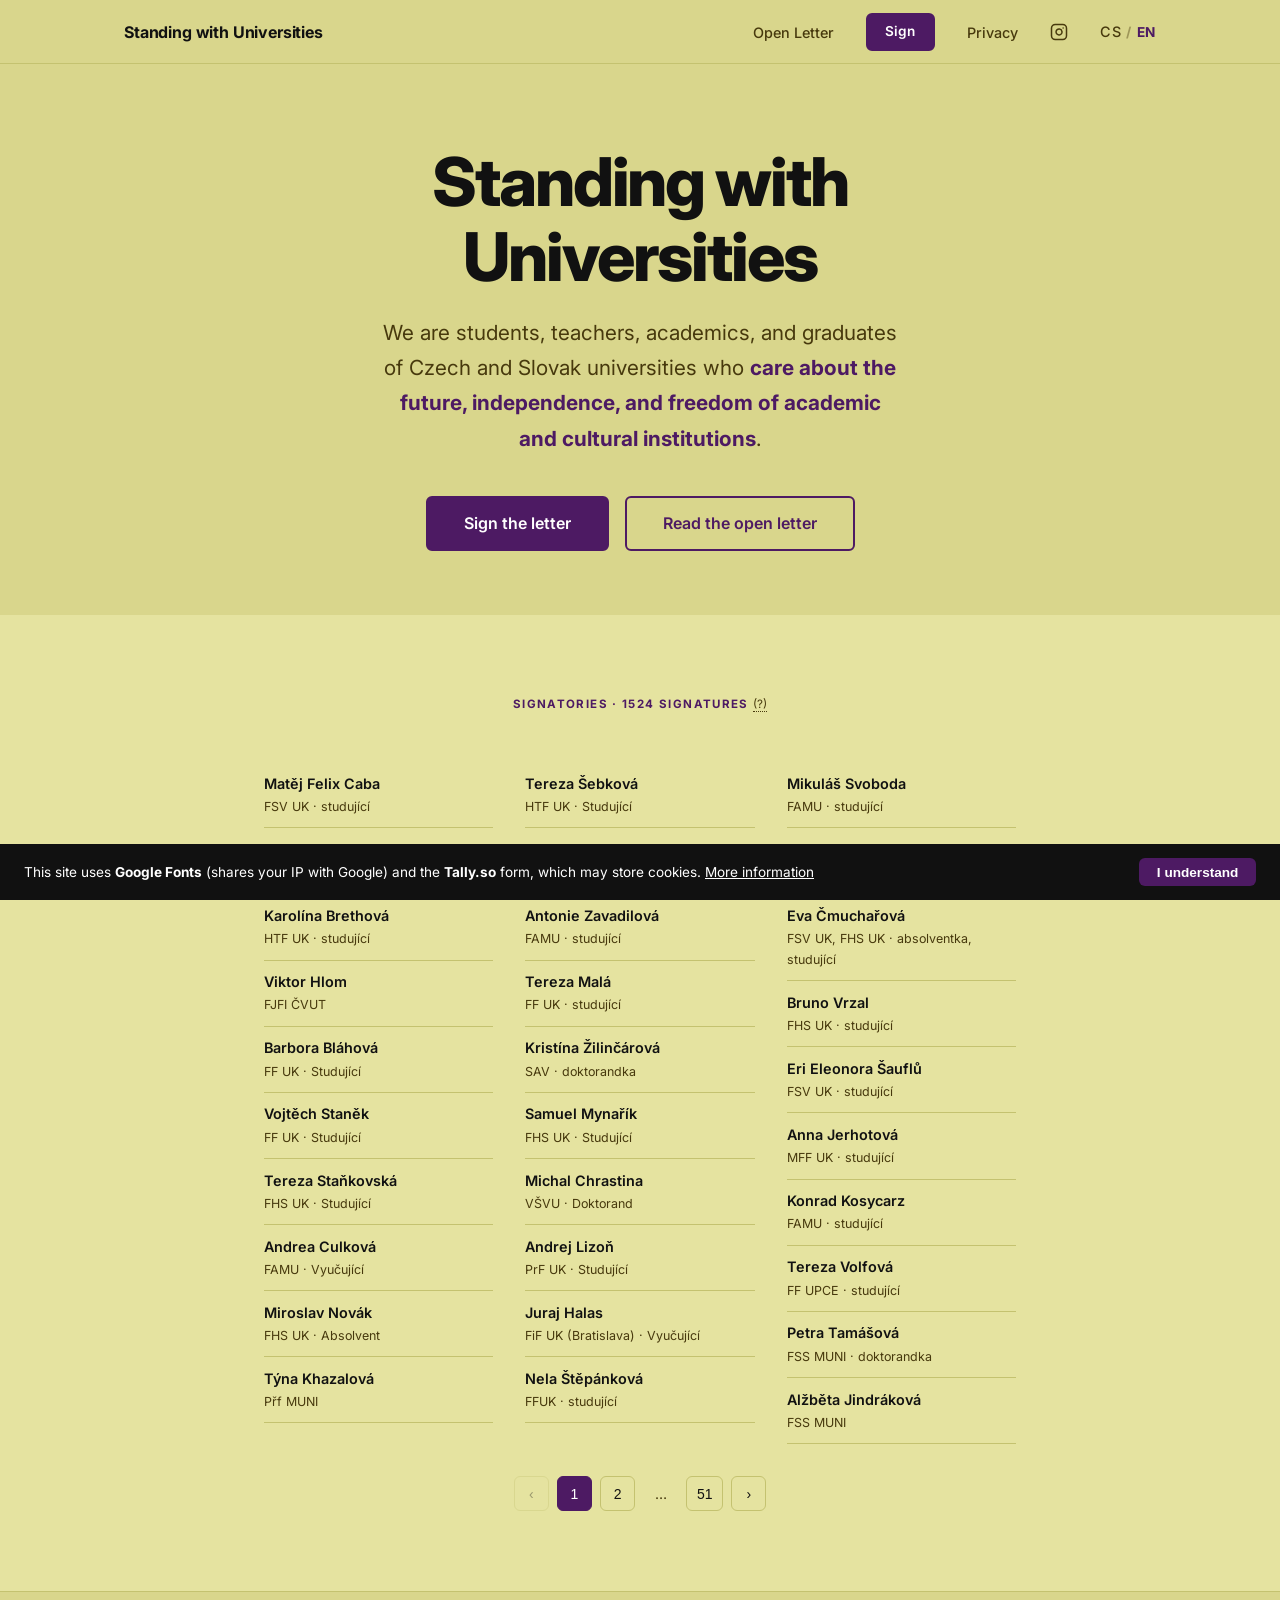
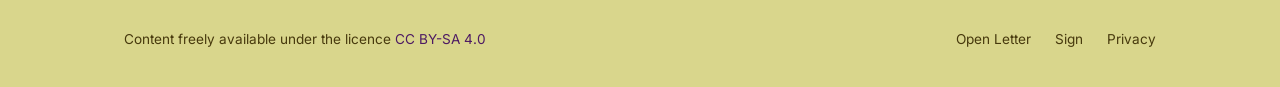
==== commit d97cab32: "chore: update signatories list" ====
--- a/en/index.html
+++ b/en/index.html
@@ -64,7 +64,7 @@
 <section class="section section--alt signatories" id="signatari">
 <div class="container">
 <div class="section__header">
-<p class="section__label">Signatories · <span id="sig-count"><!-- COUNT:START -->1523<!-- COUNT:END --></span> signatures <span class="sig-count__note" data-tooltip="The list is updated continuously; the actual number of signatures may be higher.">(?)</span></p>
+<p class="section__label">Signatories · <span id="sig-count"><!-- COUNT:START -->1524<!-- COUNT:END --></span> signatures <span class="sig-count__note" data-tooltip="The list is updated continuously; the actual number of signatures may be higher.">(?)</span></p>
 </div>
 <!-- SIGNATORIES:START -->
 <ul class="signatories__list">
@@ -524,6 +524,10 @@
 <li class="signatory">
 <span class="signatory__name">Alexandra Moran</span>
 <span class="signatory__affiliation">SAV · doktorandka</span>
+</li>
+<li class="signatory">
+<span class="signatory__name">Sára Vernerová</span>
+<span class="signatory__affiliation">FŽP CŽU · Studentstvo / Student</span>
 </li>
 <li class="signatory">
 <span class="signatory__name">Martina Čápová</span>
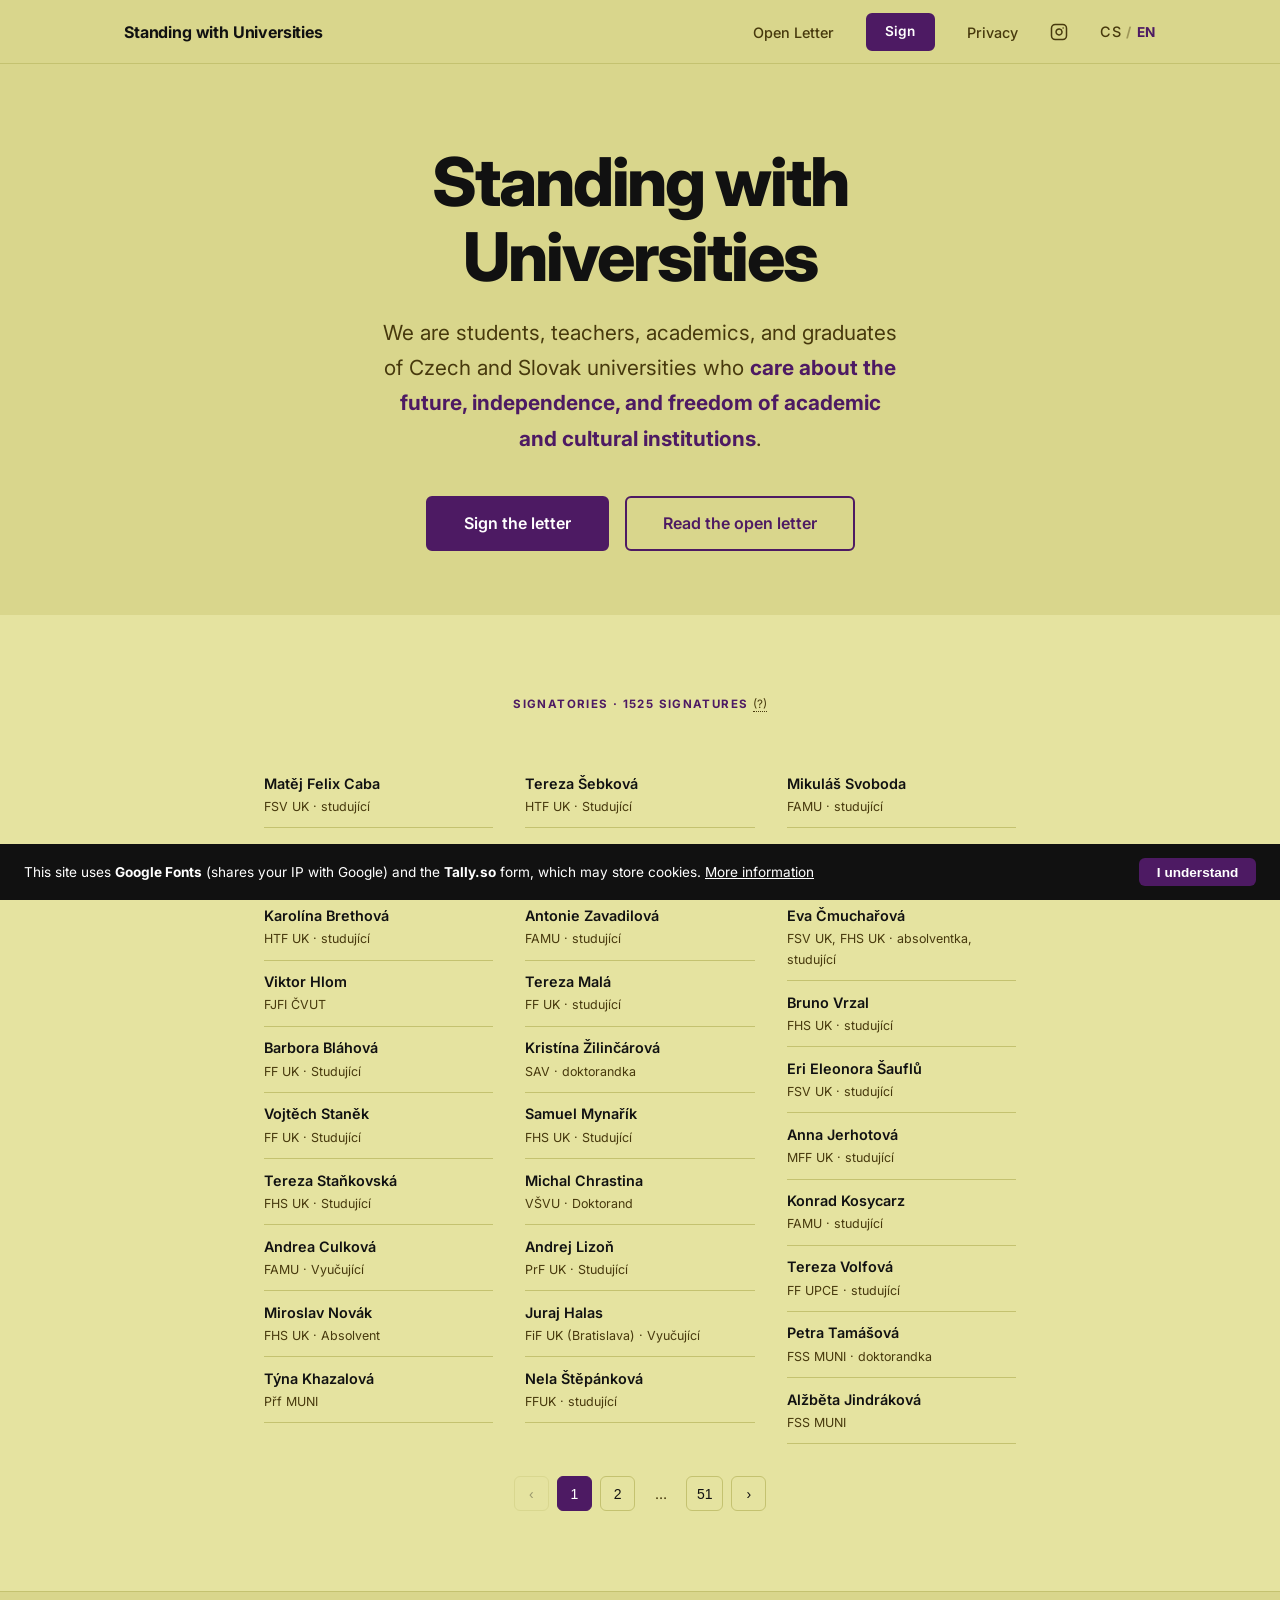
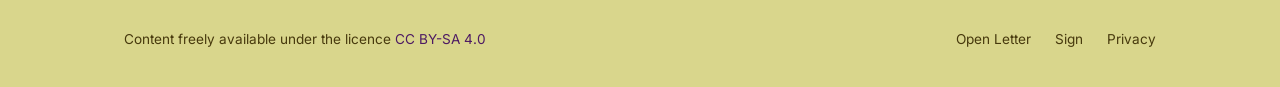
==== commit d8c09782: "chore: update signatories list" ====
--- a/en/index.html
+++ b/en/index.html
@@ -64,7 +64,7 @@
 <section class="section section--alt signatories" id="signatari">
 <div class="container">
 <div class="section__header">
-<p class="section__label">Signatories · <span id="sig-count"><!-- COUNT:START -->1524<!-- COUNT:END --></span> signatures <span class="sig-count__note" data-tooltip="The list is updated continuously; the actual number of signatures may be higher.">(?)</span></p>
+<p class="section__label">Signatories · <span id="sig-count"><!-- COUNT:START -->1525<!-- COUNT:END --></span> signatures <span class="sig-count__note" data-tooltip="The list is updated continuously; the actual number of signatures may be higher.">(?)</span></p>
 </div>
 <!-- SIGNATORIES:START -->
 <ul class="signatories__list">
@@ -524,6 +524,10 @@
 <li class="signatory">
 <span class="signatory__name">Alexandra Moran</span>
 <span class="signatory__affiliation">SAV · doktorandka</span>
+</li>
+<li class="signatory">
+<span class="signatory__name">Daniel Dudek</span>
+<span class="signatory__affiliation">FJFI ČVUT · Studentstvo / Student</span>
 </li>
 <li class="signatory">
 <span class="signatory__name">Sára Vernerová</span>
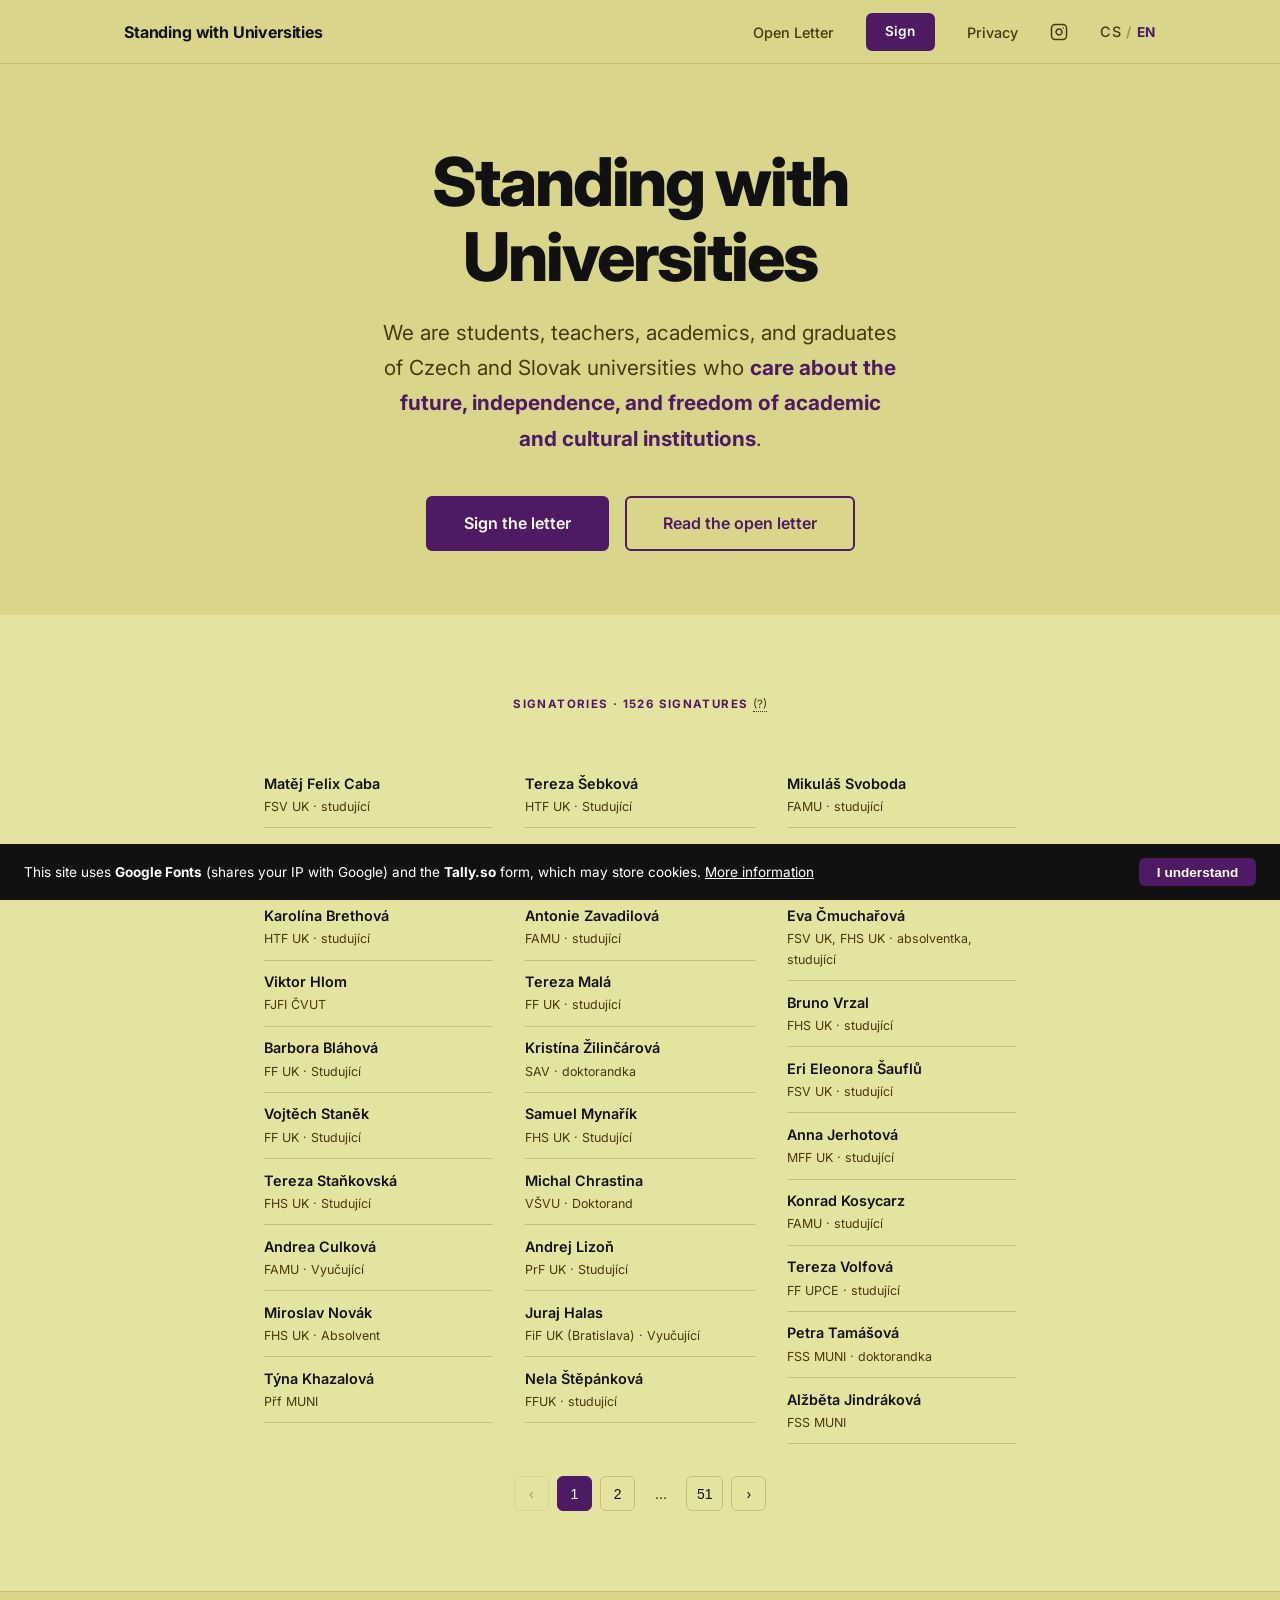
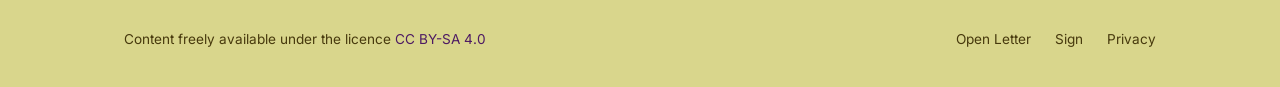
==== commit c042a9dd: "chore: update signatories list" ====
--- a/en/index.html
+++ b/en/index.html
@@ -64,7 +64,7 @@
 <section class="section section--alt signatories" id="signatari">
 <div class="container">
 <div class="section__header">
-<p class="section__label">Signatories · <span id="sig-count"><!-- COUNT:START -->1525<!-- COUNT:END --></span> signatures <span class="sig-count__note" data-tooltip="The list is updated continuously; the actual number of signatures may be higher.">(?)</span></p>
+<p class="section__label">Signatories · <span id="sig-count"><!-- COUNT:START -->1526<!-- COUNT:END --></span> signatures <span class="sig-count__note" data-tooltip="The list is updated continuously; the actual number of signatures may be higher.">(?)</span></p>
 </div>
 <!-- SIGNATORIES:START -->
 <ul class="signatories__list">
@@ -524,6 +524,10 @@
 <li class="signatory">
 <span class="signatory__name">Alexandra Moran</span>
 <span class="signatory__affiliation">SAV · doktorandka</span>
+</li>
+<li class="signatory">
+<span class="signatory__name">Libor Vavřík</span>
+<span class="signatory__affiliation">Univerzita Palackého · Absolvenstvo / Alumni</span>
 </li>
 <li class="signatory">
 <span class="signatory__name">Daniel Dudek</span>
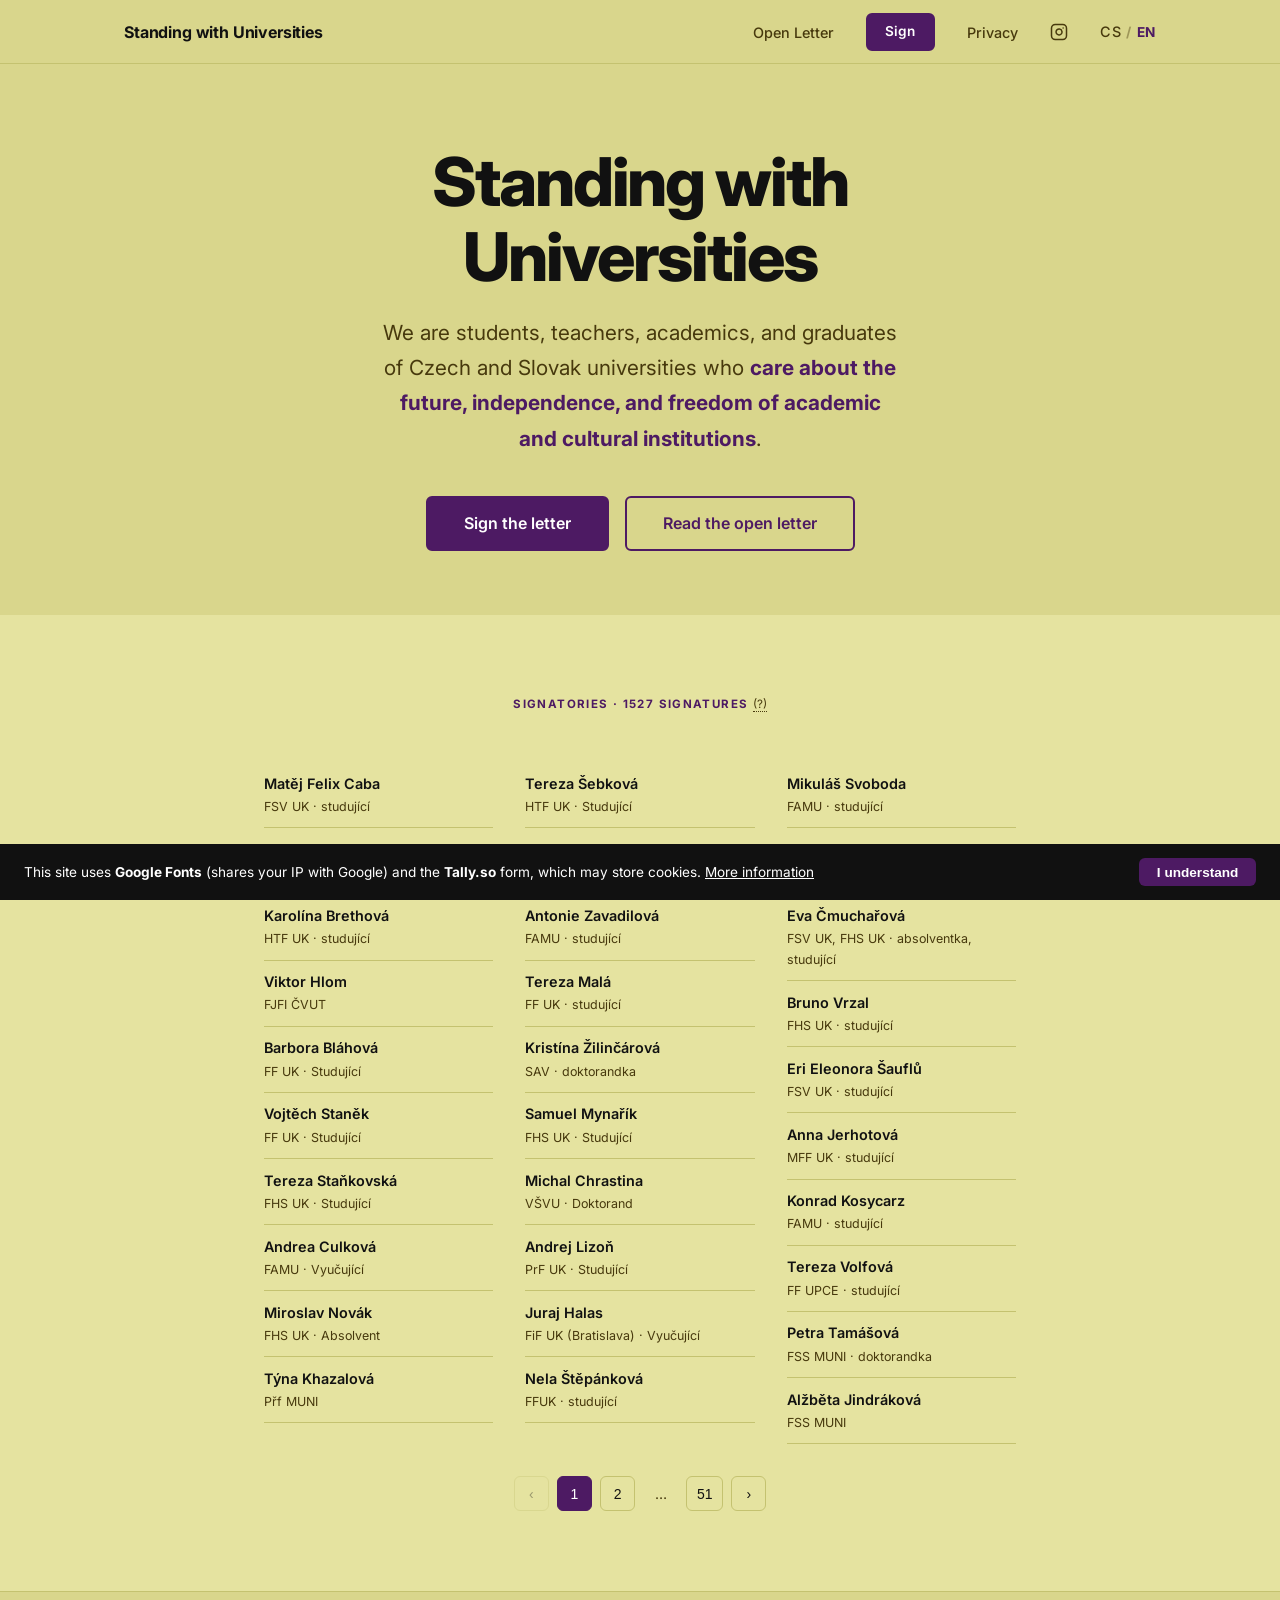
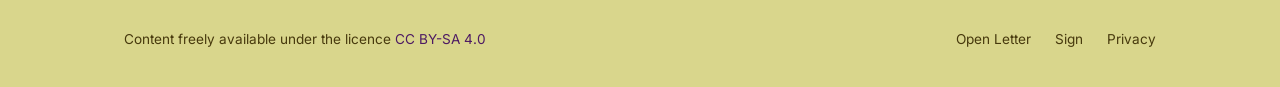
==== commit c0f5e000: "chore: update signatories list" ====
--- a/en/index.html
+++ b/en/index.html
@@ -64,7 +64,7 @@
 <section class="section section--alt signatories" id="signatari">
 <div class="container">
 <div class="section__header">
-<p class="section__label">Signatories · <span id="sig-count"><!-- COUNT:START -->1526<!-- COUNT:END --></span> signatures <span class="sig-count__note" data-tooltip="The list is updated continuously; the actual number of signatures may be higher.">(?)</span></p>
+<p class="section__label">Signatories · <span id="sig-count"><!-- COUNT:START -->1527<!-- COUNT:END --></span> signatures <span class="sig-count__note" data-tooltip="The list is updated continuously; the actual number of signatures may be higher.">(?)</span></p>
 </div>
 <!-- SIGNATORIES:START -->
 <ul class="signatories__list">
@@ -524,6 +524,10 @@
 <li class="signatory">
 <span class="signatory__name">Alexandra Moran</span>
 <span class="signatory__affiliation">SAV · doktorandka</span>
+</li>
+<li class="signatory">
+<span class="signatory__name">Lukáš Mikulecký</span>
+<span class="signatory__affiliation">FFUK · Studentstvo / Student</span>
 </li>
 <li class="signatory">
 <span class="signatory__name">Libor Vavřík</span>
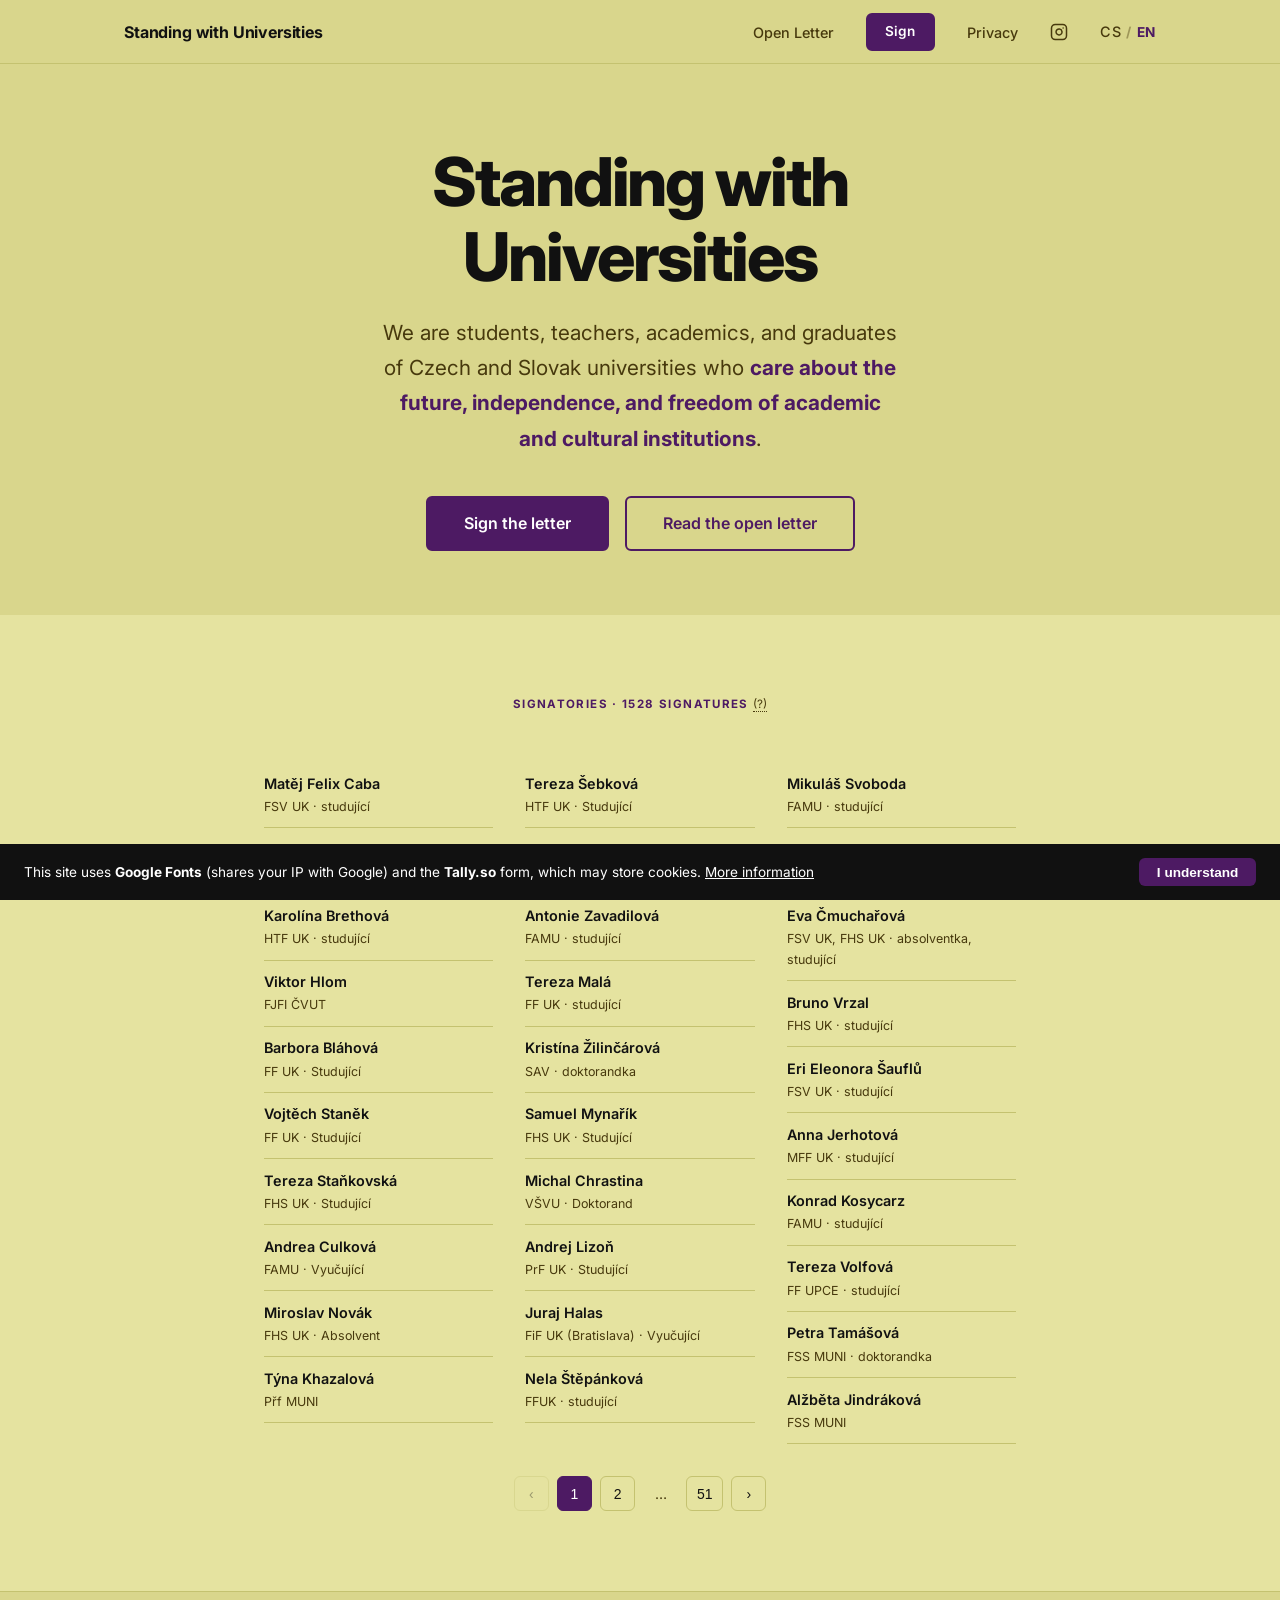
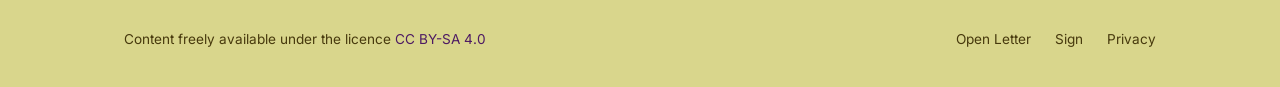
==== commit 92cf3bb3: "chore: update signatories list" ====
--- a/en/index.html
+++ b/en/index.html
@@ -64,7 +64,7 @@
 <section class="section section--alt signatories" id="signatari">
 <div class="container">
 <div class="section__header">
-<p class="section__label">Signatories · <span id="sig-count"><!-- COUNT:START -->1527<!-- COUNT:END --></span> signatures <span class="sig-count__note" data-tooltip="The list is updated continuously; the actual number of signatures may be higher.">(?)</span></p>
+<p class="section__label">Signatories · <span id="sig-count"><!-- COUNT:START -->1528<!-- COUNT:END --></span> signatures <span class="sig-count__note" data-tooltip="The list is updated continuously; the actual number of signatures may be higher.">(?)</span></p>
 </div>
 <!-- SIGNATORIES:START -->
 <ul class="signatories__list">
@@ -524,6 +524,10 @@
 <li class="signatory">
 <span class="signatory__name">Alexandra Moran</span>
 <span class="signatory__affiliation">SAV · doktorandka</span>
+</li>
+<li class="signatory">
+<span class="signatory__name">Carla Mizzau</span>
+<span class="signatory__affiliation">FFUK</span>
 </li>
 <li class="signatory">
 <span class="signatory__name">Lukáš Mikulecký</span>
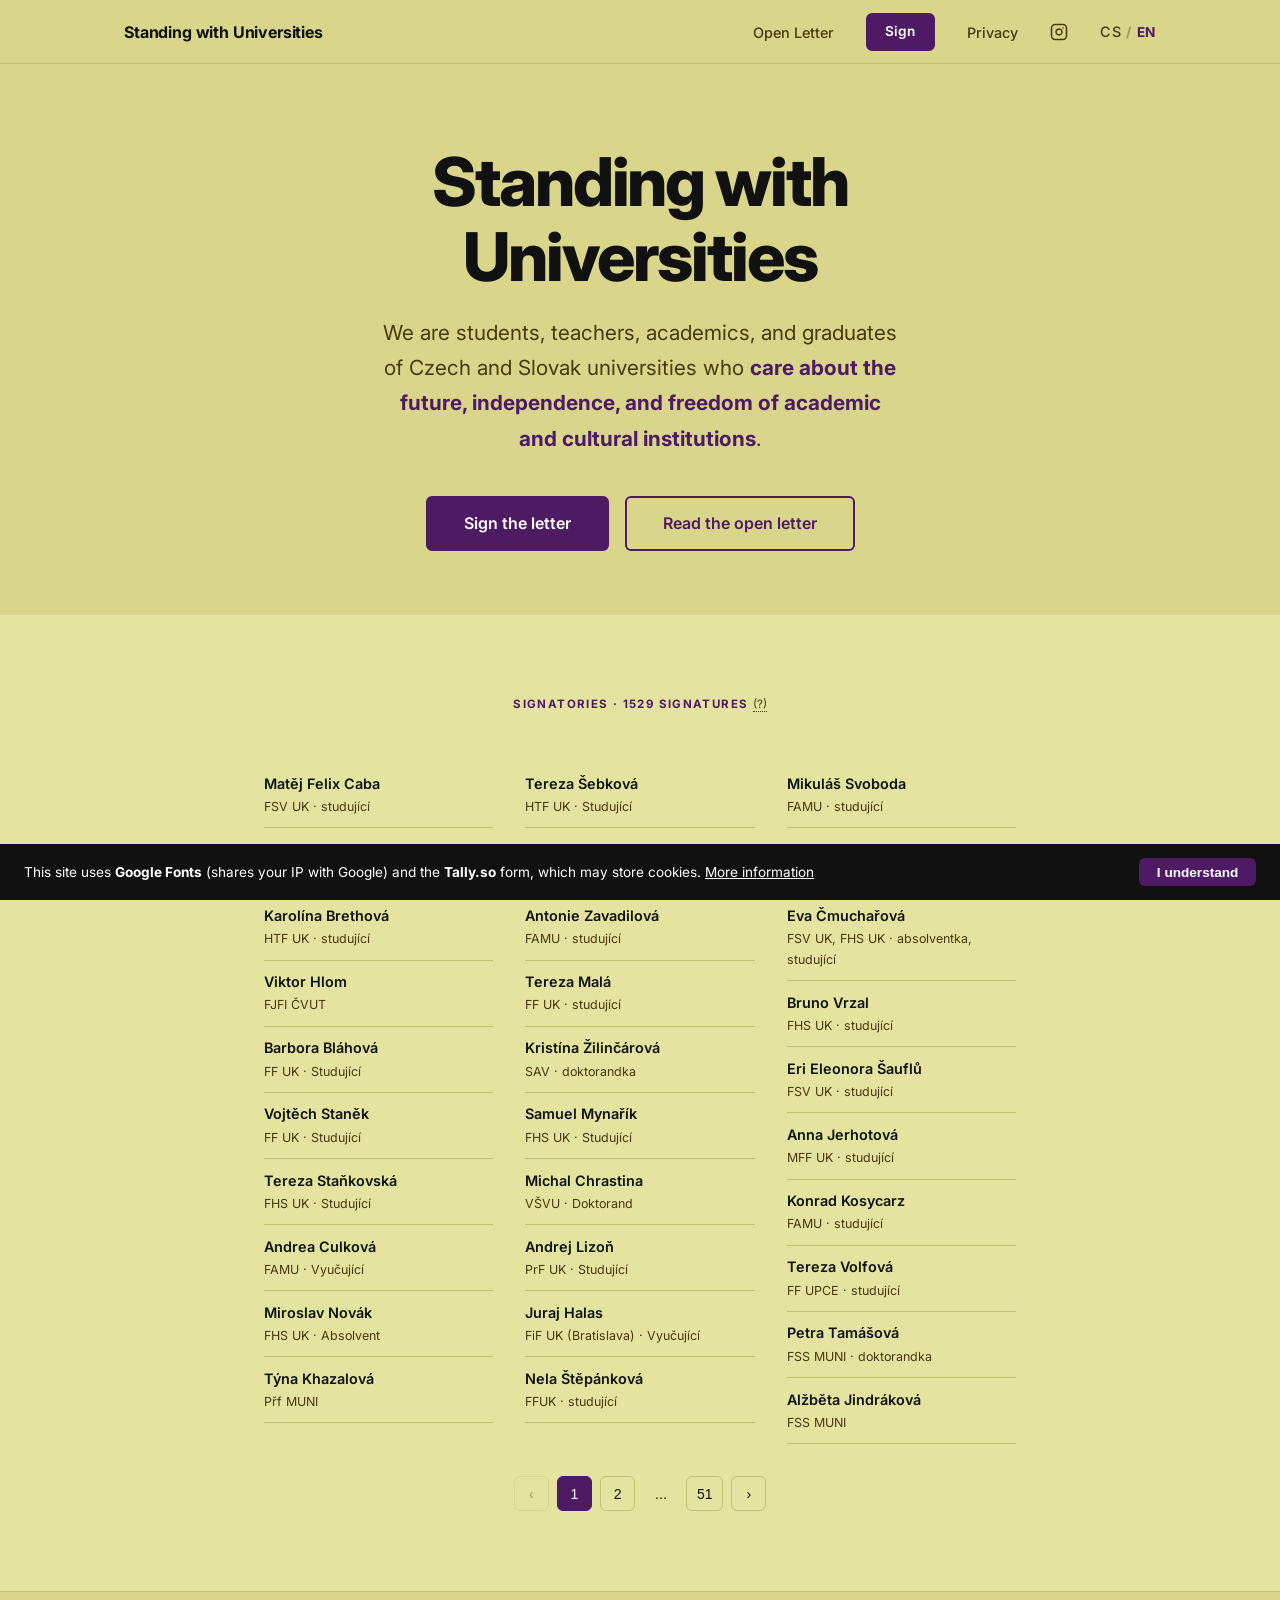
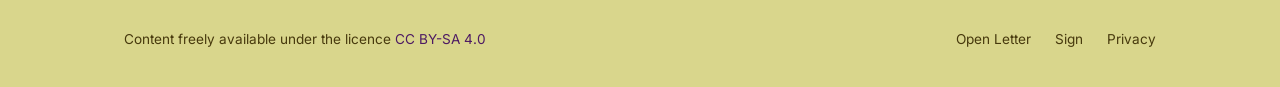
==== commit e1113706: "chore: update signatories list" ====
--- a/en/index.html
+++ b/en/index.html
@@ -64,7 +64,7 @@
 <section class="section section--alt signatories" id="signatari">
 <div class="container">
 <div class="section__header">
-<p class="section__label">Signatories · <span id="sig-count"><!-- COUNT:START -->1528<!-- COUNT:END --></span> signatures <span class="sig-count__note" data-tooltip="The list is updated continuously; the actual number of signatures may be higher.">(?)</span></p>
+<p class="section__label">Signatories · <span id="sig-count"><!-- COUNT:START -->1529<!-- COUNT:END --></span> signatures <span class="sig-count__note" data-tooltip="The list is updated continuously; the actual number of signatures may be higher.">(?)</span></p>
 </div>
 <!-- SIGNATORIES:START -->
 <ul class="signatories__list">
@@ -524,6 +524,10 @@
 <li class="signatory">
 <span class="signatory__name">Alexandra Moran</span>
 <span class="signatory__affiliation">SAV · doktorandka</span>
+</li>
+<li class="signatory">
+<span class="signatory__name">Juliana Kindlova</span>
+<span class="signatory__affiliation">Studentstvo / Student</span>
 </li>
 <li class="signatory">
 <span class="signatory__name">Carla Mizzau</span>
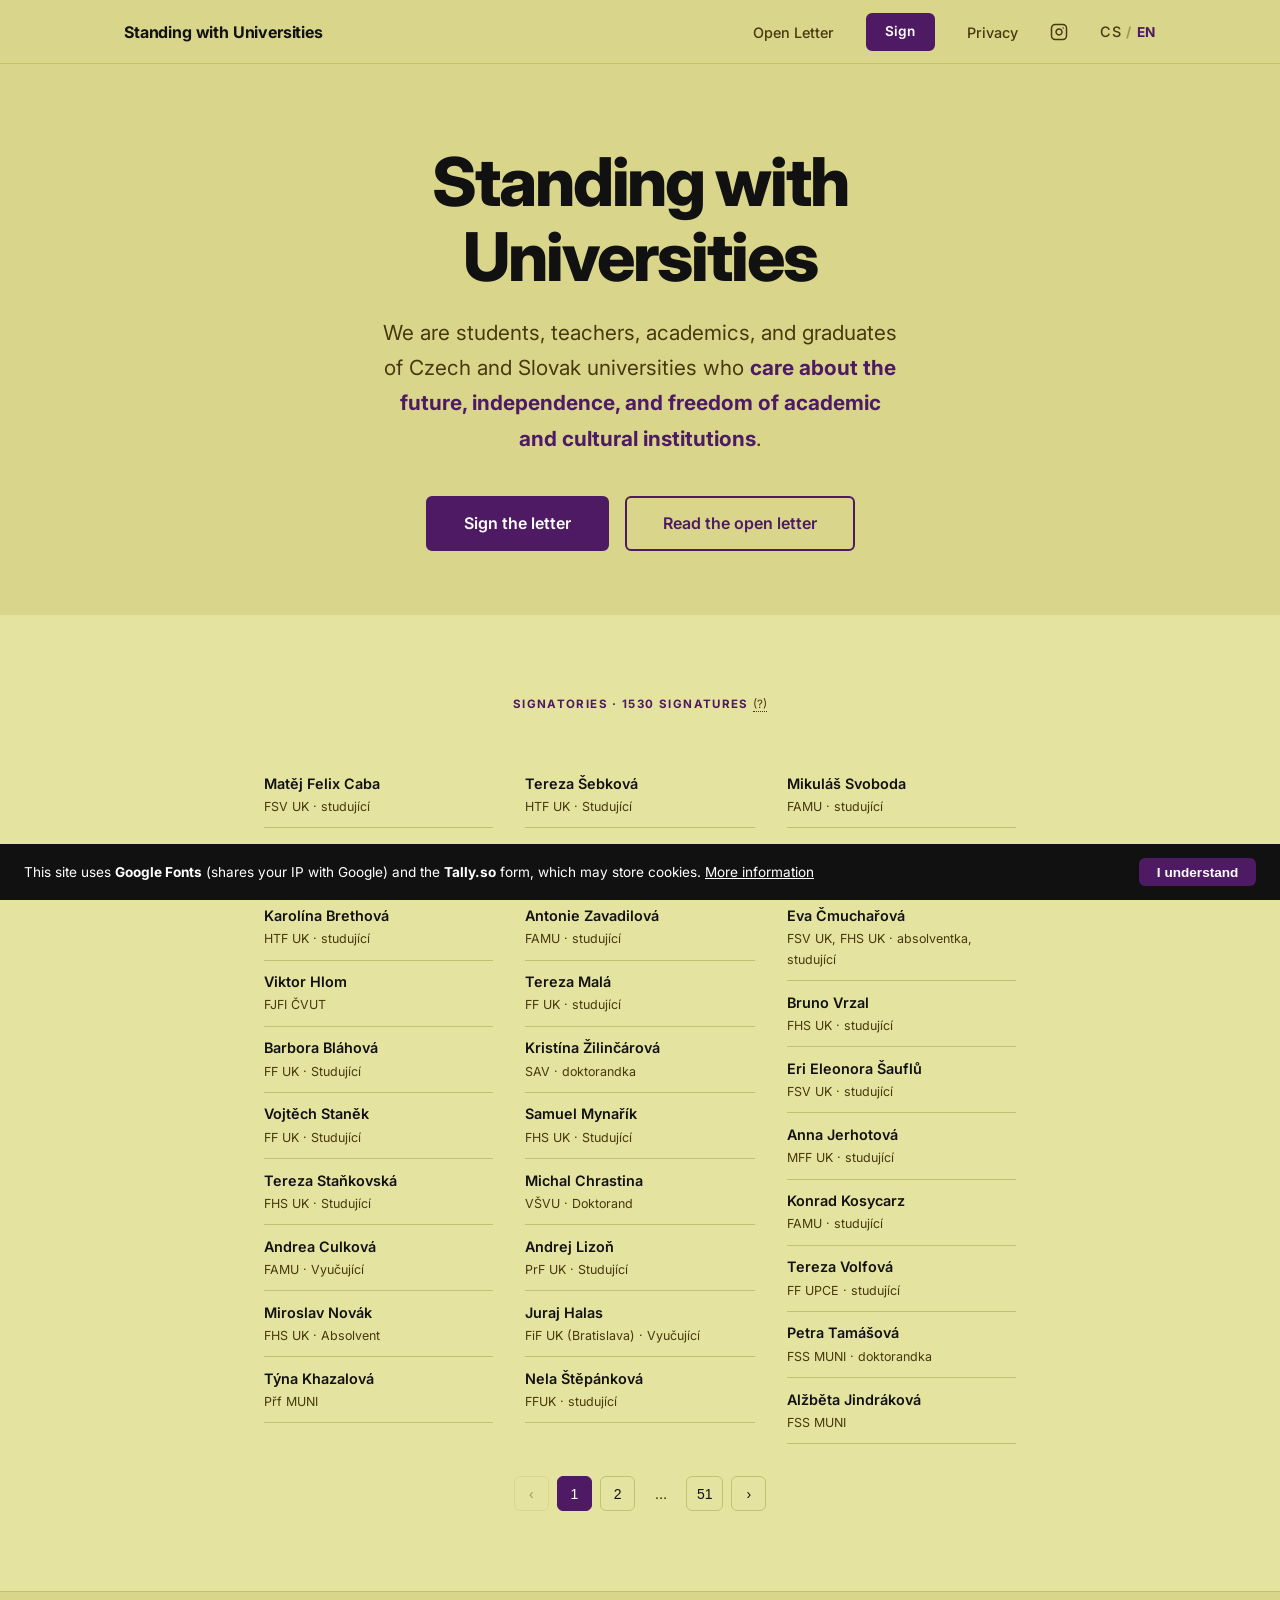
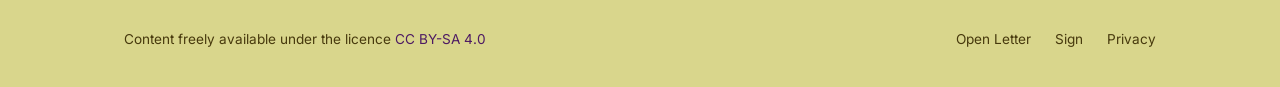
==== commit 94fb1b81: "chore: update signatories list" ====
--- a/en/index.html
+++ b/en/index.html
@@ -64,7 +64,7 @@
 <section class="section section--alt signatories" id="signatari">
 <div class="container">
 <div class="section__header">
-<p class="section__label">Signatories · <span id="sig-count"><!-- COUNT:START -->1529<!-- COUNT:END --></span> signatures <span class="sig-count__note" data-tooltip="The list is updated continuously; the actual number of signatures may be higher.">(?)</span></p>
+<p class="section__label">Signatories · <span id="sig-count"><!-- COUNT:START -->1530<!-- COUNT:END --></span> signatures <span class="sig-count__note" data-tooltip="The list is updated continuously; the actual number of signatures may be higher.">(?)</span></p>
 </div>
 <!-- SIGNATORIES:START -->
 <ul class="signatories__list">
@@ -524,6 +524,10 @@
 <li class="signatory">
 <span class="signatory__name">Alexandra Moran</span>
 <span class="signatory__affiliation">SAV · doktorandka</span>
+</li>
+<li class="signatory">
+<span class="signatory__name">Kristýna Komárková</span>
+<span class="signatory__affiliation">FF UPCE · Absolvenstvo / Alumni</span>
 </li>
 <li class="signatory">
 <span class="signatory__name">Juliana Kindlova</span>
